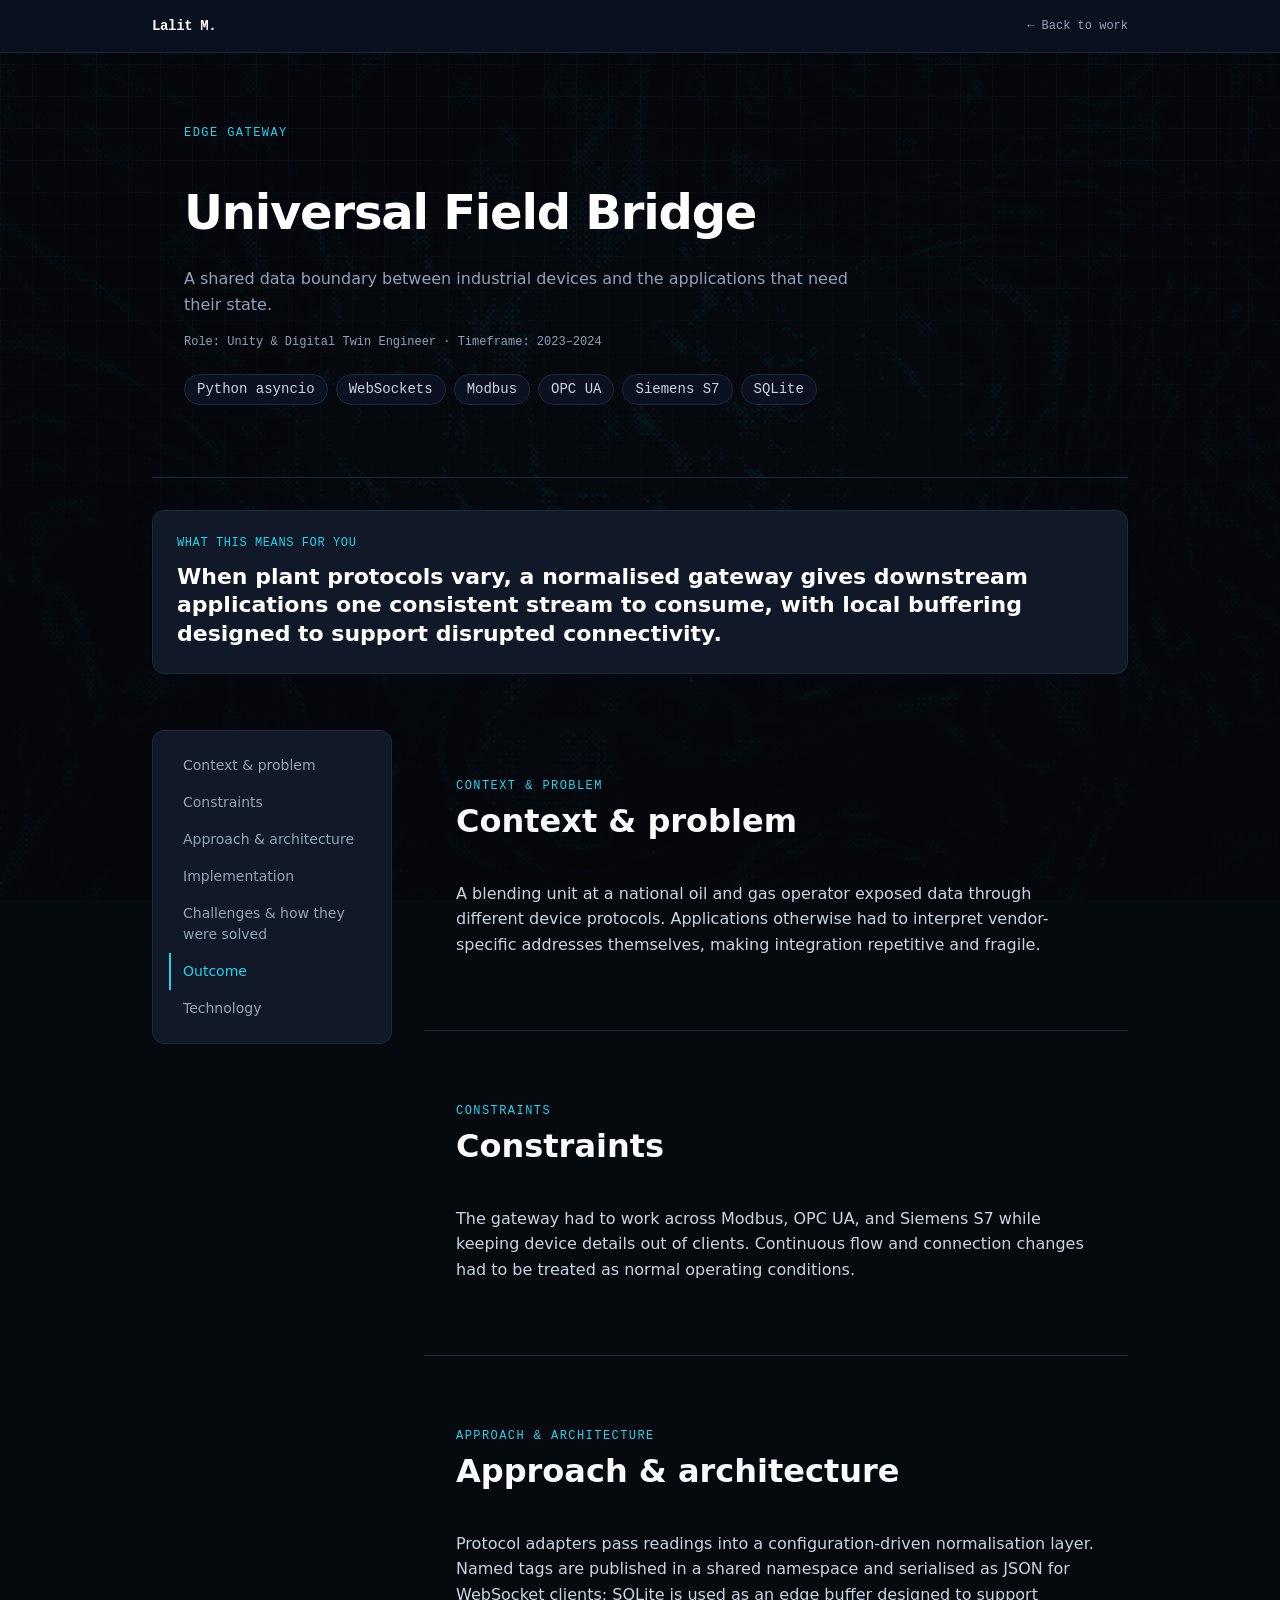
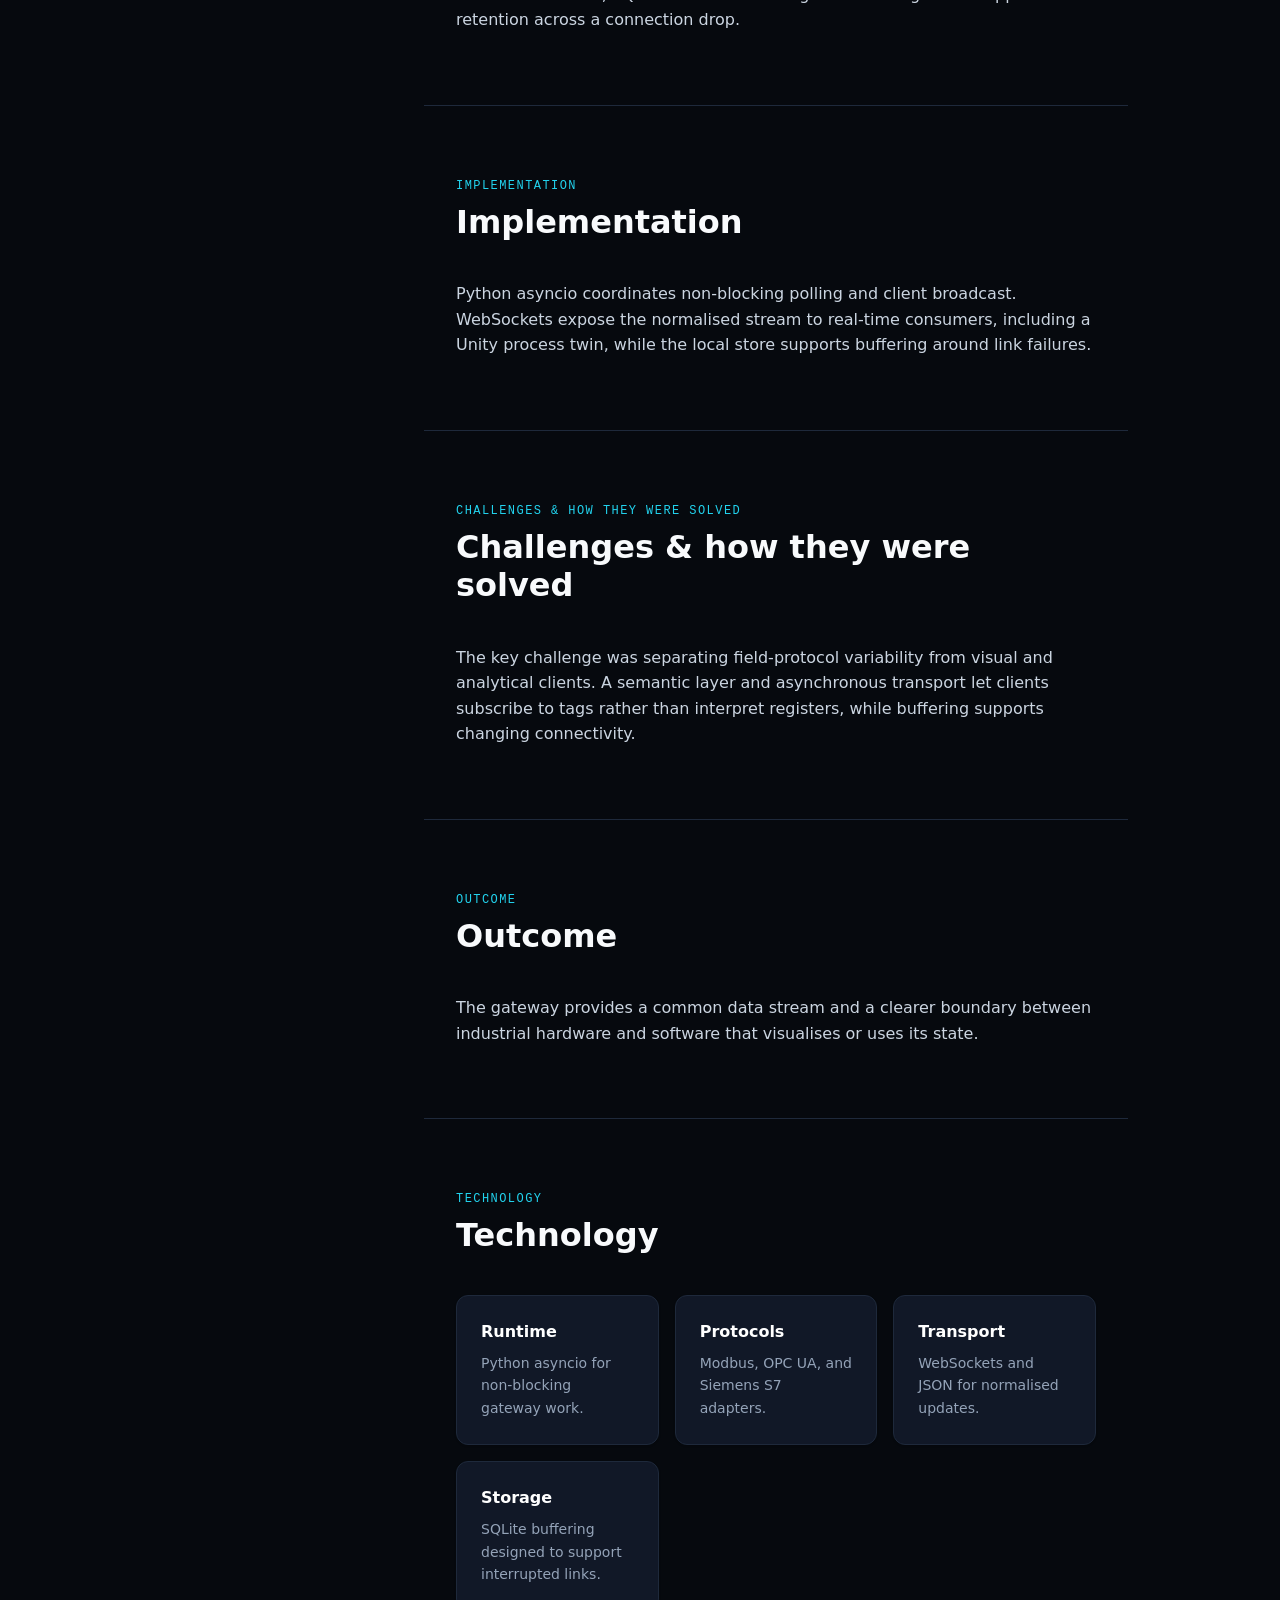
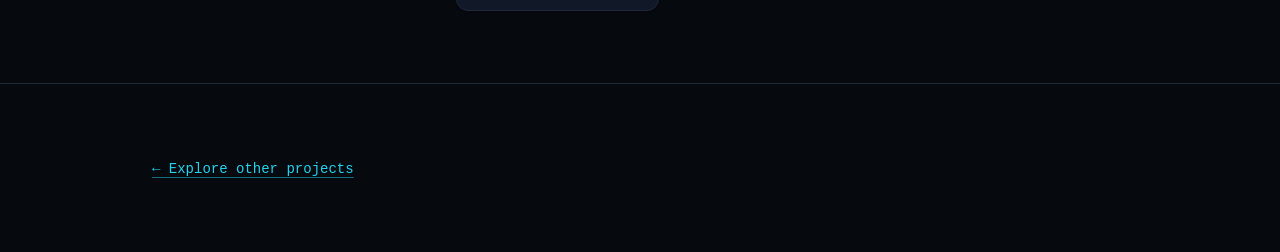
==== projects/field-bridge.html @ 14e06b73 "Deploy site: 2026-09-08 10:58:46" ====
<!DOCTYPE html>
<html lang="en" class="scroll-smooth">
<head>
  <meta charset="UTF-8">
  <meta name="viewport" content="width=device-width, initial-scale=1.0">
  <title>Universal Field Bridge | Lalit M.</title>
  <meta name="description" content="An edge gateway that normalises industrial telemetry for real-time clients.">
  <meta name="theme-color" content="#0b1120">
  <link rel="canonical" href="https://lalit0725.github.io/projects/field-bridge.html">
  <meta property="og:title" content="Universal Field Bridge | Lalit M.">
  <meta property="og:description" content="An edge gateway that normalises industrial telemetry for real-time clients.">
  <meta property="og:type" content="website">
  <meta property="og:url" content="https://lalit0725.github.io/projects/field-bridge.html">
  <link rel="icon" href="../assets/favicon.svg" type="image/svg+xml">
  <link rel="stylesheet" href="../css/site.css">
</head>
<body class="bg-surface font-sans antialiased text-slate-200">
  <canvas id="ambient-dither" aria-hidden="true"></canvas>
  <div class="bg-grid" aria-hidden="true"></div>
  <script>document.documentElement.classList.add("js");</script>
  <a href="#main" class="sr-only focus:not-sr-only focus:absolute focus:left-3 focus:top-3 focus:z-50 focus:bg-surface focus:px-4 focus:py-2 focus:text-sm focus:text-accent">Skip to content</a>

  <header class="sticky top-0 z-40 border-b border-slate-800 bg-surface/95 backdrop-blur">
    <nav aria-label="Project navigation" class="mx-auto flex max-w-5xl items-center justify-between px-4 py-4 sm:px-6">
      <a href="../index.html#work" class="font-mono text-sm font-semibold tracking-tight text-white">Lalit M.</a>
      <a href="../index.html#work" class="font-mono text-xs text-slate-400 transition-colors hover:text-accent">← Back to work</a>
    </nav>
  </header>

  <main id="main" tabindex="-1" class="case-study-main mx-auto max-w-5xl px-4 sm:px-6">
    <header class="border-b border-slate-800 section">
      <p class="section-title" data-eyebrow="Edge gateway"></p>
      <h1 class="mt-5 max-w-3xl text-h1 font-semibold leading-tight tracking-tight text-white">Universal Field Bridge</h1>
      <p class="mt-6 max-w-2xl text-base leading-relaxed text-slate-400">A shared data boundary between industrial devices and the applications that need their state.</p>
      <p class="mt-4 font-mono text-xs text-slate-400">Role: Unity & Digital Twin Engineer · Timeframe: 2023–2024</p>
      <div class="mt-6 flex flex-wrap gap-2" aria-label="Technology used">
        <span class="chip">Python asyncio</span>
        <span class="chip">WebSockets</span>
        <span class="chip">Modbus</span>
        <span class="chip">OPC UA</span>
        <span class="chip">Siemens S7</span>
        <span class="chip">SQLite</span>
      </div>
    </header>

    <aside class="card mx-auto my-8 max-w-5xl" aria-labelledby="takeaway">
      <p class="font-mono text-xs uppercase tracking-wider text-accent">What this means for you</p>
      <h2 id="takeaway" class="mt-3 text-h3 font-semibold text-white">
        When plant protocols vary, a normalised gateway gives downstream applications one consistent stream to consume, with local buffering designed to support disrupted connectivity.
      </h2>
    </aside>

    <nav class="toc mx-4 my-6" aria-label="On this page">
      <a class="toc-link" href="#context">Context & problem</a>
      <a class="toc-link" href="#constraints">Constraints</a>
      <a class="toc-link" href="#approach">Approach & architecture</a>
      <a class="toc-link" href="#implementation">Implementation</a>
      <a class="toc-link" href="#challenges">Challenges & how they were solved</a>
      <a class="toc-link" href="#outcome">Outcome</a>
      <a class="toc-link" href="#technology">Technology</a>
    </nav>

    <div class="divide-y divide-slate-800">
      <section class="section" id="context" aria-labelledby="context-heading">
        <h2 id="context-heading" class="section-title" data-eyebrow="Context & problem">Context & problem</h2>
        <p class="prose-body mt-5">A blending unit at a national oil and gas operator exposed data through different device protocols. Applications otherwise had to interpret vendor-specific addresses themselves, making integration repetitive and fragile.</p>
      </section>

      <section class="section" id="constraints" aria-labelledby="constraints-heading">
        <h2 id="constraints-heading" class="section-title" data-eyebrow="Constraints">Constraints</h2>
        <p class="prose-body mt-5">The gateway had to work across Modbus, OPC UA, and Siemens S7 while keeping device details out of clients. Continuous flow and connection changes had to be treated as normal operating conditions.</p>
      </section>

      <section class="section" id="approach" aria-labelledby="approach-heading">
        <h2 id="approach-heading" class="section-title" data-eyebrow="Approach & architecture">Approach & architecture</h2>
        <p class="prose-body mt-5">Protocol adapters pass readings into a configuration-driven normalisation layer. Named tags are published in a shared namespace and serialised as JSON for WebSocket clients; SQLite is used as an edge buffer designed to support retention across a connection drop.</p>
      </section>

      <section class="section" id="implementation" aria-labelledby="implementation-heading">
        <h2 id="implementation-heading" class="section-title" data-eyebrow="Implementation">Implementation</h2>
        <p class="prose-body mt-5">Python asyncio coordinates non-blocking polling and client broadcast. WebSockets expose the normalised stream to real-time consumers, including a Unity process twin, while the local store supports buffering around link failures.</p>
      </section>

      <section class="section" id="challenges" aria-labelledby="challenges-heading">
        <h2 id="challenges-heading" class="section-title" data-eyebrow="Challenges & how they were solved">Challenges & how they were solved</h2>
        <p class="prose-body mt-5">The key challenge was separating field-protocol variability from visual and analytical clients. A semantic layer and asynchronous transport let clients subscribe to tags rather than interpret registers, while buffering supports changing connectivity.</p>
      </section>

      <section class="section" id="outcome" aria-labelledby="outcome-heading">
        <h2 id="outcome-heading" class="section-title" data-eyebrow="Outcome">Outcome</h2>
        <p class="prose-body mt-5">The gateway provides a common data stream and a clearer boundary between industrial hardware and software that visualises or uses its state.</p>
      </section>

      <section class="section" id="technology" aria-labelledby="technology-heading">
        <h2 id="technology-heading" class="section-title" data-eyebrow="Technology">Technology</h2>
        <div class="mt-6 grid gap-4 sm:grid-cols-2 md:grid-cols-3">
          <article class="card">
            <h3 class="font-semibold text-white">Runtime</h3>
            <p class="mt-2 text-sm leading-relaxed text-slate-400">Python asyncio for non-blocking gateway work.</p>
          </article>
          <article class="card">
            <h3 class="font-semibold text-white">Protocols</h3>
            <p class="mt-2 text-sm leading-relaxed text-slate-400">Modbus, OPC UA, and Siemens S7 adapters.</p>
          </article>
          <article class="card">
            <h3 class="font-semibold text-white">Transport</h3>
            <p class="mt-2 text-sm leading-relaxed text-slate-400">WebSockets and JSON for normalised updates.</p>
          </article>
          <article class="card">
            <h3 class="font-semibold text-white">Storage</h3>
            <p class="mt-2 text-sm leading-relaxed text-slate-400">SQLite buffering designed to support interrupted links.</p>
          </article>
        </div>
      </section>
    </div>
  </main>

  <footer class="border-t border-slate-800 section">
    <div class="mx-auto max-w-5xl px-4 sm:px-6">
      <a href="../index.html#work" class="link-underline font-mono text-sm">← Explore other projects</a>
    </div>
  </footer>

  <script>
    if (window.matchMedia("(prefers-reduced-motion: reduce)").matches) document.documentElement.classList.add("reduce-motion");

    const toc = document.querySelector(".toc");
    const tocLinks = toc ? [...toc.querySelectorAll(".toc-link")] : [];
    const tocTargets = tocLinks.map((link) => document.querySelector(link.getAttribute("href"))).filter(Boolean);

    if (toc && "IntersectionObserver" in window) {
      const setActive = (id) => tocLinks.forEach((link) => {
        link.setAttribute("aria-current", link.getAttribute("href") === `#${id}` ? "true" : "false");
      });
      const observer = new IntersectionObserver((entries) => {
        const visible = entries.filter((entry) => entry.isIntersecting).sort((a, b) => a.boundingClientRect.top - b.boundingClientRect.top);
        if (visible[0]) setActive(visible[0].target.id);
      }, { rootMargin: "-96px 0px -55% 0px", threshold: [0, 1] });
      tocTargets.forEach((target) => observer.observe(target));
      if (tocTargets[0]) setActive(tocTargets[0].id);
    }
  </script>
  <script src="../js/ambient-dither.js" defer></script>
</body>
</html>
---- css/site.css ----
*,:after,:before{--tw-border-spacing-x:0;--tw-border-spacing-y:0;--tw-translate-x:0;--tw-translate-y:0;--tw-rotate:0;--tw-skew-x:0;--tw-skew-y:0;--tw-scale-x:1;--tw-scale-y:1;--tw-pan-x: ;--tw-pan-y: ;--tw-pinch-zoom: ;--tw-scroll-snap-strictness:proximity;--tw-gradient-from-position: ;--tw-gradient-via-position: ;--tw-gradient-to-position: ;--tw-ordinal: ;--tw-slashed-zero: ;--tw-numeric-figure: ;--tw-numeric-spacing: ;--tw-numeric-fraction: ;--tw-ring-inset: ;--tw-ring-offset-width:0px;--tw-ring-offset-color:#fff;--tw-ring-color:rgba(59,130,246,.5);--tw-ring-offset-shadow:0 0 #0000;--tw-ring-shadow:0 0 #0000;--tw-shadow:0 0 #0000;--tw-shadow-colored:0 0 #0000;--tw-blur: ;--tw-brightness: ;--tw-contrast: ;--tw-grayscale: ;--tw-hue-rotate: ;--tw-invert: ;--tw-saturate: ;--tw-sepia: ;--tw-drop-shadow: ;--tw-backdrop-blur: ;--tw-backdrop-brightness: ;--tw-backdrop-contrast: ;--tw-backdrop-grayscale: ;--tw-backdrop-hue-rotate: ;--tw-backdrop-invert: ;--tw-backdrop-opacity: ;--tw-backdrop-saturate: ;--tw-backdrop-sepia: ;--tw-contain-size: ;--tw-contain-layout: ;--tw-contain-paint: ;--tw-contain-style: none}::backdrop{--tw-border-spacing-x:0;--tw-border-spacing-y:0;--tw-translate-x:0;--tw-translate-y:0;--tw-rotate:0;--tw-skew-x:0;--tw-skew-y:0;--tw-scale-x:1;--tw-scale-y:1;--tw-pan-x: ;--tw-pan-y: ;--tw-pinch-zoom: ;--tw-scroll-snap-strictness:proximity;--tw-gradient-from-position: ;--tw-gradient-via-position: ;--tw-gradient-to-position: ;--tw-ordinal: ;--tw-slashed-zero: ;--tw-numeric-figure: ;--tw-numeric-spacing: ;--tw-numeric-fraction: ;--tw-ring-inset: ;--tw-ring-offset-width:0px;--tw-ring-offset-color:#fff;--tw-ring-color:rgba(59,130,246,.5);--tw-ring-offset-shadow:0 0 #0000;--tw-ring-shadow:0 0 #0000;--tw-shadow:0 0 #0000;--tw-shadow-colored:0 0 #0000;--tw-blur: ;--tw-brightness: ;--tw-contrast: ;--tw-grayscale: ;--tw-hue-rotate: ;--tw-invert: ;--tw-saturate: ;--tw-sepia: ;--tw-drop-shadow: ;--tw-backdrop-blur: ;--tw-backdrop-brightness: ;--tw-backdrop-contrast: ;--tw-backdrop-grayscale: ;--tw-backdrop-hue-rotate: ;--tw-backdrop-invert: ;--tw-backdrop-opacity: ;--tw-backdrop-saturate: ;--tw-backdrop-sepia: ;--tw-contain-size: ;--tw-contain-layout: ;--tw-contain-paint: ;--tw-contain-style: none}
/*! tailwindcss v3.4.19 | MIT License | https://tailwindcss.com*/*,:after,:before{box-sizing:border-box;border:0 solid #e5e7eb}:after,:before{--tw-content:""}:host,html{line-height:1.5;-webkit-text-size-adjust:100%;-moz-tab-size:4;tab-size:4;font-family:Inter,system-ui,sans-serif;font-feature-settings:normal;font-variation-settings:normal;-webkit-tap-highlight-color:transparent}body{margin:0;line-height:inherit}hr{height:0;color:inherit;border-top-width:1px}abbr:where([title]){text-decoration:underline dotted}h1,h2,h3,h4,h5,h6{font-size:inherit;font-weight:inherit}a{color:inherit;text-decoration:inherit}b,strong{font-weight:bolder}code,kbd,pre,samp{font-family:JetBrains Mono,ui-monospace,monospace;font-feature-settings:normal;font-variation-settings:normal;font-size:1em}small{font-size:80%}sub,sup{font-size:75%;line-height:0;position:relative;vertical-align:baseline}sub{bottom:-.25em}sup{top:-.5em}table{text-indent:0;border-color:inherit;border-collapse:collapse}button,input,optgroup,select,textarea{font-family:inherit;font-feature-settings:inherit;font-variation-settings:inherit;font-size:100%;font-weight:inherit;line-height:inherit;letter-spacing:inherit;color:inherit;margin:0;padding:0}button,select{text-transform:none}button,input:where([type=button]),input:where([type=reset]),input:where([type=submit]){-webkit-appearance:button;background-color:transparent;background-image:none}:-moz-focusring{outline:auto}:-moz-ui-invalid{box-shadow:none}progress{vertical-align:baseline}::-webkit-inner-spin-button,::-webkit-outer-spin-button{height:auto}[type=search]{-webkit-appearance:textfield;outline-offset:-2px}::-webkit-search-decoration{-webkit-appearance:none}::-webkit-file-upload-button{-webkit-appearance:button;font:inherit}summary{display:list-item}blockquote,dd,dl,figure,h1,h2,h3,h4,h5,h6,hr,p,pre{margin:0}fieldset{margin:0}fieldset,legend{padding:0}menu,ol,ul{list-style:none;margin:0;padding:0}dialog{padding:0}textarea{resize:vertical}input::-moz-placeholder,textarea::-moz-placeholder{opacity:1;color:#9ca3af}input::placeholder,textarea::placeholder{opacity:1;color:#9ca3af}[role=button],button{cursor:pointer}:disabled{cursor:default}audio,canvas,embed,iframe,img,object,svg,video{display:block;vertical-align:middle}img,video{max-width:100%;height:auto}[hidden]:where(:not([hidden=until-found])){display:none}:root{--mouse-x:-999px;--mouse-y:-999px;--tw-shadow-color:0 0 #0000}html{background-color:#06090e;scroll-behavior:smooth}body{background-color:transparent!important;position:relative;min-height:100vh}:focus-visible{outline:2px solid #22d3ee;outline-offset:2px}#ambient-dither{top:0;left:0;width:100vw;height:100vh;z-index:-10;opacity:.16;transition:opacity .8s ease}#ambient-dither,.bg-grid{position:fixed;pointer-events:none}.bg-grid{inset:0;z-index:-5;background-color:transparent;background-image:linear-gradient(rgba(30,41,59,.22) 1px,transparent 0),linear-gradient(90deg,rgba(30,41,59,.22) 1px,transparent 0);background-size:2rem 2rem;mask-image:linear-gradient(180deg,#000 0,transparent 75%);-webkit-mask-image:linear-gradient(180deg,#000 0,transparent 75%)}.bento-card,.cap-card,.card,.past-role-card{position:relative;overflow:hidden;transition:border-color .25s ease,transform .2s ease,box-shadow .25s ease}.bento-card:before,.cap-card:before,.card:before,.past-role-card:before{content:"";position:absolute;inset:0;background:radial-gradient(650px circle at var(--mouse-x,-999px) var(--mouse-y,-999px),rgba(0,240,255,.08),transparent 45%);opacity:0;transition:opacity .3s ease;z-index:1;pointer-events:none}.bento-card:hover:before,.cap-card:hover:before,.card:hover:before,.past-role-card:hover:before{opacity:1}.card:hover{border-color:rgba(0,240,255,.32)}.bento-card>*,.cap-card>*,.card>*,.past-role-card>*{position:relative;z-index:2}.container{width:100%}@media (min-width:640px){.container{max-width:640px}}@media (min-width:768px){.container{max-width:768px}}@media (min-width:1024px){.container{max-width:1024px}}@media (min-width:1280px){.container{max-width:1280px}}@media (min-width:1536px){.container{max-width:1536px}}.section{margin-left:auto;margin-right:auto;width:100%;max-width:80rem;padding:72px 1.5rem}@media (min-width:640px){.section{padding-left:2rem;padding-right:2rem}}.section-title{margin-bottom:2.5rem;display:flex;flex-direction:column;gap:.5rem;font-size:2rem;line-height:1.2;font-weight:600;--tw-text-opacity:1;color:rgb(248 250 252/var(--tw-text-opacity,1))}.section-title:before{font-family:JetBrains Mono,ui-monospace,monospace;font-size:.75rem;line-height:1.4;letter-spacing:.12em;font-weight:500;text-transform:uppercase;--tw-text-opacity:1;color:rgb(34 211 238/var(--tw-text-opacity,1));content:attr(data-eyebrow)}.card{border-radius:.75rem;border-width:1px;--tw-border-opacity:1;border-color:rgb(30 41 59/var(--tw-border-opacity,1));--tw-bg-opacity:1;background-color:rgb(17 24 39/var(--tw-bg-opacity,1));padding:1.5rem;--tw-text-opacity:1;color:rgb(203 213 225/var(--tw-text-opacity,1));--tw-shadow:0 1px 2px 0 rgba(0,0,0,.18);--tw-shadow-colored:0 1px 2px 0 var(--tw-shadow-color);box-shadow:var(--tw-ring-offset-shadow,0 0 #0000),var(--tw-ring-shadow,0 0 #0000),var(--tw-shadow)}.card-hover{transition-property:color,background-color,border-color,text-decoration-color,fill,stroke,opacity,box-shadow,transform,filter,-webkit-backdrop-filter;transition-property:color,background-color,border-color,text-decoration-color,fill,stroke,opacity,box-shadow,transform,filter,backdrop-filter;transition-property:color,background-color,border-color,text-decoration-color,fill,stroke,opacity,box-shadow,transform,filter,backdrop-filter,-webkit-backdrop-filter;transition-timing-function:cubic-bezier(.4,0,.2,1);transition-duration:.2s;transition-timing-function:cubic-bezier(0,0,.2,1)}.card-hover:hover{--tw-translate-y:-0.25rem;transform:translate(var(--tw-translate-x),var(--tw-translate-y)) rotate(var(--tw-rotate)) skewX(var(--tw-skew-x)) skewY(var(--tw-skew-y)) scaleX(var(--tw-scale-x)) scaleY(var(--tw-scale-y));--tw-border-opacity:1;border-color:rgb(34 211 238/var(--tw-border-opacity,1));--tw-shadow:0 12px 28px -16px rgba(0,0,0,.65);--tw-shadow-colored:0 12px 28px -16px var(--tw-shadow-color);box-shadow:var(--tw-ring-offset-shadow,0 0 #0000),var(--tw-ring-shadow,0 0 #0000),var(--tw-shadow)}.architecture-grid{display:grid;grid-template-columns:repeat(auto-fit,minmax(min(100%,17rem),1fr));gap:1.25rem}.standards-grid{display:grid;grid-template-columns:repeat(auto-fit,minmax(min(100%,16rem),1fr));gap:1rem}.technology-grid{display:grid;grid-template-columns:repeat(auto-fit,minmax(min(100%,15rem),1fr));gap:1rem}.chip{display:inline-flex;align-items:center;border-radius:9999px;border-width:1px;--tw-border-opacity:1;border-color:rgb(30 41 59/var(--tw-border-opacity,1));--tw-bg-opacity:1;background-color:rgb(11 17 32/var(--tw-bg-opacity,1));padding:.25rem .75rem;font-family:JetBrains Mono,ui-monospace,monospace;font-size:.875rem;line-height:1.5;--tw-text-opacity:1;color:rgb(203 213 225/var(--tw-text-opacity,1))}.chip.active{--tw-border-opacity:1;border-color:rgb(34 211 238/var(--tw-border-opacity,1));background-color:rgba(34,211,238,.1);font-weight:500;--tw-text-opacity:1;color:rgb(34 211 238/var(--tw-text-opacity,1))}.timeline-entry{position:relative;border-left-width:1px;--tw-border-opacity:1;border-color:rgb(30 41 59/var(--tw-border-opacity,1));padding-bottom:2rem;padding-left:1.5rem}.timeline-entry:last-child{padding-bottom:0}.timeline-entry:before{position:absolute;left:-.375rem;top:.375rem;height:.75rem;width:.75rem;border-radius:9999px;border-width:2px;--tw-border-opacity:1;border-color:rgb(11 17 32/var(--tw-border-opacity,1));--tw-bg-opacity:1;background-color:rgb(34 211 238/var(--tw-bg-opacity,1));content:""}.prose-body{max-width:65ch;font-size:1rem;line-height:1.6;--tw-text-opacity:1;color:rgb(203 213 225/var(--tw-text-opacity,1))}.prose-body p+p{margin-top:1.25rem}.link-underline{--tw-text-opacity:1;color:rgb(34 211 238/var(--tw-text-opacity,1));text-decoration-line:underline;text-decoration-color:rgba(34,211,238,.5);text-underline-offset:4px;transition-property:color,background-color,border-color,text-decoration-color,fill,stroke;transition-timing-function:cubic-bezier(.4,0,.2,1);transition-duration:.15s}.link-underline:hover{--tw-text-opacity:1;color:rgb(103 232 249/var(--tw-text-opacity,1));text-decoration-color:#67e8f9}.toc{position:sticky;top:6rem;z-index:10;max-height:100vh;overflow-y:auto;border-radius:.75rem;border-width:1px;--tw-border-opacity:1;border-color:rgb(30 41 59/var(--tw-border-opacity,1));--tw-bg-opacity:1;background-color:rgb(17 24 39/var(--tw-bg-opacity,1));padding:1rem}.toc-link{display:block;border-left-width:2px;border-color:transparent;padding:.5rem .75rem;font-size:.875rem;line-height:1.5;--tw-text-opacity:1;color:rgb(148 163 184/var(--tw-text-opacity,1));transition-property:color,background-color,border-color,text-decoration-color,fill,stroke;transition-timing-function:cubic-bezier(.4,0,.2,1);transition-duration:.15s}.toc-link:hover{--tw-border-opacity:1;border-color:rgb(34 211 238/var(--tw-border-opacity,1));--tw-text-opacity:1;color:rgb(248 250 252/var(--tw-text-opacity,1))}.toc-link:focus-visible{outline-style:solid;outline-width:2px;outline-offset:2px;outline-color:#22d3ee}.toc-link[aria-current=true]{--tw-border-opacity:1;border-color:rgb(34 211 238/var(--tw-border-opacity,1));--tw-text-opacity:1;color:rgb(34 211 238/var(--tw-text-opacity,1))}.reveal{opacity:1}section[id]{scroll-margin-top:8rem}.js .reveal{--tw-translate-y:0.75rem;opacity:0;transition-property:color,background-color,border-color,text-decoration-color,fill,stroke,opacity,box-shadow,transform,filter,-webkit-backdrop-filter;transition-property:color,background-color,border-color,text-decoration-color,fill,stroke,opacity,box-shadow,transform,filter,backdrop-filter;transition-property:color,background-color,border-color,text-decoration-color,fill,stroke,opacity,box-shadow,transform,filter,backdrop-filter,-webkit-backdrop-filter;transition-timing-function:cubic-bezier(.4,0,.2,1);transition-duration:.5s;transition-timing-function:cubic-bezier(0,0,.2,1)}.js .reveal,.js .reveal.is-visible{transform:translate(var(--tw-translate-x),var(--tw-translate-y)) rotate(var(--tw-rotate)) skewX(var(--tw-skew-x)) skewY(var(--tw-skew-y)) scaleX(var(--tw-scale-x)) scaleY(var(--tw-scale-y))}.js .reveal.is-visible{--tw-translate-y:0px;opacity:1}.term-wrapper{position:relative;display:inline-flex;align-items:baseline}.term-trigger{display:inline-flex;cursor:help;align-items:center;gap:.25rem;border-radius:.125rem;border-bottom:1px;border-color:rgba(34,211,238,.8);border-style:dotted;font-weight:500;--tw-text-opacity:1;color:rgb(248 250 252/var(--tw-text-opacity,1));transition-property:color,background-color,border-color,text-decoration-color,fill,stroke;transition-timing-function:cubic-bezier(.4,0,.2,1);transition-duration:.15s}.term-trigger:hover{--tw-text-opacity:1;color:rgb(34 211 238/var(--tw-text-opacity,1))}.term-trigger:focus-visible{outline-style:solid;outline-width:2px;outline-offset:1px;outline-color:#22d3ee}.term-icon{display:inline-flex;height:.875rem;width:.875rem;align-items:center;justify-content:center;border-radius:9999px;--tw-bg-opacity:1;background-color:rgb(30 41 59/var(--tw-bg-opacity,1));font-family:JetBrains Mono,ui-monospace,monospace;font-size:10px;line-height:1;--tw-text-opacity:1;color:rgb(34 211 238/var(--tw-text-opacity,1))}.term-popover{pointer-events:none;visibility:hidden;position:absolute;bottom:100%;left:50%;z-index:50;margin-bottom:.5rem;width:18rem;--tw-translate-x:-50%;transform:translate(var(--tw-translate-x),var(--tw-translate-y)) rotate(var(--tw-rotate)) skewX(var(--tw-skew-x)) skewY(var(--tw-skew-y)) scaleX(var(--tw-scale-x)) scaleY(var(--tw-scale-y));border-radius:.75rem;border-width:1px;--tw-border-opacity:1;border-color:rgb(30 41 59/var(--tw-border-opacity,1));background-color:rgba(17,24,39,.95);padding:.875rem;text-align:left;font-family:Inter,system-ui,sans-serif;font-size:.75rem;line-height:1rem;font-weight:400;line-height:1.625;--tw-text-opacity:1;color:rgb(203 213 225/var(--tw-text-opacity,1));opacity:0;--tw-shadow:0 25px 50px -12px rgba(0,0,0,.25);--tw-shadow-colored:0 25px 50px -12px var(--tw-shadow-color);box-shadow:var(--tw-ring-offset-shadow,0 0 #0000),var(--tw-ring-shadow,0 0 #0000),var(--tw-shadow);--tw-backdrop-blur:blur(12px);-webkit-backdrop-filter:var(--tw-backdrop-blur) var(--tw-backdrop-brightness) var(--tw-backdrop-contrast) var(--tw-backdrop-grayscale) var(--tw-backdrop-hue-rotate) var(--tw-backdrop-invert) var(--tw-backdrop-opacity) var(--tw-backdrop-saturate) var(--tw-backdrop-sepia);backdrop-filter:var(--tw-backdrop-blur) var(--tw-backdrop-brightness) var(--tw-backdrop-contrast) var(--tw-backdrop-grayscale) var(--tw-backdrop-hue-rotate) var(--tw-backdrop-invert) var(--tw-backdrop-opacity) var(--tw-backdrop-saturate) var(--tw-backdrop-sepia);transition-property:all;transition-timing-function:cubic-bezier(.4,0,.2,1);transition-duration:.2s}@media (min-width:640px){.term-popover{width:20rem}}.term-wrapper.is-active .term-popover,.term-wrapper:focus-within .term-popover,.term-wrapper:hover .term-popover{pointer-events:auto;visibility:visible;opacity:1}.subnav-bar{position:sticky;top:57px;z-index:30;width:100%;border-bottom-width:1px;--tw-border-opacity:1;border-color:rgb(30 41 59/var(--tw-border-opacity,1));background-color:rgba(11,17,32,.9);--tw-backdrop-blur:blur(12px);-webkit-backdrop-filter:var(--tw-backdrop-blur) var(--tw-backdrop-brightness) var(--tw-backdrop-contrast) var(--tw-backdrop-grayscale) var(--tw-backdrop-hue-rotate) var(--tw-backdrop-invert) var(--tw-backdrop-opacity) var(--tw-backdrop-saturate) var(--tw-backdrop-sepia);backdrop-filter:var(--tw-backdrop-blur) var(--tw-backdrop-brightness) var(--tw-backdrop-contrast) var(--tw-backdrop-grayscale) var(--tw-backdrop-hue-rotate) var(--tw-backdrop-invert) var(--tw-backdrop-opacity) var(--tw-backdrop-saturate) var(--tw-backdrop-sepia)}.subnav-bar,.subnav-pill{transition-property:all;transition-timing-function:cubic-bezier(.4,0,.2,1);transition-duration:.15s}.subnav-pill{display:inline-flex;flex-shrink:0;align-items:center;border-radius:9999px;border-width:1px;--tw-border-opacity:1;border-color:rgb(30 41 59/var(--tw-border-opacity,1));--tw-bg-opacity:1;background-color:rgb(17 24 39/var(--tw-bg-opacity,1));padding:.375rem .875rem;font-family:JetBrains Mono,ui-monospace,monospace;font-size:.75rem;line-height:1rem;--tw-text-opacity:1;color:rgb(203 213 225/var(--tw-text-opacity,1))}.subnav-pill:hover{--tw-border-opacity:1;border-color:rgb(34 211 238/var(--tw-border-opacity,1));--tw-text-opacity:1;color:rgb(255 255 255/var(--tw-text-opacity,1))}.subnav-pill:focus-visible{outline-style:solid;outline-width:2px;outline-color:#22d3ee}.subnav-pill.active,.subnav-pill[aria-current=true]{--tw-border-opacity:1;border-color:rgb(34 211 238/var(--tw-border-opacity,1));background-color:rgba(34,211,238,.1);font-weight:500;--tw-text-opacity:1;color:rgb(34 211 238/var(--tw-text-opacity,1));--tw-shadow:0 0 12px rgba(34,211,238,.2);--tw-shadow-colored:0 0 12px var(--tw-shadow-color);box-shadow:var(--tw-ring-offset-shadow,0 0 #0000),var(--tw-ring-shadow,0 0 #0000),var(--tw-shadow)}.interactive-tab-btn{border-radius:.375rem;border-width:1px;--tw-border-opacity:1;border-color:rgb(30 41 59/var(--tw-border-opacity,1));--tw-bg-opacity:1;background-color:rgb(11 17 32/var(--tw-bg-opacity,1));padding:.5rem 1rem;font-family:JetBrains Mono,ui-monospace,monospace;font-size:.75rem;line-height:1rem;--tw-text-opacity:1;color:rgb(148 163 184/var(--tw-text-opacity,1));transition-property:all;transition-timing-function:cubic-bezier(.4,0,.2,1);transition-duration:.15s}.interactive-tab-btn:hover{--tw-border-opacity:1;border-color:rgb(51 65 85/var(--tw-border-opacity,1));--tw-text-opacity:1;color:rgb(255 255 255/var(--tw-text-opacity,1))}.interactive-tab-btn:focus-visible{outline-style:solid;outline-width:2px;outline-color:#22d3ee}.interactive-tab-btn.active,.interactive-tab-btn[aria-selected=true]{--tw-border-opacity:1;border-color:rgb(34 211 238/var(--tw-border-opacity,1));background-color:rgba(34,211,238,.1);font-weight:500;--tw-text-opacity:1;color:rgb(34 211 238/var(--tw-text-opacity,1));--tw-shadow:0 1px 2px 0 rgba(0,0,0,.05);--tw-shadow-colored:0 1px 2px 0 var(--tw-shadow-color);box-shadow:var(--tw-ring-offset-shadow,0 0 #0000),var(--tw-ring-shadow,0 0 #0000),var(--tw-shadow)}@media (min-width:1280px){.case-study-main{display:grid;grid-template-columns:minmax(12rem,15rem) minmax(0,1fr);-moz-column-gap:2rem;column-gap:2rem}.case-study-main>aside,.case-study-main>header{grid-column:1/-1}.case-study-main>.toc{grid-column:1;grid-row:3;align-self:start;margin:1.5rem 0 0}.case-study-main>.divide-y{grid-column:2;grid-row:3;min-width:0}}@media (max-width:1279px){.toc{position:static;display:none}}.case-study-dense .section{max-width:none;padding-top:2.5rem;padding-bottom:2.5rem}@media (prefers-reduced-motion:reduce){html.scroll-smooth{scroll-behavior:auto}*,:after,:before{animation-duration:.01ms!important;animation-iteration-count:1!important;transition-duration:.01ms!important}.card-hover,.js .reveal,.js .reveal.is-visible{transform:none;transition-property:none}.js .reveal,.js .reveal.is-visible{opacity:1}}.bento-section{--bg-main:#06090e;--bg-card:#0d131d;--border:hsla(0,0%,100%,.08);--border-hover:rgba(0,240,255,.3);--accent:#00f0ff;--text-main:#e2e8f0;--text-muted:#8b99a8;--text-tiny:#94a3b8;--font-sans:"Space Grotesk",sans-serif;--font-mono:"IBM Plex Mono",monospace;font-family:var(--font-sans),sans-serif;color:var(--text-main)}.bento-section .eyebrow{font-family:var(--font-mono),monospace;font-size:12px;color:var(--accent);text-transform:uppercase;letter-spacing:.1em;margin-bottom:12px}.bento-section .exp-heading{font-size:42px;font-weight:600;margin:0 0 16px;letter-spacing:-.02em;color:var(--text-main)}.bento-section .section-header{margin-bottom:56px}.bento-section .role-header{display:flex;justify-content:space-between;align-items:flex-end;margin-bottom:24px;padding-bottom:16px;border-bottom:1px solid var(--border);gap:16px;flex-wrap:wrap}.bento-section .role-header-secondary{margin-top:24px}.bento-section .role-title-secondary{font-size:20px}.bento-section .role-title{font-size:26px;font-weight:700;margin:0;color:#fff;letter-spacing:-.01em}.bento-section .role-meta{font-family:var(--font-mono),monospace;font-size:15px;font-weight:500;color:var(--text-main);display:inline-flex;align-items:center;gap:10px;flex-wrap:wrap}.bento-section .role-company{color:var(--accent);font-weight:600;font-size:15px;letter-spacing:.02em}.bento-section .meta-dot{color:hsla(0,0%,100%,.3);font-weight:400}.bento-section .role-duration{color:#fff;background:rgba(0,240,255,.1);border:1px solid rgba(0,240,255,.35);padding:4px 12px;border-radius:9999px;font-size:13px;font-weight:500;letter-spacing:.03em;box-shadow:0 0 12px rgba(0,240,255,.12)}.bento-grid{display:grid;grid-template-columns:repeat(3,1fr);grid-auto-rows:minmax(200px,auto);gap:16px;margin-bottom:64px}.bento-card{background:var(--bg-card);border:1px solid var(--border);border-radius:16px;padding:28px;cursor:default;display:flex;flex-direction:column}.bento-card:hover{transform:translateY(-2px);border-color:var(--border-hover)}.bento-grid .span-2{grid-column:span 2}.bento-grid .span-3{grid-column:span 3}.bento-content{position:relative;z-index:2;display:flex;flex-direction:column;height:100%}.bento-card .card-top{display:flex;justify-content:space-between;align-items:flex-start;margin-bottom:16px}.bento-card .card-title{font-size:19px;font-weight:600;margin:0 0 10px;line-height:1.3;color:var(--text-main)}.bento-card .card-desc{font-size:14px;color:var(--text-muted);line-height:1.6;margin:0;flex-grow:1}.past-roles{display:grid;grid-template-columns:1fr 1fr;gap:16px}.past-role-card{padding:24px}.past-role-card h3,.past-role-card h4{margin:0 0 6px;font-size:20px;font-weight:600;color:#fff}.past-role-card .meta{font-family:var(--font-mono),monospace;font-size:14px;font-weight:500;color:var(--text-main);margin-bottom:14px;display:inline-flex;align-items:center;gap:8px;flex-wrap:wrap}.past-role-card .meta .role-company{color:var(--accent);font-weight:600;font-size:14px;letter-spacing:.02em}.past-role-card .meta .role-duration{color:#e2e8f0;background:hsla(0,0%,100%,.07);border:1px solid hsla(0,0%,100%,.15);padding:3px 10px;border-radius:9999px;font-size:13px;font-weight:500;letter-spacing:.02em}.past-role-card p{font-size:14px;color:var(--text-muted);line-height:1.6;margin:0 0 12px}.past-role-card p:last-child{margin-bottom:0}.past-role-card strong{color:var(--text-main)}@media (max-width:900px){.bento-grid{grid-template-columns:1fr 1fr}.bento-grid .span-3{grid-column:span 2}}@media (max-width:650px){.bento-grid,.past-roles{grid-template-columns:1fr}.bento-grid .span-2,.bento-grid .span-3{grid-column:span 1}.bento-section .role-header{flex-direction:column;align-items:flex-start;gap:8px}}.cap-matrix-section{--cap-bg:#06090e;--cap-card-bg:linear-gradient(145deg,#0d131d,#090e17);--cap-border:hsla(0,0%,100%,.08);--cap-border-hover:rgba(0,240,255,.35);--cap-accent:#00f0ff;--cap-text-main:#f1f5f9;--cap-text-muted:#8b99a8;--cap-text-soft:#cbd5e1}.cap-kicker{font-family:var(--font-mono),monospace;font-size:11px;font-weight:500;letter-spacing:.18em;color:var(--cap-accent);text-transform:uppercase;margin-bottom:12px}.cap-main-heading{font-family:var(--font-sans),sans-serif;font-size:clamp(30px,4.2vw,48px);font-weight:700;line-height:1.08;letter-spacing:-.03em;color:#fff;margin:0 0 14px;max-width:820px}.cap-lead{font-size:15px;line-height:1.65;color:var(--cap-text-muted);max-width:720px;margin:0 0 36px}.cap-grid{display:grid;grid-template-columns:repeat(2,1fr);gap:18px}.cap-card{background:var(--cap-card-bg);border:1px solid var(--cap-border);border-radius:20px;padding:24px;display:flex;flex-direction:column;position:relative;overflow:hidden}.cap-card:hover{transform:translateY(-2px);border-color:var(--cap-border-hover)}.cap-card.active{border-color:var(--cap-accent);box-shadow:0 0 24px rgba(0,240,255,.12),inset 0 0 0 1px rgba(0,240,255,.15)}.cap-details,.cap-trigger{position:relative;z-index:2}.cap-trigger{all:unset;display:block;width:100%;cursor:pointer;box-sizing:border-box;text-align:left}.cap-trigger:focus-visible{outline:2px solid var(--cap-accent);outline-offset:4px;border-radius:12px}.cap-cardtop{display:flex;align-items:center;justify-content:space-between;gap:16px;margin-bottom:16px}.cap-icon{width:44px;height:44px;border:1px solid hsla(0,0%,100%,.1);border-radius:12px;display:grid;place-items:center;font-size:20px;background:#111a28;color:var(--cap-accent)}.cap-arrow{font-family:var(--font-mono),monospace;font-size:20px;color:#64748b;transition:transform .25s ease,color .25s ease;display:inline-block;line-height:1}.cap-card:hover .cap-arrow{color:#94a3b8}.cap-card.active .cap-arrow{color:var(--cap-accent);transform:rotate(45deg)}.cap-title{font-family:var(--font-sans),sans-serif;font-size:20px;font-weight:600;margin:0 0 8px;color:#fff;letter-spacing:-.015em}.cap-desc{font-size:14px;line-height:1.55;color:var(--cap-text-muted);margin:0;max-width:460px}.cap-tools{display:flex;flex-wrap:wrap;gap:8px;margin-top:18px}.cap-tool{display:inline-flex;align-items:center;gap:7px;border:1px solid hsla(0,0%,100%,.08);background:#101724;border-radius:8px;padding:5px 9px;color:#cbd5e1;font-family:var(--font-mono),monospace;font-size:12px;line-height:1}.cap-logo{width:18px;height:18px;display:grid;place-items:center;border-radius:4px;background:#1e293b;font-family:-apple-system,BlinkMacSystemFont,Segoe UI,Roboto,sans-serif;font-weight:800;font-size:10px;color:#e2e8f0;flex-shrink:0}.cap-logo.unity{background:#fff;color:#090d16}.cap-logo.plc{background:#082f49;color:#38bdf8;border:1px solid rgba(56,189,248,.25)}.cap-logo.py{background:#ffd84d;color:#18200e}.cap-logo.node{background:#7cc84a;color:#102008}.cap-logo.react{background:#164e63;color:#67e8f9}.cap-logo.mongo{background:#16a34a;color:#fff}.cap-logo.sql{background:#334155;color:#e2e8f0}.cap-logo.azure{background:#0284c7;color:#fff}.cap-logo.ai{background:#312e81;color:#c7d2fe}.cap-details{display:grid;grid-template-rows:0fr;transition:grid-template-rows .35s cubic-bezier(.16,1,.3,1)}.cap-card.active .cap-details{grid-template-rows:1fr}.cap-details-wrapper{overflow:hidden;min-height:0}.cap-details-inner{border-top:1px solid hsla(0,0%,100%,.08);margin-top:20px;padding-top:18px;display:grid;grid-template-columns:1fr 1fr;gap:20px}.cap-detail-col h4{font-size:11px;text-transform:uppercase;letter-spacing:.12em;color:#64748b;margin:0 0 10px;font-family:var(--font-mono),monospace;font-weight:600}.cap-detail-col li,.cap-detail-col p{font-size:13px;line-height:1.55;color:#94a3b8}.cap-detail-col ul{padding-left:16px;margin:0}.cap-detail-col li{margin-bottom:4px}.cap-detail-col li:last-child{margin-bottom:0}.cap-footerline{margin-top:28px;border-top:1px solid hsla(0,0%,100%,.08);padding-top:18px;display:flex;justify-content:space-between;align-items:center;color:#64748b;font-family:var(--font-mono),monospace;font-size:11px;letter-spacing:.05em;flex-wrap:wrap;gap:8px}@media (max-width:768px){.cap-details-inner,.cap-grid{grid-template-columns:1fr}.cap-details-inner{gap:16px}}@media (prefers-reduced-motion:reduce){.cap-arrow,.cap-card,.cap-details{transition:none!important;transform:none!important}}#bento-stack{position:relative;height:380px;display:flex;justify-content:center;align-items:center;margin-top:1rem;margin-bottom:.5rem;width:100%;overflow:visible}#bento-stack .bento-card{position:absolute;width:220px;height:240px;padding:1.25rem;border-radius:.875rem;border:1px solid #334155;background:#0f172a;box-shadow:0 10px 25px -5px rgba(0,0,0,.5);transition:transform .35s cubic-bezier(.175,.885,.32,1.275),box-shadow .35s,border-color .35s;display:flex;flex-direction:column;cursor:pointer;will-change:transform;text-align:left;-moz-user-select:none;user-select:none;-webkit-user-select:none}#bento-stack .bento-card.is-active,#bento-stack .bento-card:hover{border-color:#22d3ee;box-shadow:0 0 35px rgba(34,211,238,.3),0 20px 25px -5px rgba(0,0,0,.6)}.sr-only{position:absolute;width:1px;height:1px;padding:0;margin:-1px;overflow:hidden;clip:rect(0,0,0,0);white-space:nowrap;border-width:0}.visible{visibility:visible}.static{position:static}.fixed{position:fixed}.absolute{position:absolute}.relative{position:relative}.sticky{position:sticky}.bottom-6{bottom:1.5rem}.left-1\/2{left:50%}.left-4{left:1rem}.top-0{top:0}.top-4{top:1rem}.z-40{z-index:40}.z-50{z-index:50}.mx-4{margin-left:1rem;margin-right:1rem}.mx-auto{margin-left:auto;margin-right:auto}.my-6{margin-top:1.5rem;margin-bottom:1.5rem}.my-8{margin-top:2rem;margin-bottom:2rem}.-mt-5{margin-top:-1.25rem}.mb-1{margin-bottom:.25rem}.mb-1\.5{margin-bottom:.375rem}.mb-6{margin-bottom:1.5rem}.mb-8{margin-bottom:2rem}.mt-0\.5{margin-top:.125rem}.mt-1{margin-top:.25rem}.mt-1\.5{margin-top:.375rem}.mt-2{margin-top:.5rem}.mt-2\.5{margin-top:.625rem}.mt-3{margin-top:.75rem}.mt-4{margin-top:1rem}.mt-5{margin-top:1.25rem}.mt-6{margin-top:1.5rem}.mt-8{margin-top:2rem}.mt-9{margin-top:2.25rem}.block{display:block}.inline-block{display:inline-block}.flex{display:flex}.grid{display:grid}.hidden{display:none}.aspect-video{aspect-ratio:16/9}.h-full{height:100%}.w-full{width:100%}.max-w-2xl{max-width:42rem}.max-w-3xl{max-width:48rem}.max-w-4xl{max-width:56rem}.max-w-5xl{max-width:64rem}.max-w-\[88rem\]{max-width:88rem}.grow{flex-grow:1}.-translate-x-1\/2{--tw-translate-x:-50%}.-translate-x-1\/2,.transform{transform:translate(var(--tw-translate-x),var(--tw-translate-y)) rotate(var(--tw-rotate)) skewX(var(--tw-skew-x)) skewY(var(--tw-skew-y)) scaleX(var(--tw-scale-x)) scaleY(var(--tw-scale-y))}.cursor-pointer{cursor:pointer}.resize{resize:both}.grid-cols-2{grid-template-columns:repeat(2,minmax(0,1fr))}.flex-col{flex-direction:column}.flex-wrap{flex-wrap:wrap}.items-center{align-items:center}.items-baseline{align-items:baseline}.justify-between{justify-content:space-between}.gap-1{gap:.25rem}.gap-2{gap:.5rem}.gap-3{gap:.75rem}.gap-4{gap:1rem}.gap-5{gap:1.25rem}.gap-7{gap:1.75rem}.gap-x-6{-moz-column-gap:1.5rem;column-gap:1.5rem}.gap-y-2{row-gap:.5rem}.gap-y-3{row-gap:.75rem}.gap-y-5{row-gap:1.25rem}.space-y-1\.5>:not([hidden])~:not([hidden]){--tw-space-y-reverse:0;margin-top:calc(.375rem*(1 - var(--tw-space-y-reverse)));margin-bottom:calc(.375rem*var(--tw-space-y-reverse))}.space-y-2\.5>:not([hidden])~:not([hidden]){--tw-space-y-reverse:0;margin-top:calc(.625rem*(1 - var(--tw-space-y-reverse)));margin-bottom:calc(.625rem*var(--tw-space-y-reverse))}.divide-y>:not([hidden])~:not([hidden]){--tw-divide-y-reverse:0;border-top-width:calc(1px*(1 - var(--tw-divide-y-reverse)));border-bottom-width:calc(1px*var(--tw-divide-y-reverse))}.divide-slate-800>:not([hidden])~:not([hidden]){--tw-divide-opacity:1;border-color:rgb(30 41 59/var(--tw-divide-opacity,1))}.overflow-hidden{overflow:hidden}.overflow-x-auto{overflow-x:auto}.scroll-smooth{scroll-behavior:smooth}.rounded{border-radius:.25rem}.rounded-card{border-radius:.75rem}.rounded-full{border-radius:9999px}.rounded-md{border-radius:.375rem}.border{border-width:1px}.border-0{border-width:0}.border-b{border-bottom-width:1px}.border-l-4{border-left-width:4px}.border-t{border-top-width:1px}.border-accent{--tw-border-opacity:1;border-color:rgb(34 211 238/var(--tw-border-opacity,1))}.border-accent\/20{border-color:rgba(34,211,238,.2)}.border-accent\/40{border-color:rgba(34,211,238,.4)}.border-red-900\/20{border-color:rgba(127,29,29,.2)}.border-red-900\/30{border-color:rgba(127,29,29,.3)}.border-red-950\/40{border-color:rgba(69,10,10,.4)}.border-slate-700{--tw-border-opacity:1;border-color:rgb(51 65 85/var(--tw-border-opacity,1))}.border-slate-800{--tw-border-opacity:1;border-color:rgb(30 41 59/var(--tw-border-opacity,1))}.border-slate-800\/80{border-color:rgba(30,41,59,.8)}.border-l-accent{--tw-border-opacity:1;border-left-color:rgb(34 211 238/var(--tw-border-opacity,1))}.bg-accent{--tw-bg-opacity:1;background-color:rgb(34 211 238/var(--tw-bg-opacity,1))}.bg-accent\/5{background-color:rgba(34,211,238,.05)}.bg-red-950\/10{background-color:rgba(69,10,10,.1)}.bg-slate-900\/90{background-color:rgba(15,23,42,.9)}.bg-slate-950{--tw-bg-opacity:1;background-color:rgb(2 6 23/var(--tw-bg-opacity,1))}.bg-slate-950\/80{background-color:rgba(2,6,23,.8)}.bg-slate-950\/90{background-color:rgba(2,6,23,.9)}.bg-surface{--tw-bg-opacity:1;background-color:rgb(11 17 32/var(--tw-bg-opacity,1))}.bg-surface-elevated{--tw-bg-opacity:1;background-color:rgb(17 24 39/var(--tw-bg-opacity,1))}.bg-surface-elevated\/60{background-color:rgba(17,24,39,.6)}.bg-surface\/95{background-color:rgba(11,17,32,.95)}.object-cover{-o-object-fit:cover;object-fit:cover}.p-3{padding:.75rem}.p-4{padding:1rem}.p-5{padding:1.25rem}.p-8{padding:2rem}.px-2{padding-left:.5rem;padding-right:.5rem}.px-3{padding-left:.75rem;padding-right:.75rem}.px-4{padding-left:1rem;padding-right:1rem}.px-5{padding-left:1.25rem;padding-right:1.25rem}.py-0\.5{padding-top:.125rem;padding-bottom:.125rem}.py-1{padding-top:.25rem;padding-bottom:.25rem}.py-2{padding-top:.5rem;padding-bottom:.5rem}.py-2\.5{padding-top:.625rem;padding-bottom:.625rem}.py-3{padding-top:.75rem;padding-bottom:.75rem}.py-4{padding-top:1rem;padding-bottom:1rem}.pb-2{padding-bottom:.5rem}.pt-1\.5{padding-top:.375rem}.pt-3{padding-top:.75rem}.pt-5{padding-top:1.25rem}.text-center{text-align:center}.font-mono{font-family:JetBrains Mono,ui-monospace,monospace}.font-sans{font-family:Inter,system-ui,sans-serif}.text-\[11px\]{font-size:11px}.text-base{font-size:1rem;line-height:1.5rem}.text-body-lg{font-size:1.125rem;line-height:1.6}.text-h1{font-size:3rem;line-height:1.1}.text-h2{font-size:2rem;line-height:1.2}.text-h3{font-size:1.375rem;line-height:1.3}.text-lg{font-size:1.125rem;line-height:1.75rem}.text-sm{font-size:.875rem;line-height:1.25rem}.text-xs{font-size:.75rem;line-height:1rem}.font-medium{font-weight:500}.font-semibold{font-weight:600}.uppercase{text-transform:uppercase}.leading-relaxed{line-height:1.625}.leading-snug{line-height:1.375}.leading-tight{line-height:1.25}.tracking-tight{letter-spacing:-.025em}.tracking-wider{letter-spacing:.05em}.text-accent{--tw-text-opacity:1;color:rgb(34 211 238/var(--tw-text-opacity,1))}.text-accent\/90{color:rgba(34,211,238,.9)}.text-amber-300{--tw-text-opacity:1;color:rgb(252 211 77/var(--tw-text-opacity,1))}.text-cyan-300{--tw-text-opacity:1;color:rgb(103 232 249/var(--tw-text-opacity,1))}.text-cyan-400{--tw-text-opacity:1;color:rgb(34 211 238/var(--tw-text-opacity,1))}.text-emerald-300{--tw-text-opacity:1;color:rgb(110 231 183/var(--tw-text-opacity,1))}.text-emerald-400{--tw-text-opacity:1;color:rgb(52 211 153/var(--tw-text-opacity,1))}.text-green-400{--tw-text-opacity:1;color:rgb(74 222 128/var(--tw-text-opacity,1))}.text-red-300\/80{color:hsla(0,94%,82%,.8)}.text-red-400{--tw-text-opacity:1;color:rgb(248 113 113/var(--tw-text-opacity,1))}.text-red-400\/90{color:hsla(0,91%,71%,.9)}.text-slate-200{--tw-text-opacity:1;color:rgb(226 232 240/var(--tw-text-opacity,1))}.text-slate-300{--tw-text-opacity:1;color:rgb(203 213 225/var(--tw-text-opacity,1))}.text-slate-400{--tw-text-opacity:1;color:rgb(148 163 184/var(--tw-text-opacity,1))}.text-slate-500{--tw-text-opacity:1;color:rgb(100 116 139/var(--tw-text-opacity,1))}.text-slate-700{--tw-text-opacity:1;color:rgb(51 65 85/var(--tw-text-opacity,1))}.text-surface{--tw-text-opacity:1;color:rgb(11 17 32/var(--tw-text-opacity,1))}.text-text-muted{--tw-text-opacity:1;color:rgb(148 163 184/var(--tw-text-opacity,1))}.text-white{--tw-text-opacity:1;color:rgb(255 255 255/var(--tw-text-opacity,1))}.underline{text-decoration-line:underline}.antialiased{-webkit-font-smoothing:antialiased;-moz-osx-font-smoothing:grayscale}.shadow-2xl{--tw-shadow:0 25px 50px -12px rgba(0,0,0,.25);--tw-shadow-colored:0 25px 50px -12px var(--tw-shadow-color)}.shadow-2xl,.shadow-\[0_0_20px_rgba\(34\2c 211\2c 238\2c 0\.06\)\]{box-shadow:var(--tw-ring-offset-shadow,0 0 #0000),var(--tw-ring-shadow,0 0 #0000),var(--tw-shadow)}.shadow-\[0_0_20px_rgba\(34\2c 211\2c 238\2c 0\.06\)\]{--tw-shadow:0 0 20px rgba(34,211,238,.06);--tw-shadow-colored:0 0 20px var(--tw-shadow-color)}.shadow-xl{--tw-shadow:0 20px 25px -5px rgba(0,0,0,.1),0 8px 10px -6px rgba(0,0,0,.1);--tw-shadow-colored:0 20px 25px -5px var(--tw-shadow-color),0 8px 10px -6px var(--tw-shadow-color);box-shadow:var(--tw-ring-offset-shadow,0 0 #0000),var(--tw-ring-shadow,0 0 #0000),var(--tw-shadow)}.filter{filter:var(--tw-blur) var(--tw-brightness) var(--tw-contrast) var(--tw-grayscale) var(--tw-hue-rotate) var(--tw-invert) var(--tw-saturate) var(--tw-sepia) var(--tw-drop-shadow)}.backdrop-blur{--tw-backdrop-blur:blur(8px)}.backdrop-blur,.backdrop-blur-md{-webkit-backdrop-filter:var(--tw-backdrop-blur) var(--tw-backdrop-brightness) var(--tw-backdrop-contrast) var(--tw-backdrop-grayscale) var(--tw-backdrop-hue-rotate) var(--tw-backdrop-invert) var(--tw-backdrop-opacity) var(--tw-backdrop-saturate) var(--tw-backdrop-sepia);backdrop-filter:var(--tw-backdrop-blur) var(--tw-backdrop-brightness) var(--tw-backdrop-contrast) var(--tw-backdrop-grayscale) var(--tw-backdrop-hue-rotate) var(--tw-backdrop-invert) var(--tw-backdrop-opacity) var(--tw-backdrop-saturate) var(--tw-backdrop-sepia)}.backdrop-blur-md{--tw-backdrop-blur:blur(12px)}.transition-colors{transition-property:color,background-color,border-color,text-decoration-color,fill,stroke;transition-timing-function:cubic-bezier(.4,0,.2,1);transition-duration:.15s}.hover\:border-accent:hover{--tw-border-opacity:1;border-color:rgb(34 211 238/var(--tw-border-opacity,1))}.hover\:text-accent:hover{--tw-text-opacity:1;color:rgb(34 211 238/var(--tw-text-opacity,1))}.hover\:text-emerald-300:hover{--tw-text-opacity:1;color:rgb(110 231 183/var(--tw-text-opacity,1))}.hover\:text-white:hover{--tw-text-opacity:1;color:rgb(255 255 255/var(--tw-text-opacity,1))}.hover\:underline:hover{text-decoration-line:underline}.focus\:not-sr-only:focus{position:static;width:auto;height:auto;padding:0;margin:0;overflow:visible;clip:auto;white-space:normal}.focus\:absolute:focus{position:absolute}.focus\:left-3:focus{left:.75rem}.focus\:top-3:focus{top:.75rem}.focus\:z-50:focus{z-index:50}.focus\:bg-surface:focus{--tw-bg-opacity:1;background-color:rgb(11 17 32/var(--tw-bg-opacity,1))}.focus\:px-4:focus{padding-left:1rem;padding-right:1rem}.focus\:py-2:focus{padding-top:.5rem;padding-bottom:.5rem}.focus\:text-sm:focus{font-size:.875rem;line-height:1.25rem}.focus\:text-accent:focus{--tw-text-opacity:1;color:rgb(34 211 238/var(--tw-text-opacity,1))}@media (min-width:640px){.sm\:grid-cols-2{grid-template-columns:repeat(2,minmax(0,1fr))}.sm\:grid-cols-4{grid-template-columns:repeat(4,minmax(0,1fr))}.sm\:border-b-0{border-bottom-width:0}.sm\:border-r{border-right-width:1px}.sm\:p-10{padding:2.5rem}.sm\:p-5{padding:1.25rem}.sm\:px-6{padding-left:1.5rem;padding-right:1.5rem}.sm\:pb-0{padding-bottom:0}.sm\:pr-4{padding-right:1rem}.sm\:text-sm{font-size:.875rem;line-height:1.25rem}}@media (min-width:768px){.md\:flex{display:flex}.md\:hidden{display:none}.md\:grid-cols-2{grid-template-columns:repeat(2,minmax(0,1fr))}.md\:grid-cols-3{grid-template-columns:repeat(3,minmax(0,1fr))}}@media (min-width:1024px){.lg\:grid-cols-2{grid-template-columns:repeat(2,minmax(0,1fr))}.lg\:grid-cols-4{grid-template-columns:repeat(4,minmax(0,1fr))}}
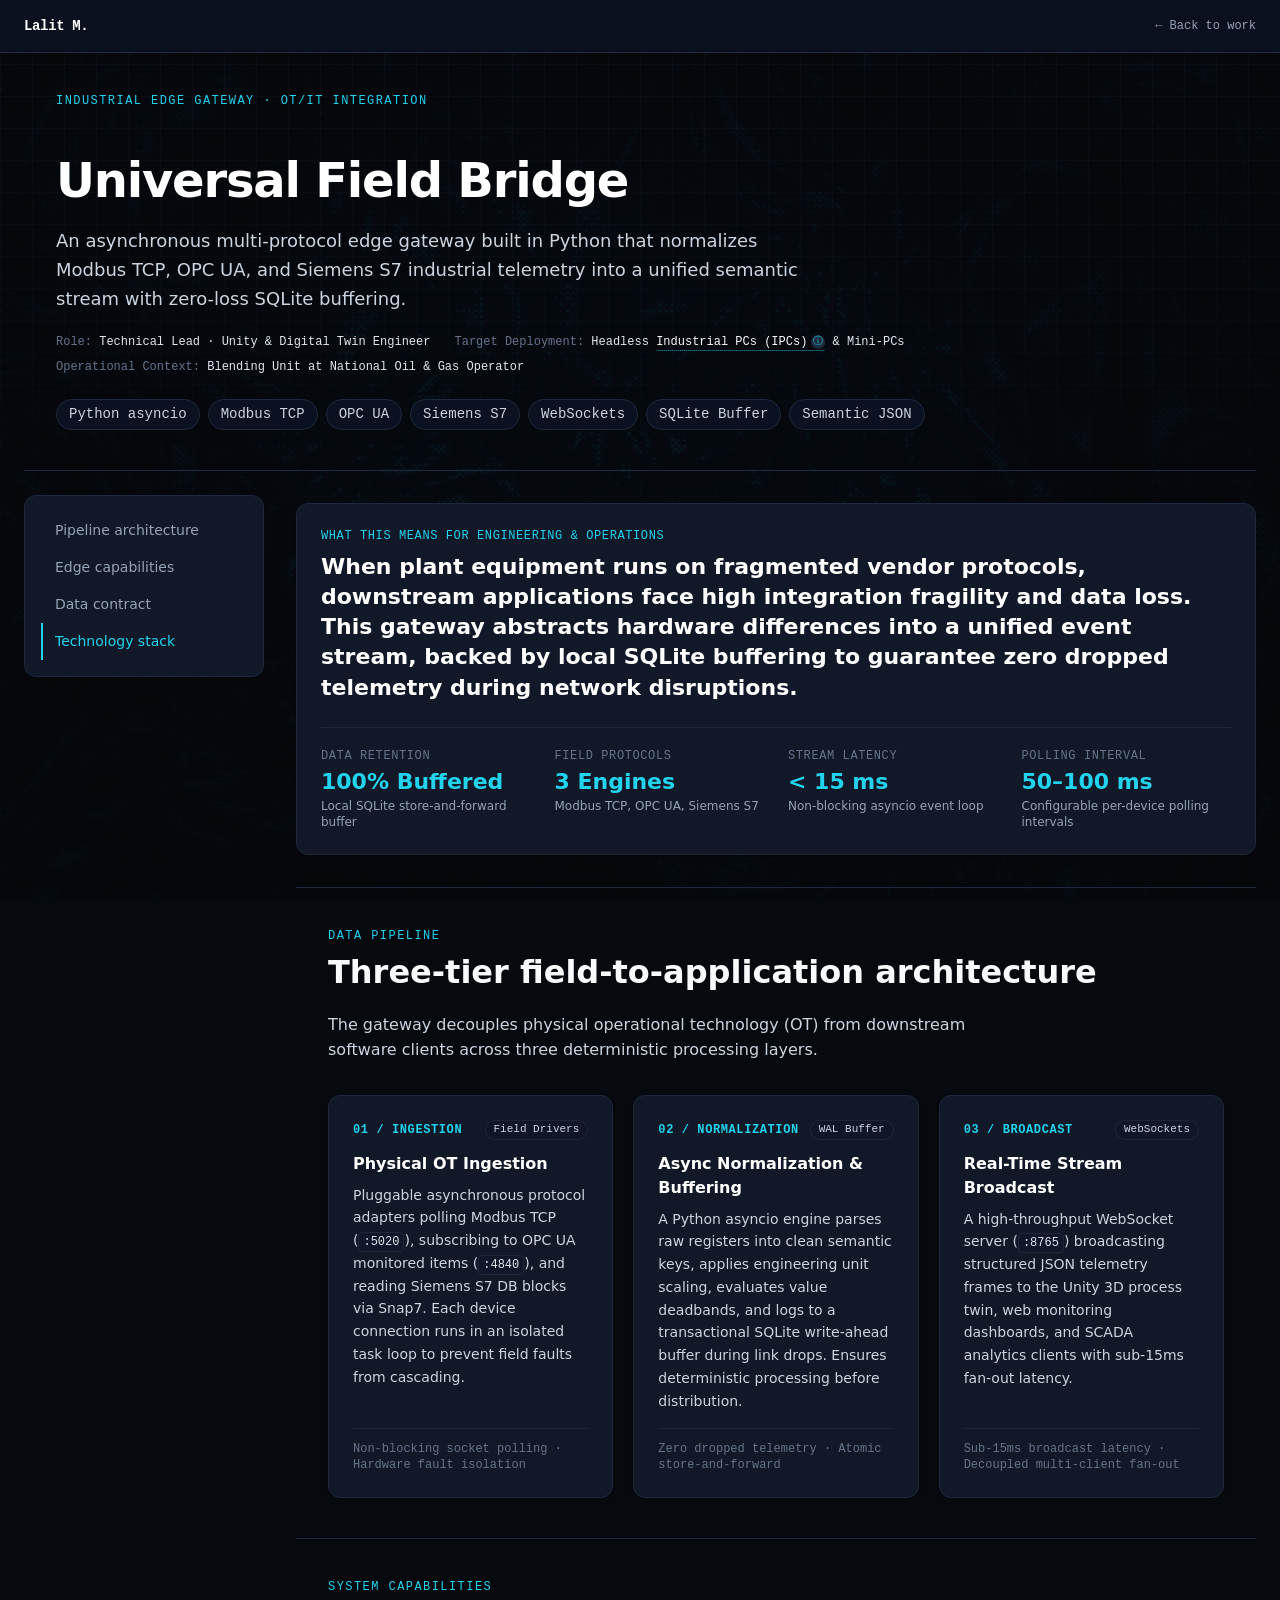
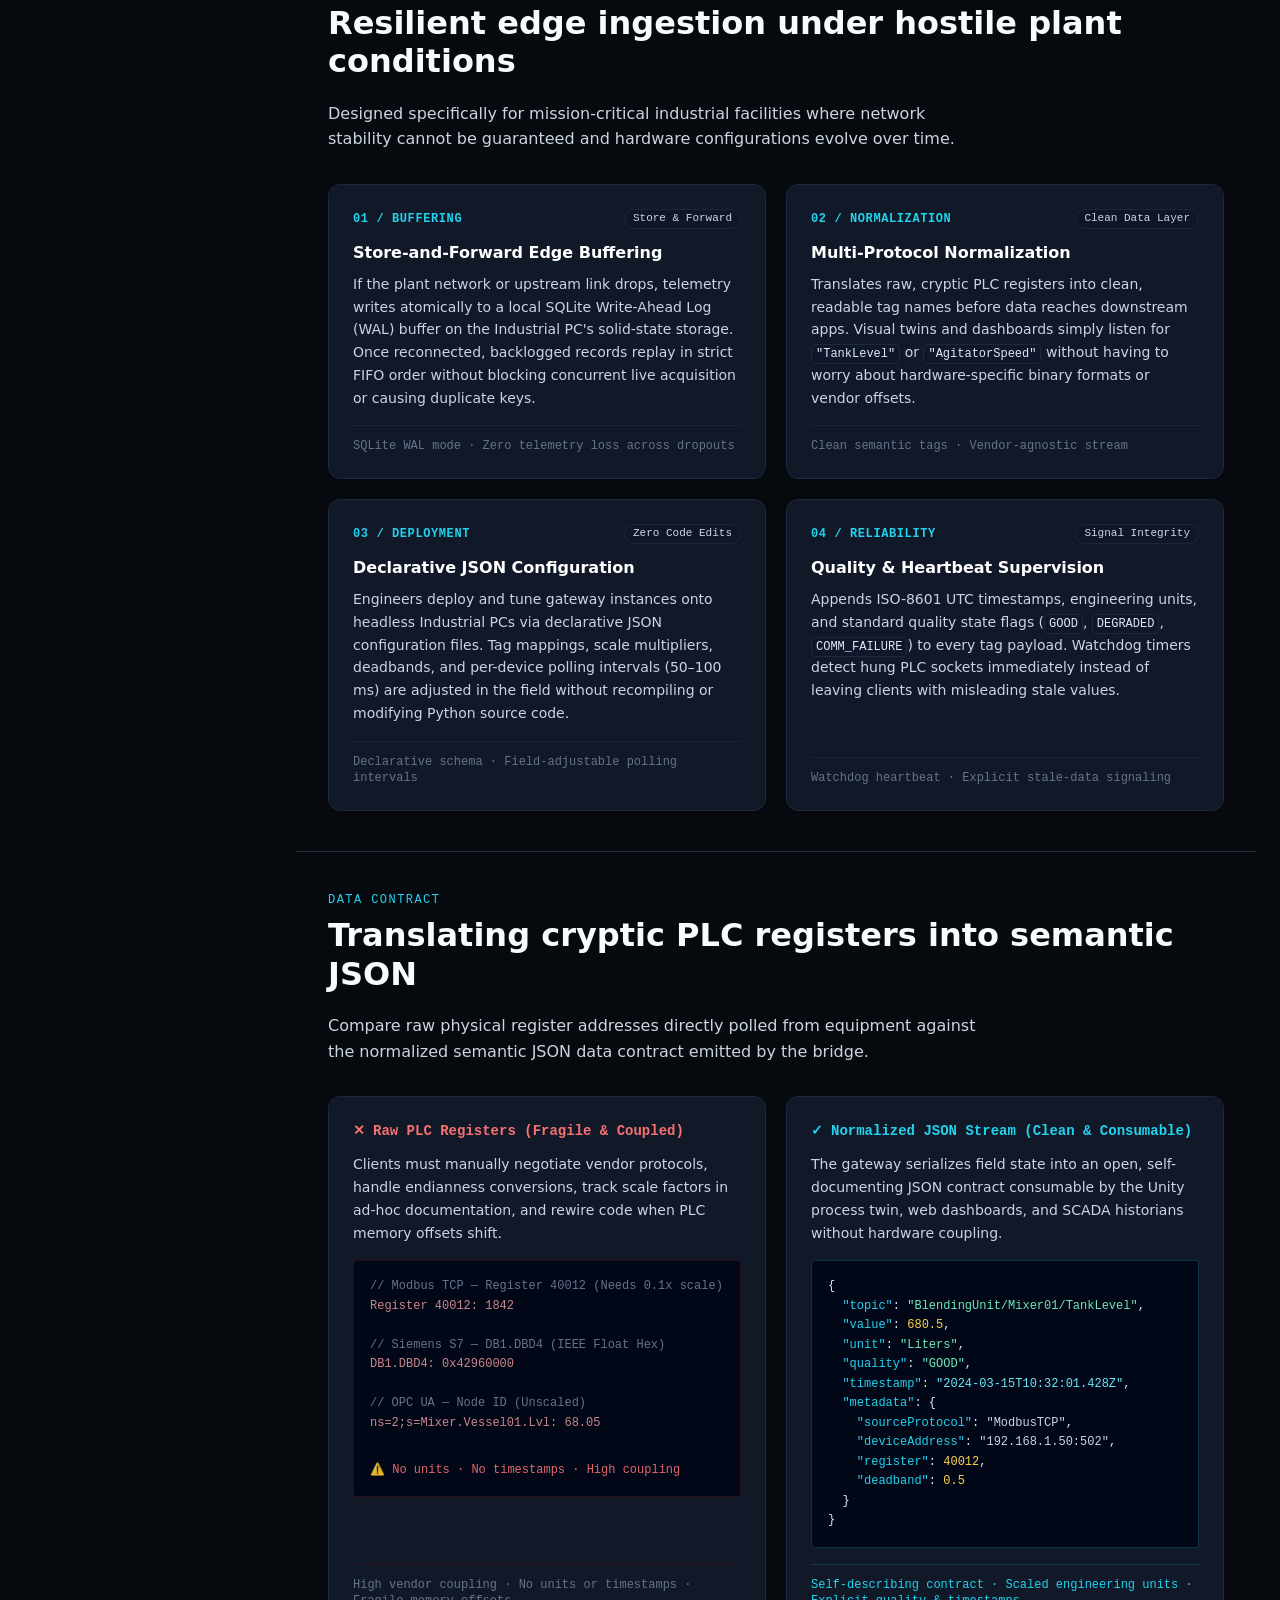
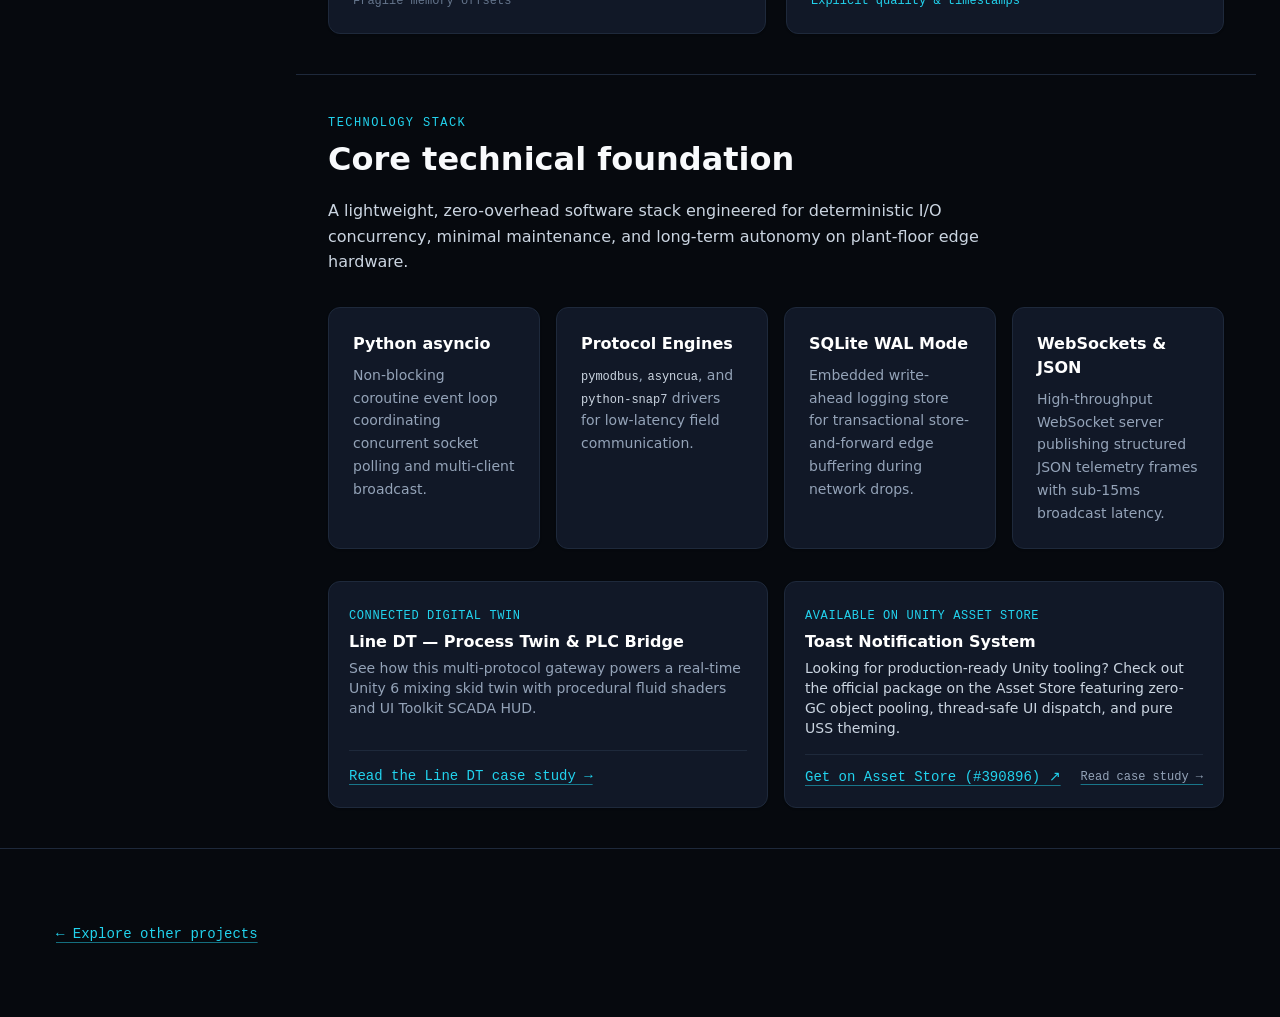
==== commit b4b2b6f8: "Deploy site: 2026-09-08 14:21:49" ====
--- a/projects/field-bridge.html
+++ b/projects/field-bridge.html
@@ -3,12 +3,12 @@
 <head>
   <meta charset="UTF-8">
   <meta name="viewport" content="width=device-width, initial-scale=1.0">
-  <title>Universal Field Bridge | Lalit M.</title>
-  <meta name="description" content="An edge gateway that normalises industrial telemetry for real-time clients.">
+  <title>Universal Field Bridge — Multi-Protocol Industrial Edge Gateway | Lalit M.</title>
+  <meta name="description" content="An asynchronous multi-protocol industrial edge gateway normalizing Modbus TCP, OPC UA, and Siemens S7 telemetry with zero-loss SQLite buffering for real-time digital twins and SCADA.">
   <meta name="theme-color" content="#0b1120">
   <link rel="canonical" href="https://lalit0725.github.io/projects/field-bridge.html">
-  <meta property="og:title" content="Universal Field Bridge | Lalit M.">
-  <meta property="og:description" content="An edge gateway that normalises industrial telemetry for real-time clients.">
+  <meta property="og:title" content="Universal Field Bridge — Multi-Protocol Industrial Edge Gateway | Lalit M.">
+  <meta property="og:description" content="An asynchronous multi-protocol industrial edge gateway normalizing Modbus TCP, OPC UA, and Siemens S7 telemetry with zero-loss SQLite buffering for real-time digital twins and SCADA.">
   <meta property="og:type" content="website">
   <meta property="og:url" content="https://lalit0725.github.io/projects/field-bridge.html">
   <link rel="icon" href="../assets/favicon.svg" type="image/svg+xml">
@@ -21,108 +21,365 @@
   <a href="#main" class="sr-only focus:not-sr-only focus:absolute focus:left-3 focus:top-3 focus:z-50 focus:bg-surface focus:px-4 focus:py-2 focus:text-sm focus:text-accent">Skip to content</a>
 
   <header class="sticky top-0 z-40 border-b border-slate-800 bg-surface/95 backdrop-blur">
-    <nav aria-label="Project navigation" class="mx-auto flex max-w-5xl items-center justify-between px-4 py-4 sm:px-6">
+    <nav aria-label="Project navigation" class="mx-auto flex max-w-[88rem] items-center justify-between px-4 py-4 sm:px-6">
       <a href="../index.html#work" class="font-mono text-sm font-semibold tracking-tight text-white">Lalit M.</a>
       <a href="../index.html#work" class="font-mono text-xs text-slate-400 transition-colors hover:text-accent">← Back to work</a>
     </nav>
   </header>
 
-  <main id="main" tabindex="-1" class="case-study-main mx-auto max-w-5xl px-4 sm:px-6">
-    <header class="border-b border-slate-800 section">
-      <p class="section-title" data-eyebrow="Edge gateway"></p>
+  <main id="main" tabindex="-1" class="case-study-main case-study-dense mx-auto max-w-[88rem] px-4 sm:px-6">
+    <header class="relative border-b border-slate-800 section">
+      <p class="section-title" data-eyebrow="Industrial Edge Gateway · OT/IT Integration"></p>
       <h1 class="mt-5 max-w-3xl text-h1 font-semibold leading-tight tracking-tight text-white">Universal Field Bridge</h1>
-      <p class="mt-6 max-w-2xl text-base leading-relaxed text-slate-400">A shared data boundary between industrial devices and the applications that need their state.</p>
-      <p class="mt-4 font-mono text-xs text-slate-400">Role: Unity & Digital Twin Engineer · Timeframe: 2023–2024</p>
+      <p class="mt-4 max-w-3xl text-body-lg leading-relaxed text-slate-300">
+        An asynchronous multi-protocol edge gateway built in Python that normalizes Modbus TCP, OPC UA, and Siemens S7 industrial telemetry into a unified semantic stream with zero-loss SQLite buffering.
+      </p>
+
+      <div class="mt-5 flex flex-wrap items-center gap-x-6 gap-y-2 font-mono text-xs text-slate-400">
+        <div><span class="text-slate-500">Role:</span> <span class="text-slate-200">Technical Lead · Unity &amp; Digital Twin Engineer</span></div>
+        <div>
+          <span class="text-slate-500">Target Deployment:</span> 
+          <span class="text-slate-200">
+            Headless 
+            <span class="term-wrapper">
+              <button type="button" class="term-trigger" aria-haspopup="dialog" aria-expanded="false">
+                <span>Industrial PCs (IPCs)</span>
+                <span class="term-icon" aria-hidden="true">ⓘ</span>
+              </button>
+              <span role="tooltip" class="term-popover">
+                <strong class="font-semibold text-white block mb-1 text-xs">Industrial PC (IPC)</strong>
+                Ruggedized, fanless computing hardware designed for continuous 24/7 operation on the plant floor. Built to withstand high electromagnetic interference (EMI), extreme temperatures (-20°C to 60°C), mechanical vibration, and dust without active cooling failures.
+                <span class="block mt-2 text-[11px] text-accent/90 border-t border-slate-800 pt-1.5">In Field Bridge: Deployed as an edge gateway running headless Linux directly beside field PLCs.</span>
+              </span>
+            </span>
+            &amp; Mini-PCs
+          </span>
+        </div>
+        <div><span class="text-slate-500">Operational Context:</span> <span class="text-slate-200">Blending Unit at National Oil &amp; Gas Operator</span></div>
+      </div>
+
       <div class="mt-6 flex flex-wrap gap-2" aria-label="Technology used">
         <span class="chip">Python asyncio</span>
-        <span class="chip">WebSockets</span>
-        <span class="chip">Modbus</span>
+        <span class="chip">Modbus TCP</span>
         <span class="chip">OPC UA</span>
         <span class="chip">Siemens S7</span>
-        <span class="chip">SQLite</span>
+        <span class="chip">WebSockets</span>
+        <span class="chip">SQLite Buffer</span>
+        <span class="chip">Semantic JSON</span>
       </div>
     </header>
 
-    <aside class="card mx-auto my-8 max-w-5xl" aria-labelledby="takeaway">
-      <p class="font-mono text-xs uppercase tracking-wider text-accent">What this means for you</p>
-      <h2 id="takeaway" class="mt-3 text-h3 font-semibold text-white">
-        When plant protocols vary, a normalised gateway gives downstream applications one consistent stream to consume, with local buffering designed to support disrupted connectivity.
-      </h2>
-    </aside>
-
-    <nav class="toc mx-4 my-6" aria-label="On this page">
-      <a class="toc-link" href="#context">Context & problem</a>
-      <a class="toc-link" href="#constraints">Constraints</a>
-      <a class="toc-link" href="#approach">Approach & architecture</a>
-      <a class="toc-link" href="#implementation">Implementation</a>
-      <a class="toc-link" href="#challenges">Challenges & how they were solved</a>
-      <a class="toc-link" href="#outcome">Outcome</a>
-      <a class="toc-link" href="#technology">Technology</a>
+    <nav class="toc" aria-label="On this page">
+      <a class="toc-link" href="#pipeline">Pipeline architecture</a>
+      <a class="toc-link" href="#capabilities">Edge capabilities</a>
+      <a class="toc-link" href="#data-contract">Data contract</a>
+      <a class="toc-link" href="#technology">Technology stack</a>
     </nav>
 
     <div class="divide-y divide-slate-800">
-      <section class="section" id="context" aria-labelledby="context-heading">
-        <h2 id="context-heading" class="section-title" data-eyebrow="Context & problem">Context & problem</h2>
-        <p class="prose-body mt-5">A blending unit at a national oil and gas operator exposed data through different device protocols. Applications otherwise had to interpret vendor-specific addresses themselves, making integration repetitive and fragile.</p>
+      
+      <!-- Executive Takeaway Card -->
+      <section class="takeaway-card" aria-labelledby="takeaway">
+        <p class="font-mono text-xs uppercase tracking-wider text-accent">What this means for engineering &amp; operations</p>
+        <h2 id="takeaway" class="mt-2 max-w-4xl text-h3 font-semibold text-white leading-snug">
+          When plant equipment runs on fragmented vendor protocols, downstream applications face high integration fragility and data loss. This gateway abstracts hardware differences into a unified event stream, backed by local SQLite buffering to guarantee zero dropped telemetry during network disruptions.
+        </h2>
+        <dl class="mt-6 grid grid-cols-2 gap-x-6 gap-y-5 border-t border-slate-800 pt-5 sm:grid-cols-4">
+          <div>
+            <dt class="font-mono text-xs uppercase tracking-wider text-slate-500">Data Retention</dt>
+            <dd class="mt-1 text-h3 font-semibold text-accent">100% Buffered</dd>
+            <dd class="mt-0.5 text-xs text-slate-400">Local SQLite store-and-forward buffer</dd>
+          </div>
+          <div>
+            <dt class="font-mono text-xs uppercase tracking-wider text-slate-500">Field Protocols</dt>
+            <dd class="mt-1 text-h3 font-semibold text-accent">3 Engines</dd>
+            <dd class="mt-0.5 text-xs text-slate-400">Modbus TCP, OPC UA, Siemens S7</dd>
+          </div>
+          <div>
+            <dt class="font-mono text-xs uppercase tracking-wider text-slate-500">Stream Latency</dt>
+            <dd class="mt-1 text-h3 font-semibold text-accent">&lt; 15 ms</dd>
+            <dd class="mt-0.5 text-xs text-slate-400">Non-blocking asyncio event loop</dd>
+          </div>
+          <div>
+            <dt class="font-mono text-xs uppercase tracking-wider text-slate-500">Polling Interval</dt>
+            <dd class="mt-1 text-h3 font-semibold text-accent">50–100 ms</dd>
+            <dd class="mt-0.5 text-xs text-slate-400">Configurable per-device polling intervals</dd>
+          </div>
+        </dl>
       </section>
 
-      <section class="section" id="constraints" aria-labelledby="constraints-heading">
-        <h2 id="constraints-heading" class="section-title" data-eyebrow="Constraints">Constraints</h2>
-        <p class="prose-body mt-5">The gateway had to work across Modbus, OPC UA, and Siemens S7 while keeping device details out of clients. Continuous flow and connection changes had to be treated as normal operating conditions.</p>
+      <!-- Three-Tier Edge Pipeline -->
+      <section id="pipeline" class="section" aria-labelledby="pipeline-heading">
+        <h2 id="pipeline-heading" class="section-title" data-eyebrow="Data Pipeline">Three-tier field-to-application architecture</h2>
+        <p class="prose-body -mt-5 mb-8">
+          The gateway decouples physical operational technology (OT) from downstream software clients across three deterministic processing layers.
+        </p>
+
+        <div class="grid gap-5 md:grid-cols-3">
+          
+          <div class="card flex flex-col justify-between">
+            <div>
+              <div class="card-eyebrow-row">
+                <span class="card-step-label">01 / INGESTION</span>
+                <span class="card-badge">Field Drivers</span>
+              </div>
+              <h3 class="mt-3 text-base font-semibold text-white">Physical OT Ingestion</h3>
+              <p class="mt-2 text-sm leading-relaxed text-slate-300">
+                Pluggable asynchronous protocol adapters polling Modbus TCP (<code class="port-pill">:5020</code>), subscribing to OPC UA monitored items (<code class="port-pill">:4840</code>), and reading Siemens S7 DB blocks via Snap7. Each device connection runs in an isolated task loop to prevent field faults from cascading.
+              </p>
+            </div>
+            <div class="mt-4 border-t border-slate-800/80 pt-3 font-mono text-xs text-slate-500">
+              Non-blocking socket polling · Hardware fault isolation
+            </div>
+          </div>
+
+          <div class="card flex flex-col justify-between">
+            <div>
+              <div class="card-eyebrow-row">
+                <span class="card-step-label">02 / NORMALIZATION</span>
+                <span class="card-badge">WAL Buffer</span>
+              </div>
+              <h3 class="mt-3 text-base font-semibold text-white">Async Normalization &amp; Buffering</h3>
+              <p class="mt-2 text-sm leading-relaxed text-slate-300">
+                A Python asyncio engine parses raw registers into clean semantic keys, applies engineering unit scaling, evaluates value deadbands, and logs to a transactional SQLite write-ahead buffer during link drops. Ensures deterministic processing before distribution.
+              </p>
+            </div>
+            <div class="mt-4 border-t border-slate-800/80 pt-3 font-mono text-xs text-slate-500">
+              Zero dropped telemetry · Atomic store-and-forward
+            </div>
+          </div>
+
+          <div class="card flex flex-col justify-between">
+            <div>
+              <div class="card-eyebrow-row">
+                <span class="card-step-label">03 / BROADCAST</span>
+                <span class="card-badge">WebSockets</span>
+              </div>
+              <h3 class="mt-3 text-base font-semibold text-white">Real-Time Stream Broadcast</h3>
+              <p class="mt-2 text-sm leading-relaxed text-slate-300">
+                A high-throughput WebSocket server (<code class="port-pill">:8765</code>) broadcasting structured JSON telemetry frames to the Unity 3D process twin, web monitoring dashboards, and SCADA analytics clients with sub-15ms fan-out latency.
+              </p>
+            </div>
+            <div class="mt-4 border-t border-slate-800/80 pt-3 font-mono text-xs text-slate-500">
+              Sub-15ms broadcast latency · Decoupled multi-client fan-out
+            </div>
+          </div>
+
+        </div>
       </section>
 
-      <section class="section" id="approach" aria-labelledby="approach-heading">
-        <h2 id="approach-heading" class="section-title" data-eyebrow="Approach & architecture">Approach & architecture</h2>
-        <p class="prose-body mt-5">Protocol adapters pass readings into a configuration-driven normalisation layer. Named tags are published in a shared namespace and serialised as JSON for WebSocket clients; SQLite is used as an edge buffer designed to support retention across a connection drop.</p>
+      <!-- Core System Capabilities -->
+      <section id="capabilities" class="section" aria-labelledby="capabilities-heading">
+        <h2 id="capabilities-heading" class="section-title" data-eyebrow="System Capabilities">Resilient edge ingestion under hostile plant conditions</h2>
+        <p class="prose-body -mt-5 mb-8">
+          Designed specifically for mission-critical industrial facilities where network stability cannot be guaranteed and hardware configurations evolve over time.
+        </p>
+
+        <div class="grid gap-5 md:grid-cols-2">
+
+          <div class="card flex flex-col justify-between">
+            <div>
+              <div class="card-eyebrow-row">
+                <span class="card-step-label">01 / BUFFERING</span>
+                <span class="card-badge">Store &amp; Forward</span>
+              </div>
+              <h3 class="mt-3 text-base font-semibold text-white">Store-and-Forward Edge Buffering</h3>
+              <p class="mt-2 text-sm leading-relaxed text-slate-300">
+                If the plant network or upstream link drops, telemetry writes atomically to a local SQLite Write-Ahead Log (WAL) buffer on the Industrial PC's solid-state storage. Once reconnected, backlogged records replay in strict FIFO order without blocking concurrent live acquisition or causing duplicate keys.
+              </p>
+            </div>
+            <div class="mt-4 border-t border-slate-800/80 pt-3 font-mono text-xs text-slate-500">
+              SQLite WAL mode · Zero telemetry loss across dropouts
+            </div>
+          </div>
+
+          <div class="card flex flex-col justify-between">
+            <div>
+              <div class="card-eyebrow-row">
+                <span class="card-step-label">02 / NORMALIZATION</span>
+                <span class="card-badge">Clean Data Layer</span>
+              </div>
+              <h3 class="mt-3 text-base font-semibold text-white">Multi-Protocol Normalization</h3>
+              <p class="mt-2 text-sm leading-relaxed text-slate-300">
+                Translates raw, cryptic PLC registers into clean, readable tag names before data reaches downstream apps. Visual twins and dashboards simply listen for <code class="port-pill">"TankLevel"</code> or <code class="port-pill">"AgitatorSpeed"</code> without having to worry about hardware-specific binary formats or vendor offsets.
+              </p>
+            </div>
+            <div class="mt-4 border-t border-slate-800/80 pt-3 font-mono text-xs text-slate-500">
+              Clean semantic tags · Vendor-agnostic stream
+            </div>
+          </div>
+
+          <div class="card flex flex-col justify-between">
+            <div>
+              <div class="card-eyebrow-row">
+                <span class="card-step-label">03 / DEPLOYMENT</span>
+                <span class="card-badge">Zero Code Edits</span>
+              </div>
+              <h3 class="mt-3 text-base font-semibold text-white">Declarative JSON Configuration</h3>
+              <p class="mt-2 text-sm leading-relaxed text-slate-300">
+                Engineers deploy and tune gateway instances onto headless Industrial PCs via declarative JSON configuration files. Tag mappings, scale multipliers, deadbands, and per-device polling intervals (50–100 ms) are adjusted in the field without recompiling or modifying Python source code.
+              </p>
+            </div>
+            <div class="mt-4 border-t border-slate-800/80 pt-3 font-mono text-xs text-slate-500">
+              Declarative schema · Field-adjustable polling intervals
+            </div>
+          </div>
+
+          <div class="card flex flex-col justify-between">
+            <div>
+              <div class="card-eyebrow-row">
+                <span class="card-step-label">04 / RELIABILITY</span>
+                <span class="card-badge">Signal Integrity</span>
+              </div>
+              <h3 class="mt-3 text-base font-semibold text-white">Quality &amp; Heartbeat Supervision</h3>
+              <p class="mt-2 text-sm leading-relaxed text-slate-300">
+                Appends ISO-8601 UTC timestamps, engineering units, and standard quality state flags (<code class="port-pill">GOOD</code>, <code class="port-pill">DEGRADED</code>, <code class="port-pill">COMM_FAILURE</code>) to every tag payload. Watchdog timers detect hung PLC sockets immediately instead of leaving clients with misleading stale values.
+              </p>
+            </div>
+            <div class="mt-4 border-t border-slate-800/80 pt-3 font-mono text-xs text-slate-500">
+              Watchdog heartbeat · Explicit stale-data signaling
+            </div>
+          </div>
+
+        </div>
       </section>
 
-      <section class="section" id="implementation" aria-labelledby="implementation-heading">
-        <h2 id="implementation-heading" class="section-title" data-eyebrow="Implementation">Implementation</h2>
-        <p class="prose-body mt-5">Python asyncio coordinates non-blocking polling and client broadcast. WebSockets expose the normalised stream to real-time consumers, including a Unity process twin, while the local store supports buffering around link failures.</p>
+      <!-- Data Contract Comparison -->
+      <section id="data-contract" class="section" aria-labelledby="contract-heading">
+        <h2 id="contract-heading" class="section-title" data-eyebrow="Data Contract">Translating cryptic PLC registers into semantic JSON</h2>
+        <p class="prose-body -mt-5 mb-8">
+          Compare raw physical register addresses directly polled from equipment against the normalized semantic JSON data contract emitted by the bridge.
+        </p>
+
+        <div class="grid gap-5 lg:grid-cols-2">
+          
+          <!-- Before: Raw PLC Registers -->
+          <div class="contract-card-raw">
+            <div>
+              <div class="flex items-center gap-2 font-mono text-sm font-semibold text-red-400">
+                <span>✕</span> Raw PLC Registers (Fragile &amp; Coupled)
+              </div>
+              <p class="mt-3 text-sm leading-relaxed text-slate-300">
+                Clients must manually negotiate vendor protocols, handle endianness conversions, track scale factors in ad-hoc documentation, and rewire code when PLC memory offsets shift.
+              </p>
+              <pre class="contract-code-raw"><code><span class="text-slate-500">// Modbus TCP — Register 40012 (Needs 0.1x scale)</span>
+Register 40012: 1842
+
+<span class="text-slate-500">// Siemens S7 — DB1.DBD4 (IEEE Float Hex)</span>
+DB1.DBD4: 0x42960000
+
+<span class="text-slate-500">// OPC UA — Node ID (Unscaled)</span>
+ns=2;s=Mixer.Vessel01.Lvl: 68.05
+
+<span class="text-red-400/90 block mt-2 font-medium">⚠️ No units · No timestamps · High coupling</span></code></pre>
+            </div>
+            <div class="mt-4 border-t border-red-900/20 pt-3 font-mono text-xs text-slate-500">
+              High vendor coupling · No units or timestamps · Fragile memory offsets
+            </div>
+          </div>
+
+          <!-- After: Normalized JSON Stream -->
+          <div class="contract-card-normalized">
+            <div>
+              <div class="flex items-center gap-2 font-mono text-sm font-semibold text-accent">
+                <span>✓</span> Normalized JSON Stream (Clean &amp; Consumable)
+              </div>
+              <p class="mt-3 text-sm leading-relaxed text-slate-300">
+                The gateway serializes field state into an open, self-documenting JSON contract consumable by the Unity process twin, web dashboards, and SCADA historians without hardware coupling.
+              </p>
+              <pre class="contract-code-normalized"><code>{
+  <span class="text-accent">"topic"</span>: <span class="text-emerald-300">"BlendingUnit/Mixer01/TankLevel"</span>,
+  <span class="text-accent">"value"</span>: <span class="text-amber-300">680.5</span>,
+  <span class="text-accent">"unit"</span>: <span class="text-emerald-300">"Liters"</span>,
+  <span class="text-accent">"quality"</span>: <span class="text-emerald-300">"GOOD"</span>,
+  <span class="text-accent">"timestamp"</span>: <span class="text-cyan-300">"2024-03-15T10:32:01.428Z"</span>,
+  <span class="text-accent">"metadata"</span>: {
+    <span class="text-accent">"sourceProtocol"</span>: <span class="text-slate-300">"ModbusTCP"</span>,
+    <span class="text-accent">"deviceAddress"</span>: <span class="text-slate-300">"192.168.1.50:502"</span>,
+    <span class="text-accent">"register"</span>: <span class="text-amber-300">40012</span>,
+    <span class="text-accent">"deadband"</span>: <span class="text-amber-300">0.5</span>
+  }
+}</code></pre>
+            </div>
+            <div class="mt-4 border-t border-accent/20 pt-3 font-mono text-xs text-accent">
+              Self-describing contract · Scaled engineering units · Explicit quality &amp; timestamps
+            </div>
+          </div>
+
+        </div>
       </section>
 
-      <section class="section" id="challenges" aria-labelledby="challenges-heading">
-        <h2 id="challenges-heading" class="section-title" data-eyebrow="Challenges & how they were solved">Challenges & how they were solved</h2>
-        <p class="prose-body mt-5">The key challenge was separating field-protocol variability from visual and analytical clients. A semantic layer and asynchronous transport let clients subscribe to tags rather than interpret registers, while buffering supports changing connectivity.</p>
-      </section>
-
-      <section class="section" id="outcome" aria-labelledby="outcome-heading">
-        <h2 id="outcome-heading" class="section-title" data-eyebrow="Outcome">Outcome</h2>
-        <p class="prose-body mt-5">The gateway provides a common data stream and a clearer boundary between industrial hardware and software that visualises or uses its state.</p>
-      </section>
-
-      <section class="section" id="technology" aria-labelledby="technology-heading">
-        <h2 id="technology-heading" class="section-title" data-eyebrow="Technology">Technology</h2>
-        <div class="mt-6 grid gap-4 sm:grid-cols-2 md:grid-cols-3">
+      <!-- Technology Stack -->
+      <section id="technology" class="section" aria-labelledby="tech-heading">
+        <h2 id="tech-heading" class="section-title" data-eyebrow="Technology Stack">Core technical foundation</h2>
+        <p class="prose-body -mt-5 mb-8">
+          A lightweight, zero-overhead software stack engineered for deterministic I/O concurrency, minimal maintenance, and long-term autonomy on plant-floor edge hardware.
+        </p>
+
+        <div class="grid gap-4 sm:grid-cols-2 lg:grid-cols-4">
           <article class="card">
-            <h3 class="font-semibold text-white">Runtime</h3>
-            <p class="mt-2 text-sm leading-relaxed text-slate-400">Python asyncio for non-blocking gateway work.</p>
+            <h3 class="font-semibold text-white text-base">Python asyncio</h3>
+            <p class="mt-2 text-sm leading-relaxed text-slate-400">Non-blocking coroutine event loop coordinating concurrent socket polling and multi-client broadcast.</p>
           </article>
           <article class="card">
-            <h3 class="font-semibold text-white">Protocols</h3>
-            <p class="mt-2 text-sm leading-relaxed text-slate-400">Modbus, OPC UA, and Siemens S7 adapters.</p>
+            <h3 class="font-semibold text-white text-base">Protocol Engines</h3>
+            <p class="mt-2 text-sm leading-relaxed text-slate-400"><code class="font-mono text-xs text-slate-300">pymodbus</code>, <code class="font-mono text-xs text-slate-300">asyncua</code>, and <code class="font-mono text-xs text-slate-300">python-snap7</code> drivers for low-latency field communication.</p>
           </article>
           <article class="card">
-            <h3 class="font-semibold text-white">Transport</h3>
-            <p class="mt-2 text-sm leading-relaxed text-slate-400">WebSockets and JSON for normalised updates.</p>
+            <h3 class="font-semibold text-white text-base">SQLite WAL Mode</h3>
+            <p class="mt-2 text-sm leading-relaxed text-slate-400">Embedded write-ahead logging store for transactional store-and-forward edge buffering during network drops.</p>
           </article>
           <article class="card">
-            <h3 class="font-semibold text-white">Storage</h3>
-            <p class="mt-2 text-sm leading-relaxed text-slate-400">SQLite buffering designed to support interrupted links.</p>
+            <h3 class="font-semibold text-white text-base">WebSockets &amp; JSON</h3>
+            <p class="mt-2 text-sm leading-relaxed text-slate-400">High-throughput WebSocket server publishing structured JSON telemetry frames with sub-15ms broadcast latency.</p>
           </article>
         </div>
+
+        <div class="mt-8 grid gap-4 sm:grid-cols-2">
+          <div class="card flex flex-col justify-between border-slate-800 bg-surface-elevated p-5">
+            <div>
+              <span class="font-mono text-xs uppercase tracking-wider text-accent">Connected Digital Twin</span>
+              <h4 class="text-base font-semibold text-white mt-1">Line DT — Process Twin &amp; PLC Bridge</h4>
+              <p class="text-sm text-slate-400 mt-1">See how this multi-protocol gateway powers a real-time Unity 6 mixing skid twin with procedural fluid shaders and UI Toolkit SCADA HUD.</p>
+            </div>
+            <div class="mt-4 pt-3 border-t border-slate-800">
+              <a href="line-dt.html" class="link-underline font-mono text-sm text-accent">
+                Read the Line DT case study →
+              </a>
+            </div>
+          </div>
+
+          <div class="card flex flex-col justify-between border-slate-800 bg-surface-elevated p-5">
+            <div>
+              <span class="font-mono text-xs uppercase tracking-wider text-accent">Available on Unity Asset Store</span>
+              <h4 class="text-base font-semibold text-white mt-1">Toast Notification System</h4>
+              <p class="text-sm text-slate-300 mt-1">Looking for production-ready Unity tooling? Check out the official package on the Asset Store featuring zero-GC object pooling, thread-safe UI dispatch, and pure USS theming.</p>
+            </div>
+            <div class="mt-4 pt-3 border-t border-slate-800 flex flex-wrap items-center justify-between gap-3">
+              <a href="https://assetstore.unity.com/packages/tools/gui/toast-notification-system-390896" target="_blank" rel="noopener noreferrer" class="link-underline font-mono text-sm text-accent font-medium">
+                Get on Asset Store (#390896) ↗
+              </a>
+              <a href="toast-notification-system.html" class="link-underline font-mono text-xs text-slate-400 hover:text-slate-200">
+                Read case study →
+              </a>
+            </div>
+          </div>
+        </div>
       </section>
+
     </div>
   </main>
 
   <footer class="border-t border-slate-800 section">
-    <div class="mx-auto max-w-5xl px-4 sm:px-6">
+    <div class="mx-auto max-w-[88rem] px-4 sm:px-6">
       <a href="../index.html#work" class="link-underline font-mono text-sm">← Explore other projects</a>
     </div>
   </footer>
 
   <script>
-    if (window.matchMedia("(prefers-reduced-motion: reduce)").matches) document.documentElement.classList.add("reduce-motion");
+    if (window.matchMedia("(prefers-reduced-motion: reduce)").matches) {
+      document.documentElement.classList.add("reduce-motion");
+    }
 
     const toc = document.querySelector(".toc");
     const tocLinks = toc ? [...toc.querySelectorAll(".toc-link")] : [];
@@ -139,6 +396,36 @@
       tocTargets.forEach((target) => observer.observe(target));
       if (tocTargets[0]) setActive(tocTargets[0].id);
     }
+
+    // Interactive Term Popover Handling
+    document.querySelectorAll(".term-wrapper").forEach((wrapper) => {
+      const trigger = wrapper.querySelector(".term-trigger");
+      if (!trigger) return;
+
+      trigger.addEventListener("click", (e) => {
+        e.stopPropagation();
+        const isActive = wrapper.classList.toggle("is-active");
+        trigger.setAttribute("aria-expanded", String(isActive));
+      });
+    });
+
+    document.addEventListener("click", () => {
+      document.querySelectorAll(".term-wrapper.is-active").forEach((wrapper) => {
+        wrapper.classList.remove("is-active");
+        const trigger = wrapper.querySelector(".term-trigger");
+        if (trigger) trigger.setAttribute("aria-expanded", "false");
+      });
+    });
+
+    document.addEventListener("keydown", (e) => {
+      if (e.key === "Escape") {
+        document.querySelectorAll(".term-wrapper.is-active").forEach((wrapper) => {
+          wrapper.classList.remove("is-active");
+          const trigger = wrapper.querySelector(".term-trigger");
+          if (trigger) trigger.setAttribute("aria-expanded", "false");
+        });
+      }
+    });
   </script>
   <script src="../js/ambient-dither.js" defer></script>
 </body>
--- a/css/site.css
+++ b/css/site.css
@@ -1,2 +1,2 @@
 *,:after,:before{--tw-border-spacing-x:0;--tw-border-spacing-y:0;--tw-translate-x:0;--tw-translate-y:0;--tw-rotate:0;--tw-skew-x:0;--tw-skew-y:0;--tw-scale-x:1;--tw-scale-y:1;--tw-pan-x: ;--tw-pan-y: ;--tw-pinch-zoom: ;--tw-scroll-snap-strictness:proximity;--tw-gradient-from-position: ;--tw-gradient-via-position: ;--tw-gradient-to-position: ;--tw-ordinal: ;--tw-slashed-zero: ;--tw-numeric-figure: ;--tw-numeric-spacing: ;--tw-numeric-fraction: ;--tw-ring-inset: ;--tw-ring-offset-width:0px;--tw-ring-offset-color:#fff;--tw-ring-color:rgba(59,130,246,.5);--tw-ring-offset-shadow:0 0 #0000;--tw-ring-shadow:0 0 #0000;--tw-shadow:0 0 #0000;--tw-shadow-colored:0 0 #0000;--tw-blur: ;--tw-brightness: ;--tw-contrast: ;--tw-grayscale: ;--tw-hue-rotate: ;--tw-invert: ;--tw-saturate: ;--tw-sepia: ;--tw-drop-shadow: ;--tw-backdrop-blur: ;--tw-backdrop-brightness: ;--tw-backdrop-contrast: ;--tw-backdrop-grayscale: ;--tw-backdrop-hue-rotate: ;--tw-backdrop-invert: ;--tw-backdrop-opacity: ;--tw-backdrop-saturate: ;--tw-backdrop-sepia: ;--tw-contain-size: ;--tw-contain-layout: ;--tw-contain-paint: ;--tw-contain-style: none}::backdrop{--tw-border-spacing-x:0;--tw-border-spacing-y:0;--tw-translate-x:0;--tw-translate-y:0;--tw-rotate:0;--tw-skew-x:0;--tw-skew-y:0;--tw-scale-x:1;--tw-scale-y:1;--tw-pan-x: ;--tw-pan-y: ;--tw-pinch-zoom: ;--tw-scroll-snap-strictness:proximity;--tw-gradient-from-position: ;--tw-gradient-via-position: ;--tw-gradient-to-position: ;--tw-ordinal: ;--tw-slashed-zero: ;--tw-numeric-figure: ;--tw-numeric-spacing: ;--tw-numeric-fraction: ;--tw-ring-inset: ;--tw-ring-offset-width:0px;--tw-ring-offset-color:#fff;--tw-ring-color:rgba(59,130,246,.5);--tw-ring-offset-shadow:0 0 #0000;--tw-ring-shadow:0 0 #0000;--tw-shadow:0 0 #0000;--tw-shadow-colored:0 0 #0000;--tw-blur: ;--tw-brightness: ;--tw-contrast: ;--tw-grayscale: ;--tw-hue-rotate: ;--tw-invert: ;--tw-saturate: ;--tw-sepia: ;--tw-drop-shadow: ;--tw-backdrop-blur: ;--tw-backdrop-brightness: ;--tw-backdrop-contrast: ;--tw-backdrop-grayscale: ;--tw-backdrop-hue-rotate: ;--tw-backdrop-invert: ;--tw-backdrop-opacity: ;--tw-backdrop-saturate: ;--tw-backdrop-sepia: ;--tw-contain-size: ;--tw-contain-layout: ;--tw-contain-paint: ;--tw-contain-style: none}
-/*! tailwindcss v3.4.19 | MIT License | https://tailwindcss.com*/*,:after,:before{box-sizing:border-box;border:0 solid #e5e7eb}:after,:before{--tw-content:""}:host,html{line-height:1.5;-webkit-text-size-adjust:100%;-moz-tab-size:4;tab-size:4;font-family:Inter,system-ui,sans-serif;font-feature-settings:normal;font-variation-settings:normal;-webkit-tap-highlight-color:transparent}body{margin:0;line-height:inherit}hr{height:0;color:inherit;border-top-width:1px}abbr:where([title]){text-decoration:underline dotted}h1,h2,h3,h4,h5,h6{font-size:inherit;font-weight:inherit}a{color:inherit;text-decoration:inherit}b,strong{font-weight:bolder}code,kbd,pre,samp{font-family:JetBrains Mono,ui-monospace,monospace;font-feature-settings:normal;font-variation-settings:normal;font-size:1em}small{font-size:80%}sub,sup{font-size:75%;line-height:0;position:relative;vertical-align:baseline}sub{bottom:-.25em}sup{top:-.5em}table{text-indent:0;border-color:inherit;border-collapse:collapse}button,input,optgroup,select,textarea{font-family:inherit;font-feature-settings:inherit;font-variation-settings:inherit;font-size:100%;font-weight:inherit;line-height:inherit;letter-spacing:inherit;color:inherit;margin:0;padding:0}button,select{text-transform:none}button,input:where([type=button]),input:where([type=reset]),input:where([type=submit]){-webkit-appearance:button;background-color:transparent;background-image:none}:-moz-focusring{outline:auto}:-moz-ui-invalid{box-shadow:none}progress{vertical-align:baseline}::-webkit-inner-spin-button,::-webkit-outer-spin-button{height:auto}[type=search]{-webkit-appearance:textfield;outline-offset:-2px}::-webkit-search-decoration{-webkit-appearance:none}::-webkit-file-upload-button{-webkit-appearance:button;font:inherit}summary{display:list-item}blockquote,dd,dl,figure,h1,h2,h3,h4,h5,h6,hr,p,pre{margin:0}fieldset{margin:0}fieldset,legend{padding:0}menu,ol,ul{list-style:none;margin:0;padding:0}dialog{padding:0}textarea{resize:vertical}input::-moz-placeholder,textarea::-moz-placeholder{opacity:1;color:#9ca3af}input::placeholder,textarea::placeholder{opacity:1;color:#9ca3af}[role=button],button{cursor:pointer}:disabled{cursor:default}audio,canvas,embed,iframe,img,object,svg,video{display:block;vertical-align:middle}img,video{max-width:100%;height:auto}[hidden]:where(:not([hidden=until-found])){display:none}:root{--mouse-x:-999px;--mouse-y:-999px;--tw-shadow-color:0 0 #0000}html{background-color:#06090e;scroll-behavior:smooth}body{background-color:transparent!important;position:relative;min-height:100vh}:focus-visible{outline:2px solid #22d3ee;outline-offset:2px}#ambient-dither{top:0;left:0;width:100vw;height:100vh;z-index:-10;opacity:.16;transition:opacity .8s ease}#ambient-dither,.bg-grid{position:fixed;pointer-events:none}.bg-grid{inset:0;z-index:-5;background-color:transparent;background-image:linear-gradient(rgba(30,41,59,.22) 1px,transparent 0),linear-gradient(90deg,rgba(30,41,59,.22) 1px,transparent 0);background-size:2rem 2rem;mask-image:linear-gradient(180deg,#000 0,transparent 75%);-webkit-mask-image:linear-gradient(180deg,#000 0,transparent 75%)}.bento-card,.cap-card,.card,.past-role-card{position:relative;overflow:hidden;transition:border-color .25s ease,transform .2s ease,box-shadow .25s ease}.bento-card:before,.cap-card:before,.card:before,.past-role-card:before{content:"";position:absolute;inset:0;background:radial-gradient(650px circle at var(--mouse-x,-999px) var(--mouse-y,-999px),rgba(0,240,255,.08),transparent 45%);opacity:0;transition:opacity .3s ease;z-index:1;pointer-events:none}.bento-card:hover:before,.cap-card:hover:before,.card:hover:before,.past-role-card:hover:before{opacity:1}.card:hover{border-color:rgba(0,240,255,.32)}.bento-card>*,.cap-card>*,.card>*,.past-role-card>*{position:relative;z-index:2}.container{width:100%}@media (min-width:640px){.container{max-width:640px}}@media (min-width:768px){.container{max-width:768px}}@media (min-width:1024px){.container{max-width:1024px}}@media (min-width:1280px){.container{max-width:1280px}}@media (min-width:1536px){.container{max-width:1536px}}.section{margin-left:auto;margin-right:auto;width:100%;max-width:80rem;padding:72px 1.5rem}@media (min-width:640px){.section{padding-left:2rem;padding-right:2rem}}.section-title{margin-bottom:2.5rem;display:flex;flex-direction:column;gap:.5rem;font-size:2rem;line-height:1.2;font-weight:600;--tw-text-opacity:1;color:rgb(248 250 252/var(--tw-text-opacity,1))}.section-title:before{font-family:JetBrains Mono,ui-monospace,monospace;font-size:.75rem;line-height:1.4;letter-spacing:.12em;font-weight:500;text-transform:uppercase;--tw-text-opacity:1;color:rgb(34 211 238/var(--tw-text-opacity,1));content:attr(data-eyebrow)}.card{border-radius:.75rem;border-width:1px;--tw-border-opacity:1;border-color:rgb(30 41 59/var(--tw-border-opacity,1));--tw-bg-opacity:1;background-color:rgb(17 24 39/var(--tw-bg-opacity,1));padding:1.5rem;--tw-text-opacity:1;color:rgb(203 213 225/var(--tw-text-opacity,1));--tw-shadow:0 1px 2px 0 rgba(0,0,0,.18);--tw-shadow-colored:0 1px 2px 0 var(--tw-shadow-color);box-shadow:var(--tw-ring-offset-shadow,0 0 #0000),var(--tw-ring-shadow,0 0 #0000),var(--tw-shadow)}.card-hover{transition-property:color,background-color,border-color,text-decoration-color,fill,stroke,opacity,box-shadow,transform,filter,-webkit-backdrop-filter;transition-property:color,background-color,border-color,text-decoration-color,fill,stroke,opacity,box-shadow,transform,filter,backdrop-filter;transition-property:color,background-color,border-color,text-decoration-color,fill,stroke,opacity,box-shadow,transform,filter,backdrop-filter,-webkit-backdrop-filter;transition-timing-function:cubic-bezier(.4,0,.2,1);transition-duration:.2s;transition-timing-function:cubic-bezier(0,0,.2,1)}.card-hover:hover{--tw-translate-y:-0.25rem;transform:translate(var(--tw-translate-x),var(--tw-translate-y)) rotate(var(--tw-rotate)) skewX(var(--tw-skew-x)) skewY(var(--tw-skew-y)) scaleX(var(--tw-scale-x)) scaleY(var(--tw-scale-y));--tw-border-opacity:1;border-color:rgb(34 211 238/var(--tw-border-opacity,1));--tw-shadow:0 12px 28px -16px rgba(0,0,0,.65);--tw-shadow-colored:0 12px 28px -16px var(--tw-shadow-color);box-shadow:var(--tw-ring-offset-shadow,0 0 #0000),var(--tw-ring-shadow,0 0 #0000),var(--tw-shadow)}.architecture-grid{display:grid;grid-template-columns:repeat(auto-fit,minmax(min(100%,17rem),1fr));gap:1.25rem}.standards-grid{display:grid;grid-template-columns:repeat(auto-fit,minmax(min(100%,16rem),1fr));gap:1rem}.technology-grid{display:grid;grid-template-columns:repeat(auto-fit,minmax(min(100%,15rem),1fr));gap:1rem}.chip{display:inline-flex;align-items:center;border-radius:9999px;border-width:1px;--tw-border-opacity:1;border-color:rgb(30 41 59/var(--tw-border-opacity,1));--tw-bg-opacity:1;background-color:rgb(11 17 32/var(--tw-bg-opacity,1));padding:.25rem .75rem;font-family:JetBrains Mono,ui-monospace,monospace;font-size:.875rem;line-height:1.5;--tw-text-opacity:1;color:rgb(203 213 225/var(--tw-text-opacity,1))}.chip.active{--tw-border-opacity:1;border-color:rgb(34 211 238/var(--tw-border-opacity,1));background-color:rgba(34,211,238,.1);font-weight:500;--tw-text-opacity:1;color:rgb(34 211 238/var(--tw-text-opacity,1))}.timeline-entry{position:relative;border-left-width:1px;--tw-border-opacity:1;border-color:rgb(30 41 59/var(--tw-border-opacity,1));padding-bottom:2rem;padding-left:1.5rem}.timeline-entry:last-child{padding-bottom:0}.timeline-entry:before{position:absolute;left:-.375rem;top:.375rem;height:.75rem;width:.75rem;border-radius:9999px;border-width:2px;--tw-border-opacity:1;border-color:rgb(11 17 32/var(--tw-border-opacity,1));--tw-bg-opacity:1;background-color:rgb(34 211 238/var(--tw-bg-opacity,1));content:""}.prose-body{max-width:65ch;font-size:1rem;line-height:1.6;--tw-text-opacity:1;color:rgb(203 213 225/var(--tw-text-opacity,1))}.prose-body p+p{margin-top:1.25rem}.link-underline{--tw-text-opacity:1;color:rgb(34 211 238/var(--tw-text-opacity,1));text-decoration-line:underline;text-decoration-color:rgba(34,211,238,.5);text-underline-offset:4px;transition-property:color,background-color,border-color,text-decoration-color,fill,stroke;transition-timing-function:cubic-bezier(.4,0,.2,1);transition-duration:.15s}.link-underline:hover{--tw-text-opacity:1;color:rgb(103 232 249/var(--tw-text-opacity,1));text-decoration-color:#67e8f9}.toc{position:sticky;top:6rem;z-index:10;max-height:100vh;overflow-y:auto;border-radius:.75rem;border-width:1px;--tw-border-opacity:1;border-color:rgb(30 41 59/var(--tw-border-opacity,1));--tw-bg-opacity:1;background-color:rgb(17 24 39/var(--tw-bg-opacity,1));padding:1rem}.toc-link{display:block;border-left-width:2px;border-color:transparent;padding:.5rem .75rem;font-size:.875rem;line-height:1.5;--tw-text-opacity:1;color:rgb(148 163 184/var(--tw-text-opacity,1));transition-property:color,background-color,border-color,text-decoration-color,fill,stroke;transition-timing-function:cubic-bezier(.4,0,.2,1);transition-duration:.15s}.toc-link:hover{--tw-border-opacity:1;border-color:rgb(34 211 238/var(--tw-border-opacity,1));--tw-text-opacity:1;color:rgb(248 250 252/var(--tw-text-opacity,1))}.toc-link:focus-visible{outline-style:solid;outline-width:2px;outline-offset:2px;outline-color:#22d3ee}.toc-link[aria-current=true]{--tw-border-opacity:1;border-color:rgb(34 211 238/var(--tw-border-opacity,1));--tw-text-opacity:1;color:rgb(34 211 238/var(--tw-text-opacity,1))}.reveal{opacity:1}section[id]{scroll-margin-top:8rem}.js .reveal{--tw-translate-y:0.75rem;opacity:0;transition-property:color,background-color,border-color,text-decoration-color,fill,stroke,opacity,box-shadow,transform,filter,-webkit-backdrop-filter;transition-property:color,background-color,border-color,text-decoration-color,fill,stroke,opacity,box-shadow,transform,filter,backdrop-filter;transition-property:color,background-color,border-color,text-decoration-color,fill,stroke,opacity,box-shadow,transform,filter,backdrop-filter,-webkit-backdrop-filter;transition-timing-function:cubic-bezier(.4,0,.2,1);transition-duration:.5s;transition-timing-function:cubic-bezier(0,0,.2,1)}.js .reveal,.js .reveal.is-visible{transform:translate(var(--tw-translate-x),var(--tw-translate-y)) rotate(var(--tw-rotate)) skewX(var(--tw-skew-x)) skewY(var(--tw-skew-y)) scaleX(var(--tw-scale-x)) scaleY(var(--tw-scale-y))}.js .reveal.is-visible{--tw-translate-y:0px;opacity:1}.term-wrapper{position:relative;display:inline-flex;align-items:baseline}.term-trigger{display:inline-flex;cursor:help;align-items:center;gap:.25rem;border-radius:.125rem;border-bottom:1px;border-color:rgba(34,211,238,.8);border-style:dotted;font-weight:500;--tw-text-opacity:1;color:rgb(248 250 252/var(--tw-text-opacity,1));transition-property:color,background-color,border-color,text-decoration-color,fill,stroke;transition-timing-function:cubic-bezier(.4,0,.2,1);transition-duration:.15s}.term-trigger:hover{--tw-text-opacity:1;color:rgb(34 211 238/var(--tw-text-opacity,1))}.term-trigger:focus-visible{outline-style:solid;outline-width:2px;outline-offset:1px;outline-color:#22d3ee}.term-icon{display:inline-flex;height:.875rem;width:.875rem;align-items:center;justify-content:center;border-radius:9999px;--tw-bg-opacity:1;background-color:rgb(30 41 59/var(--tw-bg-opacity,1));font-family:JetBrains Mono,ui-monospace,monospace;font-size:10px;line-height:1;--tw-text-opacity:1;color:rgb(34 211 238/var(--tw-text-opacity,1))}.term-popover{pointer-events:none;visibility:hidden;position:absolute;bottom:100%;left:50%;z-index:50;margin-bottom:.5rem;width:18rem;--tw-translate-x:-50%;transform:translate(var(--tw-translate-x),var(--tw-translate-y)) rotate(var(--tw-rotate)) skewX(var(--tw-skew-x)) skewY(var(--tw-skew-y)) scaleX(var(--tw-scale-x)) scaleY(var(--tw-scale-y));border-radius:.75rem;border-width:1px;--tw-border-opacity:1;border-color:rgb(30 41 59/var(--tw-border-opacity,1));background-color:rgba(17,24,39,.95);padding:.875rem;text-align:left;font-family:Inter,system-ui,sans-serif;font-size:.75rem;line-height:1rem;font-weight:400;line-height:1.625;--tw-text-opacity:1;color:rgb(203 213 225/var(--tw-text-opacity,1));opacity:0;--tw-shadow:0 25px 50px -12px rgba(0,0,0,.25);--tw-shadow-colored:0 25px 50px -12px var(--tw-shadow-color);box-shadow:var(--tw-ring-offset-shadow,0 0 #0000),var(--tw-ring-shadow,0 0 #0000),var(--tw-shadow);--tw-backdrop-blur:blur(12px);-webkit-backdrop-filter:var(--tw-backdrop-blur) var(--tw-backdrop-brightness) var(--tw-backdrop-contrast) var(--tw-backdrop-grayscale) var(--tw-backdrop-hue-rotate) var(--tw-backdrop-invert) var(--tw-backdrop-opacity) var(--tw-backdrop-saturate) var(--tw-backdrop-sepia);backdrop-filter:var(--tw-backdrop-blur) var(--tw-backdrop-brightness) var(--tw-backdrop-contrast) var(--tw-backdrop-grayscale) var(--tw-backdrop-hue-rotate) var(--tw-backdrop-invert) var(--tw-backdrop-opacity) var(--tw-backdrop-saturate) var(--tw-backdrop-sepia);transition-property:all;transition-timing-function:cubic-bezier(.4,0,.2,1);transition-duration:.2s}@media (min-width:640px){.term-popover{width:20rem}}.term-wrapper.is-active .term-popover,.term-wrapper:focus-within .term-popover,.term-wrapper:hover .term-popover{pointer-events:auto;visibility:visible;opacity:1}.subnav-bar{position:sticky;top:57px;z-index:30;width:100%;border-bottom-width:1px;--tw-border-opacity:1;border-color:rgb(30 41 59/var(--tw-border-opacity,1));background-color:rgba(11,17,32,.9);--tw-backdrop-blur:blur(12px);-webkit-backdrop-filter:var(--tw-backdrop-blur) var(--tw-backdrop-brightness) var(--tw-backdrop-contrast) var(--tw-backdrop-grayscale) var(--tw-backdrop-hue-rotate) var(--tw-backdrop-invert) var(--tw-backdrop-opacity) var(--tw-backdrop-saturate) var(--tw-backdrop-sepia);backdrop-filter:var(--tw-backdrop-blur) var(--tw-backdrop-brightness) var(--tw-backdrop-contrast) var(--tw-backdrop-grayscale) var(--tw-backdrop-hue-rotate) var(--tw-backdrop-invert) var(--tw-backdrop-opacity) var(--tw-backdrop-saturate) var(--tw-backdrop-sepia)}.subnav-bar,.subnav-pill{transition-property:all;transition-timing-function:cubic-bezier(.4,0,.2,1);transition-duration:.15s}.subnav-pill{display:inline-flex;flex-shrink:0;align-items:center;border-radius:9999px;border-width:1px;--tw-border-opacity:1;border-color:rgb(30 41 59/var(--tw-border-opacity,1));--tw-bg-opacity:1;background-color:rgb(17 24 39/var(--tw-bg-opacity,1));padding:.375rem .875rem;font-family:JetBrains Mono,ui-monospace,monospace;font-size:.75rem;line-height:1rem;--tw-text-opacity:1;color:rgb(203 213 225/var(--tw-text-opacity,1))}.subnav-pill:hover{--tw-border-opacity:1;border-color:rgb(34 211 238/var(--tw-border-opacity,1));--tw-text-opacity:1;color:rgb(255 255 255/var(--tw-text-opacity,1))}.subnav-pill:focus-visible{outline-style:solid;outline-width:2px;outline-color:#22d3ee}.subnav-pill.active,.subnav-pill[aria-current=true]{--tw-border-opacity:1;border-color:rgb(34 211 238/var(--tw-border-opacity,1));background-color:rgba(34,211,238,.1);font-weight:500;--tw-text-opacity:1;color:rgb(34 211 238/var(--tw-text-opacity,1));--tw-shadow:0 0 12px rgba(34,211,238,.2);--tw-shadow-colored:0 0 12px var(--tw-shadow-color);box-shadow:var(--tw-ring-offset-shadow,0 0 #0000),var(--tw-ring-shadow,0 0 #0000),var(--tw-shadow)}.interactive-tab-btn{border-radius:.375rem;border-width:1px;--tw-border-opacity:1;border-color:rgb(30 41 59/var(--tw-border-opacity,1));--tw-bg-opacity:1;background-color:rgb(11 17 32/var(--tw-bg-opacity,1));padding:.5rem 1rem;font-family:JetBrains Mono,ui-monospace,monospace;font-size:.75rem;line-height:1rem;--tw-text-opacity:1;color:rgb(148 163 184/var(--tw-text-opacity,1));transition-property:all;transition-timing-function:cubic-bezier(.4,0,.2,1);transition-duration:.15s}.interactive-tab-btn:hover{--tw-border-opacity:1;border-color:rgb(51 65 85/var(--tw-border-opacity,1));--tw-text-opacity:1;color:rgb(255 255 255/var(--tw-text-opacity,1))}.interactive-tab-btn:focus-visible{outline-style:solid;outline-width:2px;outline-color:#22d3ee}.interactive-tab-btn.active,.interactive-tab-btn[aria-selected=true]{--tw-border-opacity:1;border-color:rgb(34 211 238/var(--tw-border-opacity,1));background-color:rgba(34,211,238,.1);font-weight:500;--tw-text-opacity:1;color:rgb(34 211 238/var(--tw-text-opacity,1));--tw-shadow:0 1px 2px 0 rgba(0,0,0,.05);--tw-shadow-colored:0 1px 2px 0 var(--tw-shadow-color);box-shadow:var(--tw-ring-offset-shadow,0 0 #0000),var(--tw-ring-shadow,0 0 #0000),var(--tw-shadow)}@media (min-width:1280px){.case-study-main{display:grid;grid-template-columns:minmax(12rem,15rem) minmax(0,1fr);-moz-column-gap:2rem;column-gap:2rem}.case-study-main>aside,.case-study-main>header{grid-column:1/-1}.case-study-main>.toc{grid-column:1;grid-row:3;align-self:start;margin:1.5rem 0 0}.case-study-main>.divide-y{grid-column:2;grid-row:3;min-width:0}}@media (max-width:1279px){.toc{position:static;display:none}}.case-study-dense .section{max-width:none;padding-top:2.5rem;padding-bottom:2.5rem}@media (prefers-reduced-motion:reduce){html.scroll-smooth{scroll-behavior:auto}*,:after,:before{animation-duration:.01ms!important;animation-iteration-count:1!important;transition-duration:.01ms!important}.card-hover,.js .reveal,.js .reveal.is-visible{transform:none;transition-property:none}.js .reveal,.js .reveal.is-visible{opacity:1}}.bento-section{--bg-main:#06090e;--bg-card:#0d131d;--border:hsla(0,0%,100%,.08);--border-hover:rgba(0,240,255,.3);--accent:#00f0ff;--text-main:#e2e8f0;--text-muted:#8b99a8;--text-tiny:#94a3b8;--font-sans:"Space Grotesk",sans-serif;--font-mono:"IBM Plex Mono",monospace;font-family:var(--font-sans),sans-serif;color:var(--text-main)}.bento-section .eyebrow{font-family:var(--font-mono),monospace;font-size:12px;color:var(--accent);text-transform:uppercase;letter-spacing:.1em;margin-bottom:12px}.bento-section .exp-heading{font-size:42px;font-weight:600;margin:0 0 16px;letter-spacing:-.02em;color:var(--text-main)}.bento-section .section-header{margin-bottom:56px}.bento-section .role-header{display:flex;justify-content:space-between;align-items:flex-end;margin-bottom:24px;padding-bottom:16px;border-bottom:1px solid var(--border);gap:16px;flex-wrap:wrap}.bento-section .role-header-secondary{margin-top:24px}.bento-section .role-title-secondary{font-size:20px}.bento-section .role-title{font-size:26px;font-weight:700;margin:0;color:#fff;letter-spacing:-.01em}.bento-section .role-meta{font-family:var(--font-mono),monospace;font-size:15px;font-weight:500;color:var(--text-main);display:inline-flex;align-items:center;gap:10px;flex-wrap:wrap}.bento-section .role-company{color:var(--accent);font-weight:600;font-size:15px;letter-spacing:.02em}.bento-section .meta-dot{color:hsla(0,0%,100%,.3);font-weight:400}.bento-section .role-duration{color:#fff;background:rgba(0,240,255,.1);border:1px solid rgba(0,240,255,.35);padding:4px 12px;border-radius:9999px;font-size:13px;font-weight:500;letter-spacing:.03em;box-shadow:0 0 12px rgba(0,240,255,.12)}.bento-grid{display:grid;grid-template-columns:repeat(3,1fr);grid-auto-rows:minmax(200px,auto);gap:16px;margin-bottom:64px}.bento-card{background:var(--bg-card);border:1px solid var(--border);border-radius:16px;padding:28px;cursor:default;display:flex;flex-direction:column}.bento-card:hover{transform:translateY(-2px);border-color:var(--border-hover)}.bento-grid .span-2{grid-column:span 2}.bento-grid .span-3{grid-column:span 3}.bento-content{position:relative;z-index:2;display:flex;flex-direction:column;height:100%}.bento-card .card-top{display:flex;justify-content:space-between;align-items:flex-start;margin-bottom:16px}.bento-card .card-title{font-size:19px;font-weight:600;margin:0 0 10px;line-height:1.3;color:var(--text-main)}.bento-card .card-desc{font-size:14px;color:var(--text-muted);line-height:1.6;margin:0;flex-grow:1}.past-roles{display:grid;grid-template-columns:1fr 1fr;gap:16px}.past-role-card{padding:24px}.past-role-card h3,.past-role-card h4{margin:0 0 6px;font-size:20px;font-weight:600;color:#fff}.past-role-card .meta{font-family:var(--font-mono),monospace;font-size:14px;font-weight:500;color:var(--text-main);margin-bottom:14px;display:inline-flex;align-items:center;gap:8px;flex-wrap:wrap}.past-role-card .meta .role-company{color:var(--accent);font-weight:600;font-size:14px;letter-spacing:.02em}.past-role-card .meta .role-duration{color:#e2e8f0;background:hsla(0,0%,100%,.07);border:1px solid hsla(0,0%,100%,.15);padding:3px 10px;border-radius:9999px;font-size:13px;font-weight:500;letter-spacing:.02em}.past-role-card p{font-size:14px;color:var(--text-muted);line-height:1.6;margin:0 0 12px}.past-role-card p:last-child{margin-bottom:0}.past-role-card strong{color:var(--text-main)}@media (max-width:900px){.bento-grid{grid-template-columns:1fr 1fr}.bento-grid .span-3{grid-column:span 2}}@media (max-width:650px){.bento-grid,.past-roles{grid-template-columns:1fr}.bento-grid .span-2,.bento-grid .span-3{grid-column:span 1}.bento-section .role-header{flex-direction:column;align-items:flex-start;gap:8px}}.cap-matrix-section{--cap-bg:#06090e;--cap-card-bg:linear-gradient(145deg,#0d131d,#090e17);--cap-border:hsla(0,0%,100%,.08);--cap-border-hover:rgba(0,240,255,.35);--cap-accent:#00f0ff;--cap-text-main:#f1f5f9;--cap-text-muted:#8b99a8;--cap-text-soft:#cbd5e1}.cap-kicker{font-family:var(--font-mono),monospace;font-size:11px;font-weight:500;letter-spacing:.18em;color:var(--cap-accent);text-transform:uppercase;margin-bottom:12px}.cap-main-heading{font-family:var(--font-sans),sans-serif;font-size:clamp(30px,4.2vw,48px);font-weight:700;line-height:1.08;letter-spacing:-.03em;color:#fff;margin:0 0 14px;max-width:820px}.cap-lead{font-size:15px;line-height:1.65;color:var(--cap-text-muted);max-width:720px;margin:0 0 36px}.cap-grid{display:grid;grid-template-columns:repeat(2,1fr);gap:18px}.cap-card{background:var(--cap-card-bg);border:1px solid var(--cap-border);border-radius:20px;padding:24px;display:flex;flex-direction:column;position:relative;overflow:hidden}.cap-card:hover{transform:translateY(-2px);border-color:var(--cap-border-hover)}.cap-card.active{border-color:var(--cap-accent);box-shadow:0 0 24px rgba(0,240,255,.12),inset 0 0 0 1px rgba(0,240,255,.15)}.cap-details,.cap-trigger{position:relative;z-index:2}.cap-trigger{all:unset;display:block;width:100%;cursor:pointer;box-sizing:border-box;text-align:left}.cap-trigger:focus-visible{outline:2px solid var(--cap-accent);outline-offset:4px;border-radius:12px}.cap-cardtop{display:flex;align-items:center;justify-content:space-between;gap:16px;margin-bottom:16px}.cap-icon{width:44px;height:44px;border:1px solid hsla(0,0%,100%,.1);border-radius:12px;display:grid;place-items:center;font-size:20px;background:#111a28;color:var(--cap-accent)}.cap-arrow{font-family:var(--font-mono),monospace;font-size:20px;color:#64748b;transition:transform .25s ease,color .25s ease;display:inline-block;line-height:1}.cap-card:hover .cap-arrow{color:#94a3b8}.cap-card.active .cap-arrow{color:var(--cap-accent);transform:rotate(45deg)}.cap-title{font-family:var(--font-sans),sans-serif;font-size:20px;font-weight:600;margin:0 0 8px;color:#fff;letter-spacing:-.015em}.cap-desc{font-size:14px;line-height:1.55;color:var(--cap-text-muted);margin:0;max-width:460px}.cap-tools{display:flex;flex-wrap:wrap;gap:8px;margin-top:18px}.cap-tool{display:inline-flex;align-items:center;gap:7px;border:1px solid hsla(0,0%,100%,.08);background:#101724;border-radius:8px;padding:5px 9px;color:#cbd5e1;font-family:var(--font-mono),monospace;font-size:12px;line-height:1}.cap-logo{width:18px;height:18px;display:grid;place-items:center;border-radius:4px;background:#1e293b;font-family:-apple-system,BlinkMacSystemFont,Segoe UI,Roboto,sans-serif;font-weight:800;font-size:10px;color:#e2e8f0;flex-shrink:0}.cap-logo.unity{background:#fff;color:#090d16}.cap-logo.plc{background:#082f49;color:#38bdf8;border:1px solid rgba(56,189,248,.25)}.cap-logo.py{background:#ffd84d;color:#18200e}.cap-logo.node{background:#7cc84a;color:#102008}.cap-logo.react{background:#164e63;color:#67e8f9}.cap-logo.mongo{background:#16a34a;color:#fff}.cap-logo.sql{background:#334155;color:#e2e8f0}.cap-logo.azure{background:#0284c7;color:#fff}.cap-logo.ai{background:#312e81;color:#c7d2fe}.cap-details{display:grid;grid-template-rows:0fr;transition:grid-template-rows .35s cubic-bezier(.16,1,.3,1)}.cap-card.active .cap-details{grid-template-rows:1fr}.cap-details-wrapper{overflow:hidden;min-height:0}.cap-details-inner{border-top:1px solid hsla(0,0%,100%,.08);margin-top:20px;padding-top:18px;display:grid;grid-template-columns:1fr 1fr;gap:20px}.cap-detail-col h4{font-size:11px;text-transform:uppercase;letter-spacing:.12em;color:#64748b;margin:0 0 10px;font-family:var(--font-mono),monospace;font-weight:600}.cap-detail-col li,.cap-detail-col p{font-size:13px;line-height:1.55;color:#94a3b8}.cap-detail-col ul{padding-left:16px;margin:0}.cap-detail-col li{margin-bottom:4px}.cap-detail-col li:last-child{margin-bottom:0}.cap-footerline{margin-top:28px;border-top:1px solid hsla(0,0%,100%,.08);padding-top:18px;display:flex;justify-content:space-between;align-items:center;color:#64748b;font-family:var(--font-mono),monospace;font-size:11px;letter-spacing:.05em;flex-wrap:wrap;gap:8px}@media (max-width:768px){.cap-details-inner,.cap-grid{grid-template-columns:1fr}.cap-details-inner{gap:16px}}@media (prefers-reduced-motion:reduce){.cap-arrow,.cap-card,.cap-details{transition:none!important;transform:none!important}}#bento-stack{position:relative;height:380px;display:flex;justify-content:center;align-items:center;margin-top:1rem;margin-bottom:.5rem;width:100%;overflow:visible}#bento-stack .bento-card{position:absolute;width:220px;height:240px;padding:1.25rem;border-radius:.875rem;border:1px solid #334155;background:#0f172a;box-shadow:0 10px 25px -5px rgba(0,0,0,.5);transition:transform .35s cubic-bezier(.175,.885,.32,1.275),box-shadow .35s,border-color .35s;display:flex;flex-direction:column;cursor:pointer;will-change:transform;text-align:left;-moz-user-select:none;user-select:none;-webkit-user-select:none}#bento-stack .bento-card.is-active,#bento-stack .bento-card:hover{border-color:#22d3ee;box-shadow:0 0 35px rgba(34,211,238,.3),0 20px 25px -5px rgba(0,0,0,.6)}.sr-only{position:absolute;width:1px;height:1px;padding:0;margin:-1px;overflow:hidden;clip:rect(0,0,0,0);white-space:nowrap;border-width:0}.visible{visibility:visible}.static{position:static}.fixed{position:fixed}.absolute{position:absolute}.relative{position:relative}.sticky{position:sticky}.bottom-6{bottom:1.5rem}.left-1\/2{left:50%}.left-4{left:1rem}.top-0{top:0}.top-4{top:1rem}.z-40{z-index:40}.z-50{z-index:50}.mx-4{margin-left:1rem;margin-right:1rem}.mx-auto{margin-left:auto;margin-right:auto}.my-6{margin-top:1.5rem;margin-bottom:1.5rem}.my-8{margin-top:2rem;margin-bottom:2rem}.-mt-5{margin-top:-1.25rem}.mb-1{margin-bottom:.25rem}.mb-1\.5{margin-bottom:.375rem}.mb-6{margin-bottom:1.5rem}.mb-8{margin-bottom:2rem}.mt-0\.5{margin-top:.125rem}.mt-1{margin-top:.25rem}.mt-1\.5{margin-top:.375rem}.mt-2{margin-top:.5rem}.mt-2\.5{margin-top:.625rem}.mt-3{margin-top:.75rem}.mt-4{margin-top:1rem}.mt-5{margin-top:1.25rem}.mt-6{margin-top:1.5rem}.mt-8{margin-top:2rem}.mt-9{margin-top:2.25rem}.block{display:block}.inline-block{display:inline-block}.flex{display:flex}.grid{display:grid}.hidden{display:none}.aspect-video{aspect-ratio:16/9}.h-full{height:100%}.w-full{width:100%}.max-w-2xl{max-width:42rem}.max-w-3xl{max-width:48rem}.max-w-4xl{max-width:56rem}.max-w-5xl{max-width:64rem}.max-w-\[88rem\]{max-width:88rem}.grow{flex-grow:1}.-translate-x-1\/2{--tw-translate-x:-50%}.-translate-x-1\/2,.transform{transform:translate(var(--tw-translate-x),var(--tw-translate-y)) rotate(var(--tw-rotate)) skewX(var(--tw-skew-x)) skewY(var(--tw-skew-y)) scaleX(var(--tw-scale-x)) scaleY(var(--tw-scale-y))}.cursor-pointer{cursor:pointer}.resize{resize:both}.grid-cols-2{grid-template-columns:repeat(2,minmax(0,1fr))}.flex-col{flex-direction:column}.flex-wrap{flex-wrap:wrap}.items-center{align-items:center}.items-baseline{align-items:baseline}.justify-between{justify-content:space-between}.gap-1{gap:.25rem}.gap-2{gap:.5rem}.gap-3{gap:.75rem}.gap-4{gap:1rem}.gap-5{gap:1.25rem}.gap-7{gap:1.75rem}.gap-x-6{-moz-column-gap:1.5rem;column-gap:1.5rem}.gap-y-2{row-gap:.5rem}.gap-y-3{row-gap:.75rem}.gap-y-5{row-gap:1.25rem}.space-y-1\.5>:not([hidden])~:not([hidden]){--tw-space-y-reverse:0;margin-top:calc(.375rem*(1 - var(--tw-space-y-reverse)));margin-bottom:calc(.375rem*var(--tw-space-y-reverse))}.space-y-2\.5>:not([hidden])~:not([hidden]){--tw-space-y-reverse:0;margin-top:calc(.625rem*(1 - var(--tw-space-y-reverse)));margin-bottom:calc(.625rem*var(--tw-space-y-reverse))}.divide-y>:not([hidden])~:not([hidden]){--tw-divide-y-reverse:0;border-top-width:calc(1px*(1 - var(--tw-divide-y-reverse)));border-bottom-width:calc(1px*var(--tw-divide-y-reverse))}.divide-slate-800>:not([hidden])~:not([hidden]){--tw-divide-opacity:1;border-color:rgb(30 41 59/var(--tw-divide-opacity,1))}.overflow-hidden{overflow:hidden}.overflow-x-auto{overflow-x:auto}.scroll-smooth{scroll-behavior:smooth}.rounded{border-radius:.25rem}.rounded-card{border-radius:.75rem}.rounded-full{border-radius:9999px}.rounded-md{border-radius:.375rem}.border{border-width:1px}.border-0{border-width:0}.border-b{border-bottom-width:1px}.border-l-4{border-left-width:4px}.border-t{border-top-width:1px}.border-accent{--tw-border-opacity:1;border-color:rgb(34 211 238/var(--tw-border-opacity,1))}.border-accent\/20{border-color:rgba(34,211,238,.2)}.border-accent\/40{border-color:rgba(34,211,238,.4)}.border-red-900\/20{border-color:rgba(127,29,29,.2)}.border-red-900\/30{border-color:rgba(127,29,29,.3)}.border-red-950\/40{border-color:rgba(69,10,10,.4)}.border-slate-700{--tw-border-opacity:1;border-color:rgb(51 65 85/var(--tw-border-opacity,1))}.border-slate-800{--tw-border-opacity:1;border-color:rgb(30 41 59/var(--tw-border-opacity,1))}.border-slate-800\/80{border-color:rgba(30,41,59,.8)}.border-l-accent{--tw-border-opacity:1;border-left-color:rgb(34 211 238/var(--tw-border-opacity,1))}.bg-accent{--tw-bg-opacity:1;background-color:rgb(34 211 238/var(--tw-bg-opacity,1))}.bg-accent\/5{background-color:rgba(34,211,238,.05)}.bg-red-950\/10{background-color:rgba(69,10,10,.1)}.bg-slate-900\/90{background-color:rgba(15,23,42,.9)}.bg-slate-950{--tw-bg-opacity:1;background-color:rgb(2 6 23/var(--tw-bg-opacity,1))}.bg-slate-950\/80{background-color:rgba(2,6,23,.8)}.bg-slate-950\/90{background-color:rgba(2,6,23,.9)}.bg-surface{--tw-bg-opacity:1;background-color:rgb(11 17 32/var(--tw-bg-opacity,1))}.bg-surface-elevated{--tw-bg-opacity:1;background-color:rgb(17 24 39/var(--tw-bg-opacity,1))}.bg-surface-elevated\/60{background-color:rgba(17,24,39,.6)}.bg-surface\/95{background-color:rgba(11,17,32,.95)}.object-cover{-o-object-fit:cover;object-fit:cover}.p-3{padding:.75rem}.p-4{padding:1rem}.p-5{padding:1.25rem}.p-8{padding:2rem}.px-2{padding-left:.5rem;padding-right:.5rem}.px-3{padding-left:.75rem;padding-right:.75rem}.px-4{padding-left:1rem;padding-right:1rem}.px-5{padding-left:1.25rem;padding-right:1.25rem}.py-0\.5{padding-top:.125rem;padding-bottom:.125rem}.py-1{padding-top:.25rem;padding-bottom:.25rem}.py-2{padding-top:.5rem;padding-bottom:.5rem}.py-2\.5{padding-top:.625rem;padding-bottom:.625rem}.py-3{padding-top:.75rem;padding-bottom:.75rem}.py-4{padding-top:1rem;padding-bottom:1rem}.pb-2{padding-bottom:.5rem}.pt-1\.5{padding-top:.375rem}.pt-3{padding-top:.75rem}.pt-5{padding-top:1.25rem}.text-center{text-align:center}.font-mono{font-family:JetBrains Mono,ui-monospace,monospace}.font-sans{font-family:Inter,system-ui,sans-serif}.text-\[11px\]{font-size:11px}.text-base{font-size:1rem;line-height:1.5rem}.text-body-lg{font-size:1.125rem;line-height:1.6}.text-h1{font-size:3rem;line-height:1.1}.text-h2{font-size:2rem;line-height:1.2}.text-h3{font-size:1.375rem;line-height:1.3}.text-lg{font-size:1.125rem;line-height:1.75rem}.text-sm{font-size:.875rem;line-height:1.25rem}.text-xs{font-size:.75rem;line-height:1rem}.font-medium{font-weight:500}.font-semibold{font-weight:600}.uppercase{text-transform:uppercase}.leading-relaxed{line-height:1.625}.leading-snug{line-height:1.375}.leading-tight{line-height:1.25}.tracking-tight{letter-spacing:-.025em}.tracking-wider{letter-spacing:.05em}.text-accent{--tw-text-opacity:1;color:rgb(34 211 238/var(--tw-text-opacity,1))}.text-accent\/90{color:rgba(34,211,238,.9)}.text-amber-300{--tw-text-opacity:1;color:rgb(252 211 77/var(--tw-text-opacity,1))}.text-cyan-300{--tw-text-opacity:1;color:rgb(103 232 249/var(--tw-text-opacity,1))}.text-cyan-400{--tw-text-opacity:1;color:rgb(34 211 238/var(--tw-text-opacity,1))}.text-emerald-300{--tw-text-opacity:1;color:rgb(110 231 183/var(--tw-text-opacity,1))}.text-emerald-400{--tw-text-opacity:1;color:rgb(52 211 153/var(--tw-text-opacity,1))}.text-green-400{--tw-text-opacity:1;color:rgb(74 222 128/var(--tw-text-opacity,1))}.text-red-300\/80{color:hsla(0,94%,82%,.8)}.text-red-400{--tw-text-opacity:1;color:rgb(248 113 113/var(--tw-text-opacity,1))}.text-red-400\/90{color:hsla(0,91%,71%,.9)}.text-slate-200{--tw-text-opacity:1;color:rgb(226 232 240/var(--tw-text-opacity,1))}.text-slate-300{--tw-text-opacity:1;color:rgb(203 213 225/var(--tw-text-opacity,1))}.text-slate-400{--tw-text-opacity:1;color:rgb(148 163 184/var(--tw-text-opacity,1))}.text-slate-500{--tw-text-opacity:1;color:rgb(100 116 139/var(--tw-text-opacity,1))}.text-slate-700{--tw-text-opacity:1;color:rgb(51 65 85/var(--tw-text-opacity,1))}.text-surface{--tw-text-opacity:1;color:rgb(11 17 32/var(--tw-text-opacity,1))}.text-text-muted{--tw-text-opacity:1;color:rgb(148 163 184/var(--tw-text-opacity,1))}.text-white{--tw-text-opacity:1;color:rgb(255 255 255/var(--tw-text-opacity,1))}.underline{text-decoration-line:underline}.antialiased{-webkit-font-smoothing:antialiased;-moz-osx-font-smoothing:grayscale}.shadow-2xl{--tw-shadow:0 25px 50px -12px rgba(0,0,0,.25);--tw-shadow-colored:0 25px 50px -12px var(--tw-shadow-color)}.shadow-2xl,.shadow-\[0_0_20px_rgba\(34\2c 211\2c 238\2c 0\.06\)\]{box-shadow:var(--tw-ring-offset-shadow,0 0 #0000),var(--tw-ring-shadow,0 0 #0000),var(--tw-shadow)}.shadow-\[0_0_20px_rgba\(34\2c 211\2c 238\2c 0\.06\)\]{--tw-shadow:0 0 20px rgba(34,211,238,.06);--tw-shadow-colored:0 0 20px var(--tw-shadow-color)}.shadow-xl{--tw-shadow:0 20px 25px -5px rgba(0,0,0,.1),0 8px 10px -6px rgba(0,0,0,.1);--tw-shadow-colored:0 20px 25px -5px var(--tw-shadow-color),0 8px 10px -6px var(--tw-shadow-color);box-shadow:var(--tw-ring-offset-shadow,0 0 #0000),var(--tw-ring-shadow,0 0 #0000),var(--tw-shadow)}.filter{filter:var(--tw-blur) var(--tw-brightness) var(--tw-contrast) var(--tw-grayscale) var(--tw-hue-rotate) var(--tw-invert) var(--tw-saturate) var(--tw-sepia) var(--tw-drop-shadow)}.backdrop-blur{--tw-backdrop-blur:blur(8px)}.backdrop-blur,.backdrop-blur-md{-webkit-backdrop-filter:var(--tw-backdrop-blur) var(--tw-backdrop-brightness) var(--tw-backdrop-contrast) var(--tw-backdrop-grayscale) var(--tw-backdrop-hue-rotate) var(--tw-backdrop-invert) var(--tw-backdrop-opacity) var(--tw-backdrop-saturate) var(--tw-backdrop-sepia);backdrop-filter:var(--tw-backdrop-blur) var(--tw-backdrop-brightness) var(--tw-backdrop-contrast) var(--tw-backdrop-grayscale) var(--tw-backdrop-hue-rotate) var(--tw-backdrop-invert) var(--tw-backdrop-opacity) var(--tw-backdrop-saturate) var(--tw-backdrop-sepia)}.backdrop-blur-md{--tw-backdrop-blur:blur(12px)}.transition-colors{transition-property:color,background-color,border-color,text-decoration-color,fill,stroke;transition-timing-function:cubic-bezier(.4,0,.2,1);transition-duration:.15s}.hover\:border-accent:hover{--tw-border-opacity:1;border-color:rgb(34 211 238/var(--tw-border-opacity,1))}.hover\:text-accent:hover{--tw-text-opacity:1;color:rgb(34 211 238/var(--tw-text-opacity,1))}.hover\:text-emerald-300:hover{--tw-text-opacity:1;color:rgb(110 231 183/var(--tw-text-opacity,1))}.hover\:text-white:hover{--tw-text-opacity:1;color:rgb(255 255 255/var(--tw-text-opacity,1))}.hover\:underline:hover{text-decoration-line:underline}.focus\:not-sr-only:focus{position:static;width:auto;height:auto;padding:0;margin:0;overflow:visible;clip:auto;white-space:normal}.focus\:absolute:focus{position:absolute}.focus\:left-3:focus{left:.75rem}.focus\:top-3:focus{top:.75rem}.focus\:z-50:focus{z-index:50}.focus\:bg-surface:focus{--tw-bg-opacity:1;background-color:rgb(11 17 32/var(--tw-bg-opacity,1))}.focus\:px-4:focus{padding-left:1rem;padding-right:1rem}.focus\:py-2:focus{padding-top:.5rem;padding-bottom:.5rem}.focus\:text-sm:focus{font-size:.875rem;line-height:1.25rem}.focus\:text-accent:focus{--tw-text-opacity:1;color:rgb(34 211 238/var(--tw-text-opacity,1))}@media (min-width:640px){.sm\:grid-cols-2{grid-template-columns:repeat(2,minmax(0,1fr))}.sm\:grid-cols-4{grid-template-columns:repeat(4,minmax(0,1fr))}.sm\:border-b-0{border-bottom-width:0}.sm\:border-r{border-right-width:1px}.sm\:p-10{padding:2.5rem}.sm\:p-5{padding:1.25rem}.sm\:px-6{padding-left:1.5rem;padding-right:1.5rem}.sm\:pb-0{padding-bottom:0}.sm\:pr-4{padding-right:1rem}.sm\:text-sm{font-size:.875rem;line-height:1.25rem}}@media (min-width:768px){.md\:flex{display:flex}.md\:hidden{display:none}.md\:grid-cols-2{grid-template-columns:repeat(2,minmax(0,1fr))}.md\:grid-cols-3{grid-template-columns:repeat(3,minmax(0,1fr))}}@media (min-width:1024px){.lg\:grid-cols-2{grid-template-columns:repeat(2,minmax(0,1fr))}.lg\:grid-cols-4{grid-template-columns:repeat(4,minmax(0,1fr))}}+/*! tailwindcss v3.4.19 | MIT License | https://tailwindcss.com*/*,:after,:before{box-sizing:border-box;border:0 solid #e5e7eb}:after,:before{--tw-content:""}:host,html{line-height:1.5;-webkit-text-size-adjust:100%;-moz-tab-size:4;tab-size:4;font-family:Inter,system-ui,sans-serif;font-feature-settings:normal;font-variation-settings:normal;-webkit-tap-highlight-color:transparent}body{margin:0;line-height:inherit}hr{height:0;color:inherit;border-top-width:1px}abbr:where([title]){text-decoration:underline dotted}h1,h2,h3,h4,h5,h6{font-size:inherit;font-weight:inherit}a{color:inherit;text-decoration:inherit}b,strong{font-weight:bolder}code,kbd,pre,samp{font-family:JetBrains Mono,ui-monospace,monospace;font-feature-settings:normal;font-variation-settings:normal;font-size:1em}small{font-size:80%}sub,sup{font-size:75%;line-height:0;position:relative;vertical-align:baseline}sub{bottom:-.25em}sup{top:-.5em}table{text-indent:0;border-color:inherit;border-collapse:collapse}button,input,optgroup,select,textarea{font-family:inherit;font-feature-settings:inherit;font-variation-settings:inherit;font-size:100%;font-weight:inherit;line-height:inherit;letter-spacing:inherit;color:inherit;margin:0;padding:0}button,select{text-transform:none}button,input:where([type=button]),input:where([type=reset]),input:where([type=submit]){-webkit-appearance:button;background-color:transparent;background-image:none}:-moz-focusring{outline:auto}:-moz-ui-invalid{box-shadow:none}progress{vertical-align:baseline}::-webkit-inner-spin-button,::-webkit-outer-spin-button{height:auto}[type=search]{-webkit-appearance:textfield;outline-offset:-2px}::-webkit-search-decoration{-webkit-appearance:none}::-webkit-file-upload-button{-webkit-appearance:button;font:inherit}summary{display:list-item}blockquote,dd,dl,figure,h1,h2,h3,h4,h5,h6,hr,p,pre{margin:0}fieldset{margin:0}fieldset,legend{padding:0}menu,ol,ul{list-style:none;margin:0;padding:0}dialog{padding:0}textarea{resize:vertical}input::-moz-placeholder,textarea::-moz-placeholder{opacity:1;color:#9ca3af}input::placeholder,textarea::placeholder{opacity:1;color:#9ca3af}[role=button],button{cursor:pointer}:disabled{cursor:default}audio,canvas,embed,iframe,img,object,svg,video{display:block;vertical-align:middle}img,video{max-width:100%;height:auto}[hidden]:where(:not([hidden=until-found])){display:none}:root{--mouse-x:-999px;--mouse-y:-999px;--tw-shadow-color:0 0 #0000}html{background-color:#06090e;scroll-behavior:smooth}body{background-color:transparent!important;position:relative;min-height:100vh}:focus-visible{outline:2px solid #22d3ee;outline-offset:2px}#ambient-dither{top:0;left:0;width:100vw;height:100vh;z-index:-10;opacity:.16;transition:opacity .8s ease}#ambient-dither,.bg-grid{position:fixed;pointer-events:none}.bg-grid{inset:0;z-index:-5;background-color:transparent;background-image:linear-gradient(rgba(30,41,59,.22) 1px,transparent 0),linear-gradient(90deg,rgba(30,41,59,.22) 1px,transparent 0);background-size:2rem 2rem;mask-image:linear-gradient(180deg,#000 0,transparent 75%);-webkit-mask-image:linear-gradient(180deg,#000 0,transparent 75%)}.bento-card,.cap-card,.card,.past-role-card{position:relative;overflow:hidden;transition:border-color .25s ease,transform .2s ease,box-shadow .25s ease}.bento-card:before,.cap-card:before,.card:before,.past-role-card:before{content:"";position:absolute;inset:0;background:radial-gradient(650px circle at var(--mouse-x,-999px) var(--mouse-y,-999px),rgba(0,240,255,.08),transparent 45%);opacity:0;transition:opacity .3s ease;z-index:1;pointer-events:none}.bento-card:hover:before,.cap-card:hover:before,.card:hover:before,.past-role-card:hover:before{opacity:1}.card:hover{border-color:rgba(0,240,255,.32)}.bento-card>*,.cap-card>*,.card>*,.past-role-card>*{position:relative;z-index:2}.container{width:100%}@media (min-width:640px){.container{max-width:640px}}@media (min-width:768px){.container{max-width:768px}}@media (min-width:1024px){.container{max-width:1024px}}@media (min-width:1280px){.container{max-width:1280px}}@media (min-width:1536px){.container{max-width:1536px}}.section{margin-left:auto;margin-right:auto;width:100%;max-width:80rem;padding:72px 1.5rem}@media (min-width:640px){.section{padding-left:2rem;padding-right:2rem}}.section-title{margin-bottom:2.5rem;display:flex;flex-direction:column;gap:.5rem;font-size:2rem;line-height:1.2;font-weight:600;--tw-text-opacity:1;color:rgb(248 250 252/var(--tw-text-opacity,1))}.section-title:before{font-family:JetBrains Mono,ui-monospace,monospace;font-size:.75rem;line-height:1.4;letter-spacing:.12em;font-weight:500;text-transform:uppercase;--tw-text-opacity:1;color:rgb(34 211 238/var(--tw-text-opacity,1));content:attr(data-eyebrow)}.card{border-radius:.75rem;border-width:1px;--tw-border-opacity:1;border-color:rgb(30 41 59/var(--tw-border-opacity,1));--tw-bg-opacity:1;background-color:rgb(17 24 39/var(--tw-bg-opacity,1));padding:1.5rem;--tw-text-opacity:1;color:rgb(203 213 225/var(--tw-text-opacity,1));--tw-shadow:0 1px 2px 0 rgba(0,0,0,.18);--tw-shadow-colored:0 1px 2px 0 var(--tw-shadow-color);box-shadow:var(--tw-ring-offset-shadow,0 0 #0000),var(--tw-ring-shadow,0 0 #0000),var(--tw-shadow)}.card-hover{transition-property:color,background-color,border-color,text-decoration-color,fill,stroke,opacity,box-shadow,transform,filter,-webkit-backdrop-filter;transition-property:color,background-color,border-color,text-decoration-color,fill,stroke,opacity,box-shadow,transform,filter,backdrop-filter;transition-property:color,background-color,border-color,text-decoration-color,fill,stroke,opacity,box-shadow,transform,filter,backdrop-filter,-webkit-backdrop-filter;transition-timing-function:cubic-bezier(.4,0,.2,1);transition-duration:.2s;transition-timing-function:cubic-bezier(0,0,.2,1)}.card-hover:hover{--tw-translate-y:-0.25rem;transform:translate(var(--tw-translate-x),var(--tw-translate-y)) rotate(var(--tw-rotate)) skewX(var(--tw-skew-x)) skewY(var(--tw-skew-y)) scaleX(var(--tw-scale-x)) scaleY(var(--tw-scale-y));--tw-border-opacity:1;border-color:rgb(34 211 238/var(--tw-border-opacity,1));--tw-shadow:0 12px 28px -16px rgba(0,0,0,.65);--tw-shadow-colored:0 12px 28px -16px var(--tw-shadow-color);box-shadow:var(--tw-ring-offset-shadow,0 0 #0000),var(--tw-ring-shadow,0 0 #0000),var(--tw-shadow)}.architecture-grid{display:grid;grid-template-columns:repeat(auto-fit,minmax(min(100%,17rem),1fr));gap:1.25rem}.standards-grid{display:grid;grid-template-columns:repeat(auto-fit,minmax(min(100%,16rem),1fr));gap:1rem}.technology-grid{display:grid;grid-template-columns:repeat(auto-fit,minmax(min(100%,15rem),1fr));gap:1rem}.chip{display:inline-flex;align-items:center;border-radius:9999px;border-width:1px;--tw-border-opacity:1;border-color:rgb(30 41 59/var(--tw-border-opacity,1));--tw-bg-opacity:1;background-color:rgb(11 17 32/var(--tw-bg-opacity,1));padding:.25rem .75rem;font-family:JetBrains Mono,ui-monospace,monospace;font-size:.875rem;line-height:1.5;--tw-text-opacity:1;color:rgb(203 213 225/var(--tw-text-opacity,1))}.chip.active{--tw-border-opacity:1;border-color:rgb(34 211 238/var(--tw-border-opacity,1));background-color:rgba(34,211,238,.1);font-weight:500;--tw-text-opacity:1;color:rgb(34 211 238/var(--tw-text-opacity,1))}.timeline-entry{position:relative;border-left-width:1px;--tw-border-opacity:1;border-color:rgb(30 41 59/var(--tw-border-opacity,1));padding-bottom:2rem;padding-left:1.5rem}.timeline-entry:last-child{padding-bottom:0}.timeline-entry:before{position:absolute;left:-.375rem;top:.375rem;height:.75rem;width:.75rem;border-radius:9999px;border-width:2px;--tw-border-opacity:1;border-color:rgb(11 17 32/var(--tw-border-opacity,1));--tw-bg-opacity:1;background-color:rgb(34 211 238/var(--tw-bg-opacity,1));content:""}.prose-body{max-width:65ch;font-size:1rem;line-height:1.6;--tw-text-opacity:1;color:rgb(203 213 225/var(--tw-text-opacity,1))}.prose-body p+p{margin-top:1.25rem}.link-underline{--tw-text-opacity:1;color:rgb(34 211 238/var(--tw-text-opacity,1));text-decoration-line:underline;text-decoration-color:rgba(34,211,238,.5);text-underline-offset:4px;transition-property:color,background-color,border-color,text-decoration-color,fill,stroke;transition-timing-function:cubic-bezier(.4,0,.2,1);transition-duration:.15s}.link-underline:hover{--tw-text-opacity:1;color:rgb(103 232 249/var(--tw-text-opacity,1));text-decoration-color:#67e8f9}.toc{position:sticky;top:6rem;z-index:10;max-height:100vh;overflow-y:auto;border-radius:.75rem;border-width:1px;--tw-border-opacity:1;border-color:rgb(30 41 59/var(--tw-border-opacity,1));--tw-bg-opacity:1;background-color:rgb(17 24 39/var(--tw-bg-opacity,1));padding:1rem}.toc-link{display:block;border-left-width:2px;border-color:transparent;padding:.5rem .75rem;font-size:.875rem;line-height:1.5;--tw-text-opacity:1;color:rgb(148 163 184/var(--tw-text-opacity,1));transition-property:color,background-color,border-color,text-decoration-color,fill,stroke;transition-timing-function:cubic-bezier(.4,0,.2,1);transition-duration:.15s}.toc-link:hover{--tw-border-opacity:1;border-color:rgb(34 211 238/var(--tw-border-opacity,1));--tw-text-opacity:1;color:rgb(248 250 252/var(--tw-text-opacity,1))}.toc-link:focus-visible{outline-style:solid;outline-width:2px;outline-offset:2px;outline-color:#22d3ee}.toc-link[aria-current=true]{--tw-border-opacity:1;border-color:rgb(34 211 238/var(--tw-border-opacity,1));--tw-text-opacity:1;color:rgb(34 211 238/var(--tw-text-opacity,1))}.reveal{opacity:1}section[id]{scroll-margin-top:8rem}.js .reveal{--tw-translate-y:0.75rem;opacity:0;transition-property:color,background-color,border-color,text-decoration-color,fill,stroke,opacity,box-shadow,transform,filter,-webkit-backdrop-filter;transition-property:color,background-color,border-color,text-decoration-color,fill,stroke,opacity,box-shadow,transform,filter,backdrop-filter;transition-property:color,background-color,border-color,text-decoration-color,fill,stroke,opacity,box-shadow,transform,filter,backdrop-filter,-webkit-backdrop-filter;transition-timing-function:cubic-bezier(.4,0,.2,1);transition-duration:.5s;transition-timing-function:cubic-bezier(0,0,.2,1)}.js .reveal,.js .reveal.is-visible{transform:translate(var(--tw-translate-x),var(--tw-translate-y)) rotate(var(--tw-rotate)) skewX(var(--tw-skew-x)) skewY(var(--tw-skew-y)) scaleX(var(--tw-scale-x)) scaleY(var(--tw-scale-y))}.js .reveal.is-visible{--tw-translate-y:0px;opacity:1}.term-wrapper{position:relative;display:inline-flex;align-items:baseline}.term-trigger{display:inline-flex;cursor:help;align-items:center;gap:.25rem;border-radius:.125rem;border-bottom:1px;border-color:rgba(34,211,238,.8);border-style:dotted;font-weight:500;--tw-text-opacity:1;color:rgb(248 250 252/var(--tw-text-opacity,1));transition-property:color,background-color,border-color,text-decoration-color,fill,stroke;transition-timing-function:cubic-bezier(.4,0,.2,1);transition-duration:.15s}.term-trigger:hover{--tw-text-opacity:1;color:rgb(34 211 238/var(--tw-text-opacity,1))}.term-trigger:focus-visible{outline-style:solid;outline-width:2px;outline-offset:1px;outline-color:#22d3ee}.term-icon{display:inline-flex;height:.875rem;width:.875rem;align-items:center;justify-content:center;border-radius:9999px;--tw-bg-opacity:1;background-color:rgb(30 41 59/var(--tw-bg-opacity,1));font-family:JetBrains Mono,ui-monospace,monospace;font-size:10px;line-height:1;--tw-text-opacity:1;color:rgb(34 211 238/var(--tw-text-opacity,1))}.term-popover{pointer-events:none;visibility:hidden;position:absolute;bottom:100%;left:50%;z-index:50;margin-bottom:.5rem;width:18rem;--tw-translate-x:-50%;transform:translate(var(--tw-translate-x),var(--tw-translate-y)) rotate(var(--tw-rotate)) skewX(var(--tw-skew-x)) skewY(var(--tw-skew-y)) scaleX(var(--tw-scale-x)) scaleY(var(--tw-scale-y));border-radius:.75rem;border-width:1px;--tw-border-opacity:1;border-color:rgb(30 41 59/var(--tw-border-opacity,1));background-color:rgba(17,24,39,.95);padding:.875rem;text-align:left;font-family:Inter,system-ui,sans-serif;font-size:.75rem;line-height:1rem;font-weight:400;line-height:1.625;--tw-text-opacity:1;color:rgb(203 213 225/var(--tw-text-opacity,1));opacity:0;--tw-shadow:0 25px 50px -12px rgba(0,0,0,.25);--tw-shadow-colored:0 25px 50px -12px var(--tw-shadow-color);box-shadow:var(--tw-ring-offset-shadow,0 0 #0000),var(--tw-ring-shadow,0 0 #0000),var(--tw-shadow);--tw-backdrop-blur:blur(12px);-webkit-backdrop-filter:var(--tw-backdrop-blur) var(--tw-backdrop-brightness) var(--tw-backdrop-contrast) var(--tw-backdrop-grayscale) var(--tw-backdrop-hue-rotate) var(--tw-backdrop-invert) var(--tw-backdrop-opacity) var(--tw-backdrop-saturate) var(--tw-backdrop-sepia);backdrop-filter:var(--tw-backdrop-blur) var(--tw-backdrop-brightness) var(--tw-backdrop-contrast) var(--tw-backdrop-grayscale) var(--tw-backdrop-hue-rotate) var(--tw-backdrop-invert) var(--tw-backdrop-opacity) var(--tw-backdrop-saturate) var(--tw-backdrop-sepia);transition-property:all;transition-timing-function:cubic-bezier(.4,0,.2,1);transition-duration:.2s}@media (min-width:640px){.term-popover{width:20rem}}.term-wrapper.is-active .term-popover,.term-wrapper:focus-within .term-popover,.term-wrapper:hover .term-popover{pointer-events:auto;visibility:visible;opacity:1}.subnav-bar{position:sticky;top:57px;z-index:30;width:100%;border-bottom-width:1px;--tw-border-opacity:1;border-color:rgb(30 41 59/var(--tw-border-opacity,1));background-color:rgba(11,17,32,.9);--tw-backdrop-blur:blur(12px);-webkit-backdrop-filter:var(--tw-backdrop-blur) var(--tw-backdrop-brightness) var(--tw-backdrop-contrast) var(--tw-backdrop-grayscale) var(--tw-backdrop-hue-rotate) var(--tw-backdrop-invert) var(--tw-backdrop-opacity) var(--tw-backdrop-saturate) var(--tw-backdrop-sepia);backdrop-filter:var(--tw-backdrop-blur) var(--tw-backdrop-brightness) var(--tw-backdrop-contrast) var(--tw-backdrop-grayscale) var(--tw-backdrop-hue-rotate) var(--tw-backdrop-invert) var(--tw-backdrop-opacity) var(--tw-backdrop-saturate) var(--tw-backdrop-sepia)}.subnav-bar,.subnav-pill{transition-property:all;transition-timing-function:cubic-bezier(.4,0,.2,1);transition-duration:.15s}.subnav-pill{display:inline-flex;flex-shrink:0;align-items:center;border-radius:9999px;border-width:1px;--tw-border-opacity:1;border-color:rgb(30 41 59/var(--tw-border-opacity,1));--tw-bg-opacity:1;background-color:rgb(17 24 39/var(--tw-bg-opacity,1));padding:.375rem .875rem;font-family:JetBrains Mono,ui-monospace,monospace;font-size:.75rem;line-height:1rem;--tw-text-opacity:1;color:rgb(203 213 225/var(--tw-text-opacity,1))}.subnav-pill:hover{--tw-border-opacity:1;border-color:rgb(34 211 238/var(--tw-border-opacity,1));--tw-text-opacity:1;color:rgb(255 255 255/var(--tw-text-opacity,1))}.subnav-pill:focus-visible{outline-style:solid;outline-width:2px;outline-color:#22d3ee}.subnav-pill.active,.subnav-pill[aria-current=true]{--tw-border-opacity:1;border-color:rgb(34 211 238/var(--tw-border-opacity,1));background-color:rgba(34,211,238,.1);font-weight:500;--tw-text-opacity:1;color:rgb(34 211 238/var(--tw-text-opacity,1));--tw-shadow:0 0 12px rgba(34,211,238,.2);--tw-shadow-colored:0 0 12px var(--tw-shadow-color);box-shadow:var(--tw-ring-offset-shadow,0 0 #0000),var(--tw-ring-shadow,0 0 #0000),var(--tw-shadow)}.interactive-tab-btn{border-radius:.375rem;border-width:1px;--tw-border-opacity:1;border-color:rgb(30 41 59/var(--tw-border-opacity,1));--tw-bg-opacity:1;background-color:rgb(11 17 32/var(--tw-bg-opacity,1));padding:.5rem 1rem;font-family:JetBrains Mono,ui-monospace,monospace;font-size:.75rem;line-height:1rem;--tw-text-opacity:1;color:rgb(148 163 184/var(--tw-text-opacity,1));transition-property:all;transition-timing-function:cubic-bezier(.4,0,.2,1);transition-duration:.15s}.interactive-tab-btn:hover{--tw-border-opacity:1;border-color:rgb(51 65 85/var(--tw-border-opacity,1));--tw-text-opacity:1;color:rgb(255 255 255/var(--tw-text-opacity,1))}.interactive-tab-btn:focus-visible{outline-style:solid;outline-width:2px;outline-color:#22d3ee}.interactive-tab-btn.active,.interactive-tab-btn[aria-selected=true]{--tw-border-opacity:1;border-color:rgb(34 211 238/var(--tw-border-opacity,1));background-color:rgba(34,211,238,.1);font-weight:500;--tw-text-opacity:1;color:rgb(34 211 238/var(--tw-text-opacity,1));--tw-shadow:0 1px 2px 0 rgba(0,0,0,.05);--tw-shadow-colored:0 1px 2px 0 var(--tw-shadow-color);box-shadow:var(--tw-ring-offset-shadow,0 0 #0000),var(--tw-ring-shadow,0 0 #0000),var(--tw-shadow)}@media (min-width:1280px){.case-study-main{display:grid;grid-template-columns:minmax(12rem,15rem) minmax(0,1fr);-moz-column-gap:2rem;column-gap:2rem}.case-study-main>aside,.case-study-main>header{grid-column:1/-1}.case-study-main>.toc{grid-column:1;grid-row:3;align-self:start;margin:1.5rem 0 0}.case-study-main>.divide-y{grid-column:2;grid-row:3;min-width:0}}@media (max-width:1279px){.toc{position:static;display:none}}.case-study-dense .section{max-width:none;padding-top:2.5rem;padding-bottom:2.5rem}@media (prefers-reduced-motion:reduce){html.scroll-smooth{scroll-behavior:auto}*,:after,:before{animation-duration:.01ms!important;animation-iteration-count:1!important;transition-duration:.01ms!important}.card-hover,.js .reveal,.js .reveal.is-visible{transform:none;transition-property:none}.js .reveal,.js .reveal.is-visible{opacity:1}}.bento-section{--bg-main:#06090e;--bg-card:#0d131d;--border:hsla(0,0%,100%,.08);--border-hover:rgba(0,240,255,.3);--accent:#00f0ff;--text-main:#e2e8f0;--text-muted:#8b99a8;--text-tiny:#94a3b8;--font-sans:"Space Grotesk",sans-serif;--font-mono:"IBM Plex Mono",monospace;font-family:var(--font-sans),sans-serif;color:var(--text-main)}.bento-section .eyebrow{font-family:var(--font-mono),monospace;font-size:12px;color:var(--accent);text-transform:uppercase;letter-spacing:.1em;margin-bottom:12px}.bento-section .exp-heading{font-size:42px;font-weight:600;margin:0 0 16px;letter-spacing:-.02em;color:var(--text-main)}.bento-section .section-header{margin-bottom:56px}.bento-section .role-header{display:flex;justify-content:space-between;align-items:flex-end;margin-bottom:24px;padding-bottom:16px;border-bottom:1px solid var(--border);gap:16px;flex-wrap:wrap}.bento-section .role-header-secondary{margin-top:24px}.bento-section .role-title-secondary{font-size:20px}.bento-section .role-title{font-size:26px;font-weight:700;margin:0;color:#fff;letter-spacing:-.01em}.bento-section .role-meta{font-family:var(--font-mono),monospace;font-size:15px;font-weight:500;color:var(--text-main);display:inline-flex;align-items:center;gap:10px;flex-wrap:wrap}.bento-section .role-company{color:var(--accent);font-weight:600;font-size:15px;letter-spacing:.02em}.bento-section .meta-dot{color:hsla(0,0%,100%,.3);font-weight:400}.bento-section .role-duration{color:#fff;background:rgba(0,240,255,.1);border:1px solid rgba(0,240,255,.35);padding:4px 12px;border-radius:9999px;font-size:13px;font-weight:500;letter-spacing:.03em;box-shadow:0 0 12px rgba(0,240,255,.12)}.bento-grid{display:grid;grid-template-columns:repeat(3,1fr);grid-auto-rows:minmax(200px,auto);gap:16px;margin-bottom:64px}.bento-card{background:var(--bg-card);border:1px solid var(--border);border-radius:16px;padding:28px;cursor:default;display:flex;flex-direction:column}.bento-card:hover{transform:translateY(-2px);border-color:var(--border-hover)}.bento-grid .span-2{grid-column:span 2}.bento-grid .span-3{grid-column:span 3}.bento-content{position:relative;z-index:2;display:flex;flex-direction:column;height:100%}.bento-card .card-top{display:flex;justify-content:space-between;align-items:flex-start;margin-bottom:16px}.bento-card .card-title{font-size:19px;font-weight:600;margin:0 0 10px;line-height:1.3;color:var(--text-main)}.bento-card .card-desc{font-size:14px;color:var(--text-muted);line-height:1.6;margin:0;flex-grow:1}.past-roles{display:grid;grid-template-columns:1fr 1fr;gap:16px}.past-role-card{padding:24px}.past-role-card h3,.past-role-card h4{margin:0 0 6px;font-size:20px;font-weight:600;color:#fff}.past-role-card .meta{font-family:var(--font-mono),monospace;font-size:14px;font-weight:500;color:var(--text-main);margin-bottom:14px;display:inline-flex;align-items:center;gap:8px;flex-wrap:wrap}.past-role-card .meta .role-company{color:var(--accent);font-weight:600;font-size:14px;letter-spacing:.02em}.past-role-card .meta .role-duration{color:#e2e8f0;background:hsla(0,0%,100%,.07);border:1px solid hsla(0,0%,100%,.15);padding:3px 10px;border-radius:9999px;font-size:13px;font-weight:500;letter-spacing:.02em}.past-role-card p{font-size:14px;color:var(--text-muted);line-height:1.6;margin:0 0 12px}.past-role-card p:last-child{margin-bottom:0}.past-role-card strong{color:var(--text-main)}@media (max-width:900px){.bento-grid{grid-template-columns:1fr 1fr}.bento-grid .span-3{grid-column:span 2}}@media (max-width:650px){.bento-grid,.past-roles{grid-template-columns:1fr}.bento-grid .span-2,.bento-grid .span-3{grid-column:span 1}.bento-section .role-header{flex-direction:column;align-items:flex-start;gap:8px}}.cap-matrix-section{--cap-bg:#06090e;--cap-card-bg:linear-gradient(145deg,#0d131d,#090e17);--cap-border:hsla(0,0%,100%,.08);--cap-border-hover:rgba(0,240,255,.35);--cap-accent:#00f0ff;--cap-text-main:#f1f5f9;--cap-text-muted:#8b99a8;--cap-text-soft:#cbd5e1}.cap-kicker{font-family:var(--font-mono),monospace;font-size:11px;font-weight:500;letter-spacing:.18em;color:var(--cap-accent);text-transform:uppercase;margin-bottom:12px}.cap-main-heading{font-family:var(--font-sans),sans-serif;font-size:clamp(30px,4.2vw,48px);font-weight:700;line-height:1.08;letter-spacing:-.03em;color:#fff;margin:0 0 14px;max-width:820px}.cap-lead{font-size:15px;line-height:1.65;color:var(--cap-text-muted);max-width:720px;margin:0 0 36px}.cap-grid{display:grid;grid-template-columns:repeat(2,1fr);gap:18px}.cap-card{background:var(--cap-card-bg);border:1px solid var(--cap-border);border-radius:20px;padding:24px;display:flex;flex-direction:column;position:relative;overflow:hidden}.cap-card:hover{transform:translateY(-2px);border-color:var(--cap-border-hover)}.cap-card.active{border-color:var(--cap-accent);box-shadow:0 0 24px rgba(0,240,255,.12),inset 0 0 0 1px rgba(0,240,255,.15)}.cap-details,.cap-trigger{position:relative;z-index:2}.cap-trigger{all:unset;display:block;width:100%;cursor:pointer;box-sizing:border-box;text-align:left}.cap-trigger:focus-visible{outline:2px solid var(--cap-accent);outline-offset:4px;border-radius:12px}.cap-cardtop{display:flex;align-items:center;justify-content:space-between;gap:16px;margin-bottom:16px}.cap-icon{width:44px;height:44px;border:1px solid hsla(0,0%,100%,.1);border-radius:12px;display:grid;place-items:center;font-size:20px;background:#111a28;color:var(--cap-accent)}.cap-arrow{font-family:var(--font-mono),monospace;font-size:20px;color:#64748b;transition:transform .25s ease,color .25s ease;display:inline-block;line-height:1}.cap-card:hover .cap-arrow{color:#94a3b8}.cap-card.active .cap-arrow{color:var(--cap-accent);transform:rotate(45deg)}.cap-title{font-family:var(--font-sans),sans-serif;font-size:20px;font-weight:600;margin:0 0 8px;color:#fff;letter-spacing:-.015em}.cap-desc{font-size:14px;line-height:1.55;color:var(--cap-text-muted);margin:0;max-width:460px}.cap-tools{display:flex;flex-wrap:wrap;gap:8px;margin-top:18px}.cap-tool{display:inline-flex;align-items:center;gap:7px;border:1px solid hsla(0,0%,100%,.08);background:#101724;border-radius:8px;padding:5px 9px;color:#cbd5e1;font-family:var(--font-mono),monospace;font-size:12px;line-height:1;transition:border-color .2s ease,background-color .2s ease,color .2s ease}.cap-tool:hover{border-color:hsla(0,0%,100%,.2);background:#151f30;color:#f8fafc}.cap-logo{width:18px;height:18px;display:grid;place-items:center;border-radius:4px;background:#1e293b;font-family:-apple-system,BlinkMacSystemFont,Segoe UI,Roboto,sans-serif;font-weight:800;font-size:10px;color:#e2e8f0;flex-shrink:0}.cap-logo svg{width:12px;height:12px;display:block}.cap-logo.unity{background:#fff;color:#090d16}.cap-logo.siemens{background:#099;color:#fff}.cap-logo.mqtt{background:#606;color:#fff}.cap-logo.py{background:#3776ab;color:#ffd43b}.cap-logo.node{background:#222d25;color:#5fa04e;border:1px solid rgba(95,160,78,.35)}.cap-logo.express{background:#1e293b;color:#f8fafc;border:1px solid hsla(0,0%,100%,.15)}.cap-logo.mongo{background:#0f2e1b;color:#47a248;border:1px solid rgba(71,162,72,.35)}.cap-logo.sqlite{background:#0c2638;color:#38bdf8;border:1px solid rgba(56,189,248,.35)}.cap-logo.pandas{background:#150458;color:#fff}.cap-logo.meta{background:#0467df;color:#fff}.cap-logo.onnx{background:#005ced;color:#fff}.cap-logo.yolo{background:#111f68;color:#fff}.cap-logo.scikit{background:#f7931e;color:#fff}.cap-logo.ai{background:#312e81;color:#c7d2fe}.cap-details{display:grid;grid-template-rows:0fr;transition:grid-template-rows .35s cubic-bezier(.16,1,.3,1)}.cap-card.active .cap-details{grid-template-rows:1fr}.cap-details-wrapper{overflow:hidden;min-height:0}.cap-details-inner{border-top:1px solid hsla(0,0%,100%,.08);margin-top:20px;padding-top:18px;display:grid;grid-template-columns:1fr 1fr;gap:20px}.cap-detail-col h4{font-size:11px;text-transform:uppercase;letter-spacing:.12em;color:#64748b;margin:0 0 10px;font-family:var(--font-mono),monospace;font-weight:600}.cap-detail-col li,.cap-detail-col p{font-size:13px;line-height:1.55;color:#94a3b8}.cap-detail-col ul{padding-left:16px;margin:0}.cap-detail-col li{margin-bottom:4px}.cap-detail-col li:last-child{margin-bottom:0}.cap-footerline{margin-top:28px;border-top:1px solid hsla(0,0%,100%,.08);padding-top:18px;display:flex;justify-content:space-between;align-items:center;color:#64748b;font-family:var(--font-mono),monospace;font-size:11px;letter-spacing:.05em;flex-wrap:wrap;gap:8px}@media (max-width:768px){.cap-details-inner,.cap-grid{grid-template-columns:1fr}.cap-details-inner{gap:16px}}@media (prefers-reduced-motion:reduce){.cap-arrow,.cap-card,.cap-details{transition:none!important;transform:none!important}}#bento-stack{position:relative;height:380px;display:flex;justify-content:center;align-items:center;margin-top:1rem;margin-bottom:.5rem;width:100%;overflow:visible}#bento-stack .bento-card{position:absolute;width:220px;height:240px;padding:1.25rem;border-radius:.875rem;border:1px solid #334155;background:#0f172a;box-shadow:0 10px 25px -5px rgba(0,0,0,.5);transition:transform .35s cubic-bezier(.175,.885,.32,1.275),box-shadow .35s,border-color .35s;display:flex;flex-direction:column;cursor:pointer;will-change:transform;text-align:left;-moz-user-select:none;user-select:none;-webkit-user-select:none}#bento-stack .bento-card.is-active,#bento-stack .bento-card:hover{border-color:#22d3ee;box-shadow:0 0 35px rgba(34,211,238,.3),0 20px 25px -5px rgba(0,0,0,.6)}.takeaway-card{margin-top:2rem;margin-bottom:2rem;max-width:64rem;border-left-width:4px;border-left-color:rgb(34 211 238/var(--tw-border-opacity,1));position:relative;overflow:hidden;transition:border-color .25s ease,transform .2s ease,box-shadow .25s ease}.takeaway-card:before{content:"";position:absolute;inset:0;background:radial-gradient(650px circle at var(--mouse-x,-999px) var(--mouse-y,-999px),rgba(0,240,255,.08),transparent 45%);opacity:0;transition:opacity .3s ease;z-index:1;pointer-events:none}.takeaway-card:hover:before{opacity:1}.takeaway-card:hover{border-color:rgba(0,240,255,.32)}.takeaway-card>*{position:relative;z-index:2}.takeaway-card{border-radius:.75rem;border-width:1px;--tw-border-opacity:1;border-color:rgb(30 41 59/var(--tw-border-opacity,1));--tw-bg-opacity:1;background-color:rgb(17 24 39/var(--tw-bg-opacity,1));padding:1.5rem;--tw-text-opacity:1;color:rgb(203 213 225/var(--tw-text-opacity,1));--tw-shadow:0 1px 2px 0 rgba(0,0,0,.18);--tw-shadow-colored:0 1px 2px 0 var(--tw-shadow-color);box-shadow:var(--tw-ring-offset-shadow,0 0 #0000),var(--tw-ring-shadow,0 0 #0000),var(--tw-shadow)}.contract-card-raw{display:flex;flex-direction:column;justify-content:space-between;border-color:rgba(69,10,10,.4);background-color:rgba(69,10,10,.1);position:relative;overflow:hidden;transition:border-color .25s ease,transform .2s ease,box-shadow .25s ease}.contract-card-raw:before{content:"";position:absolute;inset:0;background:radial-gradient(650px circle at var(--mouse-x,-999px) var(--mouse-y,-999px),rgba(0,240,255,.08),transparent 45%);opacity:0;transition:opacity .3s ease;z-index:1;pointer-events:none}.contract-card-raw:hover:before{opacity:1}.contract-card-raw:hover{border-color:rgba(0,240,255,.32)}.contract-card-raw>*{position:relative;z-index:2}.contract-card-raw{border-radius:.75rem;border-width:1px;--tw-border-opacity:1;border-color:rgb(30 41 59/var(--tw-border-opacity,1));--tw-bg-opacity:1;background-color:rgb(17 24 39/var(--tw-bg-opacity,1));padding:1.5rem;--tw-text-opacity:1;color:rgb(203 213 225/var(--tw-text-opacity,1));--tw-shadow:0 1px 2px 0 rgba(0,0,0,.18);--tw-shadow-colored:0 1px 2px 0 var(--tw-shadow-color);box-shadow:var(--tw-ring-offset-shadow,0 0 #0000),var(--tw-ring-shadow,0 0 #0000),var(--tw-shadow)}.contract-card-normalized{display:flex;flex-direction:column;justify-content:space-between;border-color:rgba(34,211,238,.4);background-color:rgba(34,211,238,.05);position:relative;overflow:hidden;transition:border-color .25s ease,transform .2s ease,box-shadow .25s ease}.contract-card-normalized:before{content:"";position:absolute;inset:0;background:radial-gradient(650px circle at var(--mouse-x,-999px) var(--mouse-y,-999px),rgba(0,240,255,.08),transparent 45%);opacity:0;transition:opacity .3s ease;z-index:1;pointer-events:none}.contract-card-normalized:hover:before{opacity:1}.contract-card-normalized:hover{border-color:rgba(0,240,255,.32)}.contract-card-normalized>*{position:relative;z-index:2}.contract-card-normalized{border-radius:.75rem;border-width:1px;--tw-border-opacity:1;border-color:rgb(30 41 59/var(--tw-border-opacity,1));--tw-bg-opacity:1;background-color:rgb(17 24 39/var(--tw-bg-opacity,1));padding:1.5rem;--tw-text-opacity:1;color:rgb(203 213 225/var(--tw-text-opacity,1));--tw-shadow:0 1px 2px 0 rgba(0,0,0,.18);--tw-shadow-colored:0 1px 2px 0 var(--tw-shadow-color);box-shadow:var(--tw-ring-offset-shadow,0 0 #0000),var(--tw-ring-shadow,0 0 #0000),var(--tw-shadow)}.contract-code-raw{border-radius:.25rem;border-width:1px;border-color:rgba(127,29,29,.3);color:hsla(0,94%,82%,.8)}.contract-code-normalized,.contract-code-raw{margin-top:1rem;overflow-x:auto;background-color:rgba(2,6,23,.9);padding:1rem;font-family:JetBrains Mono,ui-monospace,monospace;font-size:.75rem;line-height:1rem;line-height:1.625}.contract-code-normalized{border-radius:.25rem;border-width:1px;border-color:rgba(34,211,238,.2);--tw-text-opacity:1;color:rgb(226 232 240/var(--tw-text-opacity,1))}.port-pill{border-radius:.25rem;border-width:1px;--tw-border-opacity:1;border-color:rgb(30 41 59/var(--tw-border-opacity,1));--tw-bg-opacity:1;background-color:rgb(15 23 42/var(--tw-bg-opacity,1));padding:.125rem .25rem;font-family:JetBrains Mono,ui-monospace,monospace;font-size:.75rem;line-height:1rem;--tw-text-opacity:1;color:rgb(226 232 240/var(--tw-text-opacity,1))}.card-eyebrow-row{display:flex;align-items:center;justify-content:space-between;gap:.5rem}.card-step-label{font-size:.75rem;line-height:1rem;font-weight:600;letter-spacing:.05em;color:rgb(34 211 238/var(--tw-text-opacity,1))}.card-badge,.card-step-label{flex-shrink:0;white-space:nowrap;font-family:JetBrains Mono,ui-monospace,monospace;--tw-text-opacity:1}.card-badge{display:inline-flex;align-items:center;border-radius:9999px;border-width:1px;border-color:rgba(30,41,59,.9);background-color:rgba(15,23,42,.9);padding:.125rem .5rem;font-size:11px;line-height:1.25;color:rgb(203 213 225/var(--tw-text-opacity,1));--tw-shadow:0 1px 2px 0 rgba(0,0,0,.05);--tw-shadow-colored:0 1px 2px 0 var(--tw-shadow-color);box-shadow:var(--tw-ring-offset-shadow,0 0 #0000),var(--tw-ring-shadow,0 0 #0000),var(--tw-shadow)}.sr-only{position:absolute;width:1px;height:1px;padding:0;margin:-1px;overflow:hidden;clip:rect(0,0,0,0);white-space:nowrap;border-width:0}.visible{visibility:visible}.static{position:static}.fixed{position:fixed}.absolute{position:absolute}.relative{position:relative}.sticky{position:sticky}.bottom-6{bottom:1.5rem}.left-1\/2{left:50%}.left-4{left:1rem}.top-0{top:0}.top-4{top:1rem}.z-40{z-index:40}.z-50{z-index:50}.mx-auto{margin-left:auto;margin-right:auto}.my-8{margin-top:2rem;margin-bottom:2rem}.-mt-5{margin-top:-1.25rem}.mb-0{margin-bottom:0}.mb-1{margin-bottom:.25rem}.mb-1\.5{margin-bottom:.375rem}.mb-6{margin-bottom:1.5rem}.mb-8{margin-bottom:2rem}.mt-0\.5{margin-top:.125rem}.mt-1{margin-top:.25rem}.mt-1\.5{margin-top:.375rem}.mt-10{margin-top:2.5rem}.mt-2{margin-top:.5rem}.mt-2\.5{margin-top:.625rem}.mt-3{margin-top:.75rem}.mt-4{margin-top:1rem}.mt-5{margin-top:1.25rem}.mt-6{margin-top:1.5rem}.mt-8{margin-top:2rem}.mt-9{margin-top:2.25rem}.block{display:block}.inline-block{display:inline-block}.flex{display:flex}.grid{display:grid}.hidden{display:none}.aspect-video{aspect-ratio:16/9}.h-full{height:100%}.w-full{width:100%}.max-w-2xl{max-width:42rem}.max-w-3xl{max-width:48rem}.max-w-4xl{max-width:56rem}.max-w-5xl{max-width:64rem}.max-w-\[88rem\]{max-width:88rem}.grow{flex-grow:1}.-translate-x-1\/2{--tw-translate-x:-50%}.-translate-x-1\/2,.transform{transform:translate(var(--tw-translate-x),var(--tw-translate-y)) rotate(var(--tw-rotate)) skewX(var(--tw-skew-x)) skewY(var(--tw-skew-y)) scaleX(var(--tw-scale-x)) scaleY(var(--tw-scale-y))}.cursor-not-allowed{cursor:not-allowed}.cursor-pointer{cursor:pointer}.resize{resize:both}.grid-cols-1{grid-template-columns:repeat(1,minmax(0,1fr))}.grid-cols-2{grid-template-columns:repeat(2,minmax(0,1fr))}.flex-col{flex-direction:column}.flex-wrap{flex-wrap:wrap}.items-start{align-items:flex-start}.items-center{align-items:center}.items-baseline{align-items:baseline}.justify-between{justify-content:space-between}.gap-1{gap:.25rem}.gap-2{gap:.5rem}.gap-2\.5{gap:.625rem}.gap-3{gap:.75rem}.gap-4{gap:1rem}.gap-5{gap:1.25rem}.gap-6{gap:1.5rem}.gap-7{gap:1.75rem}.gap-x-6{-moz-column-gap:1.5rem;column-gap:1.5rem}.gap-y-2{row-gap:.5rem}.gap-y-3{row-gap:.75rem}.gap-y-5{row-gap:1.25rem}.space-y-1\.5>:not([hidden])~:not([hidden]){--tw-space-y-reverse:0;margin-top:calc(.375rem*(1 - var(--tw-space-y-reverse)));margin-bottom:calc(.375rem*var(--tw-space-y-reverse))}.space-y-2\.5>:not([hidden])~:not([hidden]){--tw-space-y-reverse:0;margin-top:calc(.625rem*(1 - var(--tw-space-y-reverse)));margin-bottom:calc(.625rem*var(--tw-space-y-reverse))}.space-y-3>:not([hidden])~:not([hidden]){--tw-space-y-reverse:0;margin-top:calc(.75rem*(1 - var(--tw-space-y-reverse)));margin-bottom:calc(.75rem*var(--tw-space-y-reverse))}.divide-y>:not([hidden])~:not([hidden]){--tw-divide-y-reverse:0;border-top-width:calc(1px*(1 - var(--tw-divide-y-reverse)));border-bottom-width:calc(1px*var(--tw-divide-y-reverse))}.divide-slate-800>:not([hidden])~:not([hidden]){--tw-divide-opacity:1;border-color:rgb(30 41 59/var(--tw-divide-opacity,1))}.overflow-hidden{overflow:hidden}.overflow-x-auto{overflow-x:auto}.scroll-smooth{scroll-behavior:smooth}.rounded{border-radius:.25rem}.rounded-card{border-radius:.75rem}.rounded-full{border-radius:9999px}.rounded-lg{border-radius:.5rem}.rounded-md{border-radius:.375rem}.border{border-width:1px}.border-0{border-width:0}.border-b{border-bottom-width:1px}.border-l-4{border-left-width:4px}.border-t{border-top-width:1px}.border-accent{--tw-border-opacity:1;border-color:rgb(34 211 238/var(--tw-border-opacity,1))}.border-accent\/20{border-color:rgba(34,211,238,.2)}.border-accent\/40{border-color:rgba(34,211,238,.4)}.border-border{--tw-border-opacity:1;border-color:rgb(30 41 59/var(--tw-border-opacity,1))}.border-red-900\/20{border-color:rgba(127,29,29,.2)}.border-red-900\/30{border-color:rgba(127,29,29,.3)}.border-red-950\/40{border-color:rgba(69,10,10,.4)}.border-slate-700{--tw-border-opacity:1;border-color:rgb(51 65 85/var(--tw-border-opacity,1))}.border-slate-800{--tw-border-opacity:1;border-color:rgb(30 41 59/var(--tw-border-opacity,1))}.border-slate-800\/80{border-color:rgba(30,41,59,.8)}.border-l-accent{--tw-border-opacity:1;border-left-color:rgb(34 211 238/var(--tw-border-opacity,1))}.bg-accent{--tw-bg-opacity:1;background-color:rgb(34 211 238/var(--tw-bg-opacity,1))}.bg-accent\/10{background-color:rgba(34,211,238,.1)}.bg-accent\/5{background-color:rgba(34,211,238,.05)}.bg-red-950\/10{background-color:rgba(69,10,10,.1)}.bg-slate-800{--tw-bg-opacity:1;background-color:rgb(30 41 59/var(--tw-bg-opacity,1))}.bg-slate-900\/90{background-color:rgba(15,23,42,.9)}.bg-slate-950{--tw-bg-opacity:1;background-color:rgb(2 6 23/var(--tw-bg-opacity,1))}.bg-slate-950\/80{background-color:rgba(2,6,23,.8)}.bg-slate-950\/90{background-color:rgba(2,6,23,.9)}.bg-surface{--tw-bg-opacity:1;background-color:rgb(11 17 32/var(--tw-bg-opacity,1))}.bg-surface-elevated{--tw-bg-opacity:1;background-color:rgb(17 24 39/var(--tw-bg-opacity,1))}.bg-surface-elevated\/60{background-color:rgba(17,24,39,.6)}.bg-surface\/95{background-color:rgba(11,17,32,.95)}.object-cover{-o-object-fit:cover;object-fit:cover}.p-3{padding:.75rem}.p-4{padding:1rem}.p-5{padding:1.25rem}.p-8{padding:2rem}.px-1{padding-left:.25rem;padding-right:.25rem}.px-2{padding-left:.5rem;padding-right:.5rem}.px-2\.5{padding-left:.625rem;padding-right:.625rem}.px-3{padding-left:.75rem;padding-right:.75rem}.px-4{padding-left:1rem;padding-right:1rem}.px-5{padding-left:1.25rem;padding-right:1.25rem}.py-0\.5{padding-top:.125rem;padding-bottom:.125rem}.py-1{padding-top:.25rem;padding-bottom:.25rem}.py-2{padding-top:.5rem;padding-bottom:.5rem}.py-2\.5{padding-top:.625rem;padding-bottom:.625rem}.py-3{padding-top:.75rem;padding-bottom:.75rem}.py-4{padding-top:1rem;padding-bottom:1rem}.pb-2{padding-bottom:.5rem}.pt-1\.5{padding-top:.375rem}.pt-2{padding-top:.5rem}.pt-3{padding-top:.75rem}.pt-5{padding-top:1.25rem}.pt-8{padding-top:2rem}.text-center{text-align:center}.font-mono{font-family:JetBrains Mono,ui-monospace,monospace}.font-sans{font-family:Inter,system-ui,sans-serif}.text-\[11px\]{font-size:11px}.text-base{font-size:1rem;line-height:1.5rem}.text-body-lg{font-size:1.125rem;line-height:1.6}.text-h1{font-size:3rem;line-height:1.1}.text-h3{font-size:1.375rem;line-height:1.3}.text-lg{font-size:1.125rem;line-height:1.75rem}.text-sm{font-size:.875rem;line-height:1.25rem}.text-xs{font-size:.75rem;line-height:1rem}.font-bold{font-weight:700}.font-medium{font-weight:500}.font-semibold{font-weight:600}.uppercase{text-transform:uppercase}.leading-relaxed{line-height:1.625}.leading-snug{line-height:1.375}.leading-tight{line-height:1.25}.tracking-tight{letter-spacing:-.025em}.tracking-wider{letter-spacing:.05em}.text-accent{--tw-text-opacity:1;color:rgb(34 211 238/var(--tw-text-opacity,1))}.text-accent\/90{color:rgba(34,211,238,.9)}.text-amber-300{--tw-text-opacity:1;color:rgb(252 211 77/var(--tw-text-opacity,1))}.text-cyan-300{--tw-text-opacity:1;color:rgb(103 232 249/var(--tw-text-opacity,1))}.text-cyan-400{--tw-text-opacity:1;color:rgb(34 211 238/var(--tw-text-opacity,1))}.text-emerald-300{--tw-text-opacity:1;color:rgb(110 231 183/var(--tw-text-opacity,1))}.text-emerald-400{--tw-text-opacity:1;color:rgb(52 211 153/var(--tw-text-opacity,1))}.text-green-400{--tw-text-opacity:1;color:rgb(74 222 128/var(--tw-text-opacity,1))}.text-red-300\/80{color:hsla(0,94%,82%,.8)}.text-red-400{--tw-text-opacity:1;color:rgb(248 113 113/var(--tw-text-opacity,1))}.text-red-400\/90{color:hsla(0,91%,71%,.9)}.text-slate-200{--tw-text-opacity:1;color:rgb(226 232 240/var(--tw-text-opacity,1))}.text-slate-300{--tw-text-opacity:1;color:rgb(203 213 225/var(--tw-text-opacity,1))}.text-slate-400{--tw-text-opacity:1;color:rgb(148 163 184/var(--tw-text-opacity,1))}.text-slate-500{--tw-text-opacity:1;color:rgb(100 116 139/var(--tw-text-opacity,1))}.text-slate-700{--tw-text-opacity:1;color:rgb(51 65 85/var(--tw-text-opacity,1))}.text-surface{--tw-text-opacity:1;color:rgb(11 17 32/var(--tw-text-opacity,1))}.text-text-muted{--tw-text-opacity:1;color:rgb(148 163 184/var(--tw-text-opacity,1))}.text-text-secondary{--tw-text-opacity:1;color:rgb(203 213 225/var(--tw-text-opacity,1))}.text-white{--tw-text-opacity:1;color:rgb(255 255 255/var(--tw-text-opacity,1))}.underline{text-decoration-line:underline}.antialiased{-webkit-font-smoothing:antialiased;-moz-osx-font-smoothing:grayscale}.opacity-40{opacity:.4}.shadow-2xl{--tw-shadow:0 25px 50px -12px rgba(0,0,0,.25);--tw-shadow-colored:0 25px 50px -12px var(--tw-shadow-color)}.shadow-2xl,.shadow-\[0_0_20px_rgba\(34\2c 211\2c 238\2c 0\.06\)\]{box-shadow:var(--tw-ring-offset-shadow,0 0 #0000),var(--tw-ring-shadow,0 0 #0000),var(--tw-shadow)}.shadow-\[0_0_20px_rgba\(34\2c 211\2c 238\2c 0\.06\)\]{--tw-shadow:0 0 20px rgba(34,211,238,.06);--tw-shadow-colored:0 0 20px var(--tw-shadow-color)}.shadow-lg{--tw-shadow:0 10px 15px -3px rgba(0,0,0,.1),0 4px 6px -4px rgba(0,0,0,.1);--tw-shadow-colored:0 10px 15px -3px var(--tw-shadow-color),0 4px 6px -4px var(--tw-shadow-color)}.shadow-lg,.shadow-xl{box-shadow:var(--tw-ring-offset-shadow,0 0 #0000),var(--tw-ring-shadow,0 0 #0000),var(--tw-shadow)}.shadow-xl{--tw-shadow:0 20px 25px -5px rgba(0,0,0,.1),0 8px 10px -6px rgba(0,0,0,.1);--tw-shadow-colored:0 20px 25px -5px var(--tw-shadow-color),0 8px 10px -6px var(--tw-shadow-color)}.filter{filter:var(--tw-blur) var(--tw-brightness) var(--tw-contrast) var(--tw-grayscale) var(--tw-hue-rotate) var(--tw-invert) var(--tw-saturate) var(--tw-sepia) var(--tw-drop-shadow)}.backdrop-blur{--tw-backdrop-blur:blur(8px)}.backdrop-blur,.backdrop-blur-md{-webkit-backdrop-filter:var(--tw-backdrop-blur) var(--tw-backdrop-brightness) var(--tw-backdrop-contrast) var(--tw-backdrop-grayscale) var(--tw-backdrop-hue-rotate) var(--tw-backdrop-invert) var(--tw-backdrop-opacity) var(--tw-backdrop-saturate) var(--tw-backdrop-sepia);backdrop-filter:var(--tw-backdrop-blur) var(--tw-backdrop-brightness) var(--tw-backdrop-contrast) var(--tw-backdrop-grayscale) var(--tw-backdrop-hue-rotate) var(--tw-backdrop-invert) var(--tw-backdrop-opacity) var(--tw-backdrop-saturate) var(--tw-backdrop-sepia)}.backdrop-blur-md{--tw-backdrop-blur:blur(12px)}.transition-colors{transition-property:color,background-color,border-color,text-decoration-color,fill,stroke;transition-timing-function:cubic-bezier(.4,0,.2,1);transition-duration:.15s}.hover\:border-accent:hover{--tw-border-opacity:1;border-color:rgb(34 211 238/var(--tw-border-opacity,1))}.hover\:text-accent:hover{--tw-text-opacity:1;color:rgb(34 211 238/var(--tw-text-opacity,1))}.hover\:text-emerald-300:hover{--tw-text-opacity:1;color:rgb(110 231 183/var(--tw-text-opacity,1))}.hover\:text-slate-200:hover{--tw-text-opacity:1;color:rgb(226 232 240/var(--tw-text-opacity,1))}.hover\:text-white:hover{--tw-text-opacity:1;color:rgb(255 255 255/var(--tw-text-opacity,1))}.hover\:underline:hover{text-decoration-line:underline}.focus\:not-sr-only:focus{position:static;width:auto;height:auto;padding:0;margin:0;overflow:visible;clip:auto;white-space:normal}.focus\:absolute:focus{position:absolute}.focus\:left-3:focus{left:.75rem}.focus\:top-3:focus{top:.75rem}.focus\:z-50:focus{z-index:50}.focus\:bg-surface:focus{--tw-bg-opacity:1;background-color:rgb(11 17 32/var(--tw-bg-opacity,1))}.focus\:px-4:focus{padding-left:1rem;padding-right:1rem}.focus\:py-2:focus{padding-top:.5rem;padding-bottom:.5rem}.focus\:text-sm:focus{font-size:.875rem;line-height:1.25rem}.focus\:text-accent:focus{--tw-text-opacity:1;color:rgb(34 211 238/var(--tw-text-opacity,1))}@media (min-width:640px){.sm\:grid-cols-2{grid-template-columns:repeat(2,minmax(0,1fr))}.sm\:grid-cols-4{grid-template-columns:repeat(4,minmax(0,1fr))}.sm\:border-b-0{border-bottom-width:0}.sm\:border-r{border-right-width:1px}.sm\:p-10{padding:2.5rem}.sm\:p-5{padding:1.25rem}.sm\:px-6{padding-left:1.5rem;padding-right:1.5rem}.sm\:pb-0{padding-bottom:0}.sm\:pr-4{padding-right:1rem}.sm\:text-sm{font-size:.875rem;line-height:1.25rem}}@media (min-width:768px){.md\:flex{display:flex}.md\:hidden{display:none}.md\:grid-cols-2{grid-template-columns:repeat(2,minmax(0,1fr))}.md\:grid-cols-3{grid-template-columns:repeat(3,minmax(0,1fr))}}@media (min-width:1024px){.lg\:col-span-6{grid-column:span 6/span 6}.lg\:grid-cols-12{grid-template-columns:repeat(12,minmax(0,1fr))}.lg\:grid-cols-2{grid-template-columns:repeat(2,minmax(0,1fr))}.lg\:grid-cols-4{grid-template-columns:repeat(4,minmax(0,1fr))}.lg\:items-center{align-items:center}}
